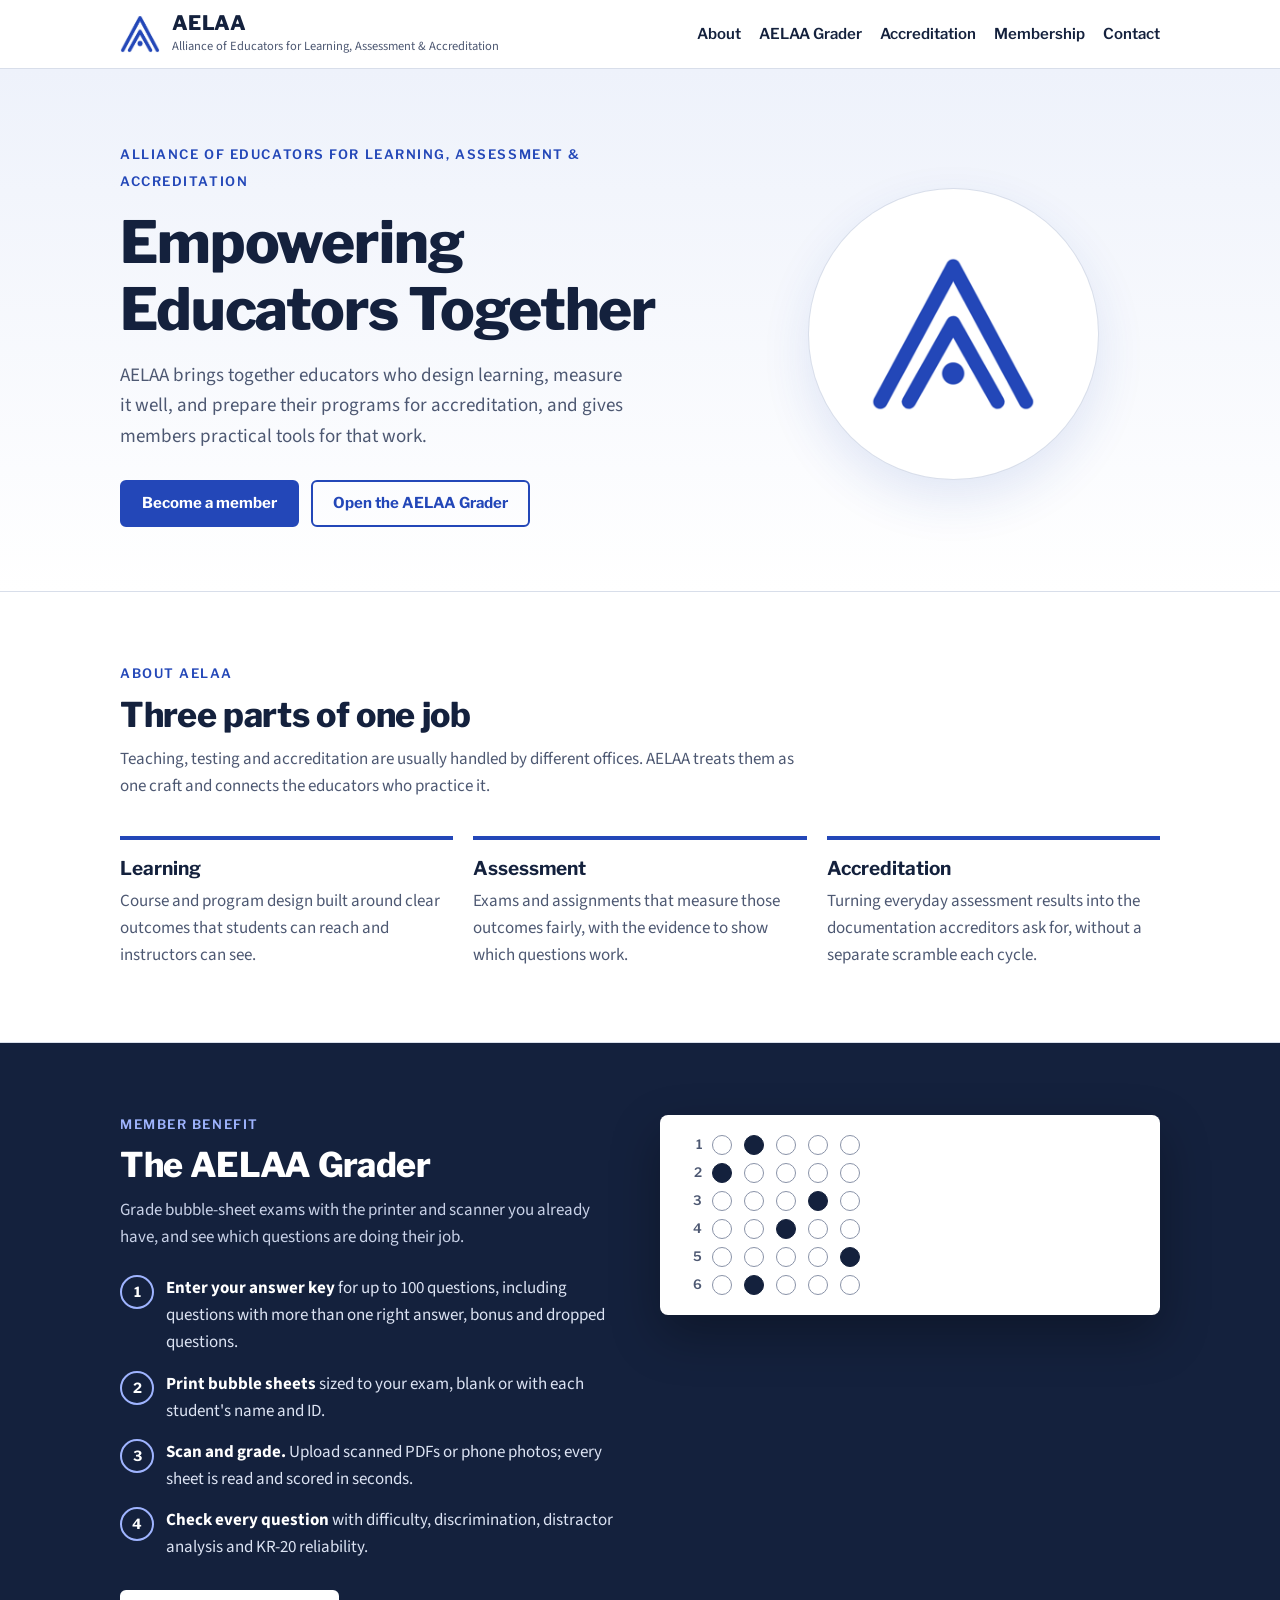
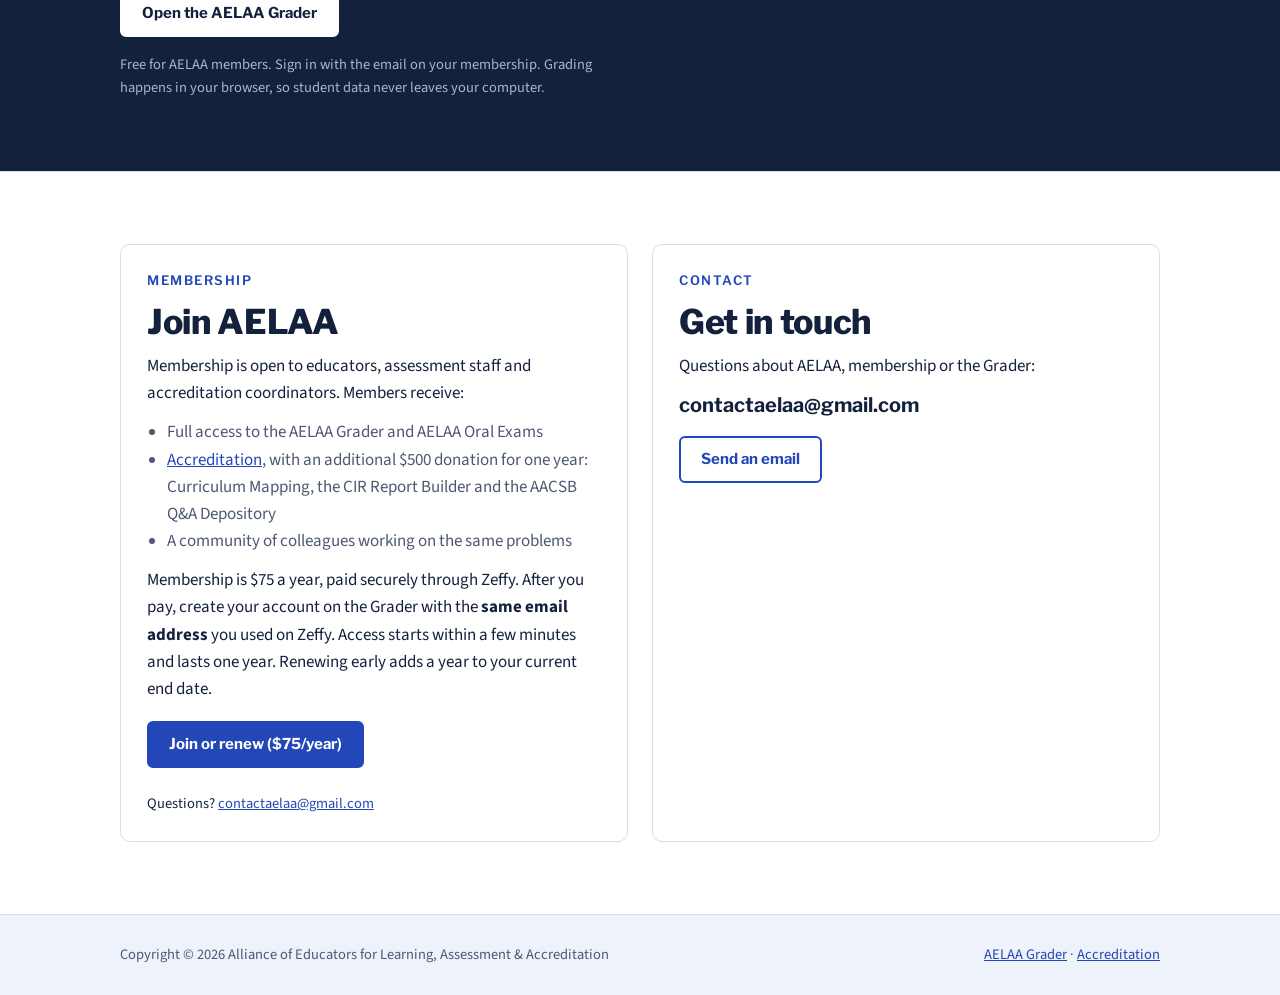
==== index.html @ 053cb101 "Homepage: link Accreditation" ====
<!doctype html>
<html lang="en">
<head>
<meta charset="utf-8">
<meta name="viewport" content="width=device-width,initial-scale=1">
<title>AELAA | Alliance of Educators for Learning, Assessment &amp; Accreditation</title>
<meta name="description" content="The Alliance of Educators for Learning, Assessment & Accreditation. Empowering educators together. Members get free access to the AELAA Grader for bubble-sheet exams.">
<link rel="icon" type="image/png" href="logo.png">
<link rel="preconnect" href="https://fonts.googleapis.com">
<link rel="preconnect" href="https://fonts.gstatic.com" crossorigin>
<link rel="stylesheet" href="https://fonts.googleapis.com/css2?family=Libre+Franklin:wght@600;700;800&family=Source+Sans+3:wght@400;600&display=swap">
<style>
/* Layout: one column of full-width bands; content centered at 1080px. */
:root{
  --blue:#2347B8; --blue-deep:#16307F; --ink:#14213D; --muted:#4D5872;
  --paper:#FFFFFF; --mist:#EEF2FB; --line:#D8DEEA;
  --display:"Libre Franklin","Helvetica Neue",Arial,sans-serif;
  --body:"Source Sans 3","Segoe UI",system-ui,sans-serif;
}
*{box-sizing:border-box}
html{scroll-behavior:smooth}
body{margin:0;background:var(--paper);color:var(--ink);font:17px/1.6 var(--body)}
a{color:var(--blue)}
.wrap{max-width:1080px;margin:0 auto;padding:0 20px}
h1,h2,h3{font-family:var(--display);line-height:1.15;margin:0;text-wrap:balance}
h2{font-size:clamp(26px,3.4vw,34px);font-weight:800;letter-spacing:-.01em}
h3{font-size:19px;font-weight:700}
p{margin:0}
.eyebrow{font:600 13px/1.45 var(--display);letter-spacing:.12em;text-transform:uppercase;color:var(--blue)}
.btn{display:inline-flex;align-items:center;gap:8px;font:700 15px/1 var(--display);padding:14px 20px;border-radius:6px;text-decoration:none;border:2px solid var(--blue)}
.btn.solid{background:var(--blue);color:#fff}
.btn.solid:hover{background:var(--blue-deep);border-color:var(--blue-deep)}
.btn.ghost{color:var(--blue);background:transparent}
.btn.ghost:hover{background:var(--mist)}
a:focus-visible,.btn:focus-visible{outline:3px solid var(--blue);outline-offset:3px}

/* header */
header{position:sticky;top:0;z-index:5;background:rgba(255,255,255,.96);border-bottom:1px solid var(--line);backdrop-filter:saturate(1.4) blur(6px)}
.bar{display:flex;align-items:center;gap:20px;min-height:68px;flex-wrap:wrap;padding-block:8px}
.brand{display:flex;align-items:center;gap:12px;text-decoration:none;color:var(--ink);margin-right:auto}
.brand img{width:40px;height:auto}
.brand b{font:800 20px/1 var(--display);letter-spacing:.02em;display:block}
.brand small{font-size:12.5px;color:var(--muted);display:block;margin-top:3px}
nav{display:flex;gap:18px;flex-wrap:wrap;font:600 15px/1 var(--display)}
nav a{color:var(--ink);text-decoration:none}
nav a:hover{color:var(--blue)}
@media (max-width:720px){.brand small{display:none}nav{gap:14px;font-size:14px}}

/* hero */
.hero{background:linear-gradient(180deg,var(--mist),var(--paper));padding:72px 0 64px}
.hero-grid{display:grid;grid-template-columns:minmax(0,1.4fr) minmax(0,1fr);gap:48px;align-items:center}
.hero h1{font-size:clamp(36px,5.4vw,58px);font-weight:800;letter-spacing:-.02em;margin:14px 0 18px}
.hero p.lead{font-size:19px;color:var(--muted);max-width:56ch}
.hero .actions{display:flex;gap:12px;flex-wrap:wrap;margin-top:28px}
.mark{justify-self:center;width:min(300px,70%);aspect-ratio:1;border-radius:50%;background:#fff;display:grid;place-items:center;box-shadow:0 0 0 1px var(--line),0 20px 50px rgba(35,71,184,.12)}
.mark img{width:58%;height:auto}
@media (max-width:820px){.hero-grid{grid-template-columns:minmax(0,1fr)}.mark{display:none}.hero{padding:48px 0}}

/* sections */
section.band{padding:72px 0;border-top:1px solid var(--line);scroll-margin-top:68px}
#contact{scroll-margin-top:90px}
.head{max-width:680px;display:flex;flex-direction:column;gap:12px;margin-bottom:36px}
.head p{color:var(--muted)}
.pillars{display:grid;grid-template-columns:repeat(3,minmax(0,1fr));gap:20px}
.pillar{border-top:4px solid var(--blue);padding-top:18px;display:flex;flex-direction:column;gap:8px}
.pillar p{color:var(--muted)}
@media (max-width:820px){.pillars{grid-template-columns:minmax(0,1fr)}}

/* grader */
.grader{background:var(--ink);color:#fff;border-top:0}
.grader .eyebrow{color:#9FB4FF}
.grader .head p{color:#C9D2E8}
.grader-grid{display:grid;grid-template-columns:minmax(0,1fr) minmax(0,1fr);gap:40px;align-items:start}
.steps{list-style:none;margin:0;padding:0;display:flex;flex-direction:column;gap:14px;counter-reset:s}
.steps li{display:grid;grid-template-columns:34px minmax(0,1fr);gap:12px;align-items:start;color:#DCE3F3}
.steps li::before{counter-increment:s;content:counter(s);width:30px;height:30px;border-radius:50%;border:2px solid #9FB4FF;color:#fff;display:grid;place-items:center;font:700 14px/1 var(--display)}
.steps b{color:#fff}
.sheet{background:#fff;border-radius:8px;padding:20px;color:var(--ink);display:grid;grid-template-columns:auto repeat(5,22px);gap:8px 10px;align-items:center;justify-content:start;font:600 13px/1 var(--display);box-shadow:0 20px 50px rgba(0,0,0,.3)}
.sheet .n{color:var(--muted);text-align:right;min-width:22px}
.sheet i{width:20px;height:20px;border-radius:50%;border:1.5px solid #8A93A8;display:block}
.sheet i.f{background:var(--ink);border-color:var(--ink)}
.grader .actions{display:flex;gap:12px;flex-wrap:wrap;margin-top:28px}
.grader .btn.solid{background:#fff;color:var(--ink);border-color:#fff}
.grader .btn.solid:hover{background:#DCE3F3;border-color:#DCE3F3}
.note{margin-top:16px;font-size:14.5px;color:#A9B5D0}
@media (max-width:820px){.grader-grid{grid-template-columns:minmax(0,1fr)}}

/* membership + contact */
.two{display:grid;grid-template-columns:minmax(0,1fr) minmax(0,1fr);gap:24px}
.card{border:1px solid var(--line);border-radius:10px;padding:26px;display:flex;flex-direction:column;gap:12px}
.card ul{margin:0;padding-left:20px;color:var(--muted)}
.card .btn{align-self:flex-start;margin-top:6px}
.email{font:700 20px/1.3 var(--display);word-break:break-word}
@media (max-width:820px){.two{grid-template-columns:minmax(0,1fr)}}

footer{background:var(--mist);border-top:1px solid var(--line);padding:28px 0;font-size:14.5px;color:var(--muted)}
footer .wrap{display:flex;justify-content:space-between;gap:12px;flex-wrap:wrap}
@media (prefers-reduced-motion:reduce){html{scroll-behavior:auto}}
</style>
</head>
<body>

<header>
  <div class="wrap bar">
    <a class="brand" href="#top" aria-label="AELAA home">
      <img src="logo.png" alt="" width="40" height="38">
      <span><b>AELAA</b><small>Alliance of Educators for Learning, Assessment &amp; Accreditation</small></span>
    </a>
    <nav aria-label="Main">
      <a href="#about">About</a>
      <a href="#grader">AELAA Grader</a>
      <a href="accreditation/">Accreditation</a>
      <a href="#membership">Membership</a>
      <a href="#contact">Contact</a>
    </nav>
  </div>
</header>

<main id="top">
  <section class="hero">
    <div class="wrap hero-grid">
      <div>
        <span class="eyebrow">Alliance of Educators for Learning, Assessment &amp; Accreditation</span>
        <h1>Empowering Educators Together</h1>
        <p class="lead">AELAA brings together educators who design learning, measure it well, and prepare their programs for accreditation, and gives members practical tools for that work.</p>
        <div class="actions">
          <a class="btn solid" href="#membership">Become a member</a>
          <a class="btn ghost" href="https://grader.aelaa.org">Open the AELAA Grader</a>
        </div>
      </div>
      <div class="mark" aria-hidden="true"><img src="logo.png" alt=""></div>
    </div>
  </section>

  <section class="band" id="about">
    <div class="wrap">
      <div class="head">
        <span class="eyebrow">About AELAA</span>
        <h2>Three parts of one job</h2>
        <p>Teaching, testing and accreditation are usually handled by different offices. AELAA treats them as one craft and connects the educators who practice it.</p>
      </div>
      <div class="pillars">
        <div class="pillar"><h3>Learning</h3><p>Course and program design built around clear outcomes that students can reach and instructors can see.</p></div>
        <div class="pillar"><h3>Assessment</h3><p>Exams and assignments that measure those outcomes fairly, with the evidence to show which questions work.</p></div>
        <div class="pillar"><h3>Accreditation</h3><p>Turning everyday assessment results into the documentation accreditors ask for, without a separate scramble each cycle.</p></div>
      </div>
    </div>
  </section>

  <section class="band grader" id="grader">
    <div class="wrap grader-grid">
      <div>
        <div class="head" style="margin-bottom:24px">
          <span class="eyebrow">Member benefit</span>
          <h2>The AELAA Grader</h2>
          <p>Grade bubble-sheet exams with the printer and scanner you already have, and see which questions are doing their job.</p>
        </div>
        <ol class="steps">
          <li><span><b>Enter your answer key</b> for up to 100 questions, including questions with more than one right answer, bonus and dropped questions.</span></li>
          <li><span><b>Print bubble sheets</b> sized to your exam, blank or with each student's name and ID.</span></li>
          <li><span><b>Scan and grade.</b> Upload scanned PDFs or phone photos; every sheet is read and scored in seconds.</span></li>
          <li><span><b>Check every question</b> with difficulty, discrimination, distractor analysis and KR-20 reliability.</span></li>
        </ol>
        <div class="actions">
          <a class="btn solid" href="https://grader.aelaa.org">Open the AELAA Grader</a>
        </div>
        <p class="note">Free for AELAA members. Sign in with the email on your membership. Grading happens in your browser, so student data never leaves your computer.</p>
      </div>
      <div class="sheet" aria-hidden="true">
        <span class="n">1</span><i></i><i class="f"></i><i></i><i></i><i></i>
        <span class="n">2</span><i class="f"></i><i></i><i></i><i></i><i></i>
        <span class="n">3</span><i></i><i></i><i></i><i class="f"></i><i></i>
        <span class="n">4</span><i></i><i></i><i class="f"></i><i></i><i></i>
        <span class="n">5</span><i></i><i></i><i></i><i></i><i class="f"></i>
        <span class="n">6</span><i></i><i class="f"></i><i></i><i></i><i></i>
      </div>
    </div>
  </section>

  <section class="band" id="membership">
    <div class="wrap two">
      <div class="card">
        <span class="eyebrow">Membership</span>
        <h2>Join AELAA</h2>
        <p>Membership is open to educators, assessment staff and accreditation coordinators. Members receive:</p>
        <ul>
          <li>Full access to the AELAA Grader and AELAA Oral Exams</li>
          <li><a href="accreditation/">Accreditation</a>, with an additional $500 donation for one year: Curriculum Mapping, the CIR Report Builder and the AACSB Q&amp;A Depository</li>
          <li>A community of colleagues working on the same problems</li>
        </ul>
        <p>Membership is $75 a year, paid securely through Zeffy. After you pay, create your account on the Grader with the <b>same email address</b> you used on Zeffy. Access starts within a few minutes and lasts one year. Renewing early adds a year to your current end date.</p>
        <a class="btn solid" href="https://www.zeffy.com/en-US/ticketing/alliance-of-educators-for-learning-assessment-and-accreditations-memberships">Join or renew ($75/year)</a>
        <p style="margin-top:12px;font-size:14.5px">Questions? <a href="mailto:contactaelaa@gmail.com?subject=AELAA%20membership">contactaelaa@gmail.com</a></p>
      </div>
      <div class="card" id="contact">
        <span class="eyebrow">Contact</span>
        <h2>Get in touch</h2>
        <p>Questions about AELAA, membership or the Grader:</p>
        <p class="email">contactaelaa@gmail.com</p>
        <a class="btn ghost" href="mailto:contactaelaa@gmail.com">Send an email</a>
      </div>
    </div>
  </section>
</main>

<footer>
  <div class="wrap">
    <span>Copyright © 2026 Alliance of Educators for Learning, Assessment &amp; Accreditation</span>
    <span><a href="https://grader.aelaa.org">AELAA Grader</a> · <a href="accreditation/">Accreditation</a></span>
  </div>
</footer>
</body>
</html>
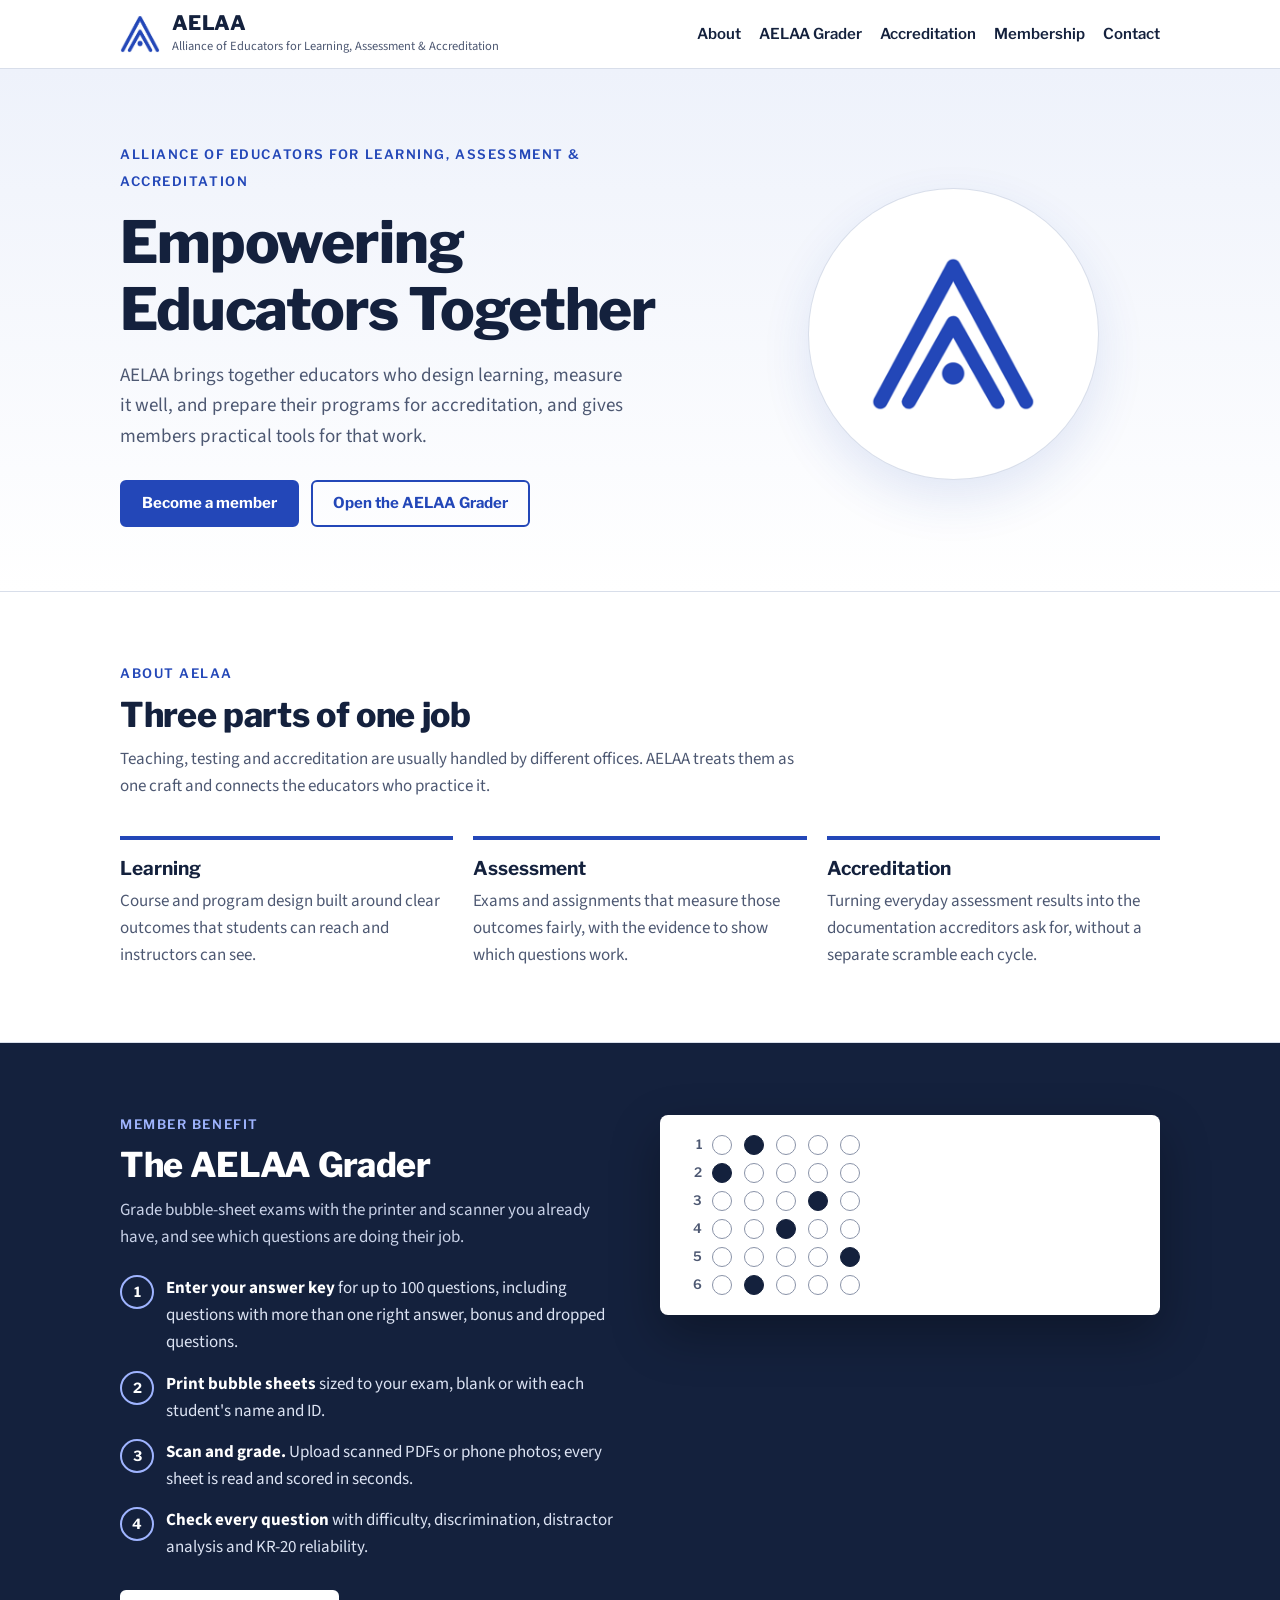
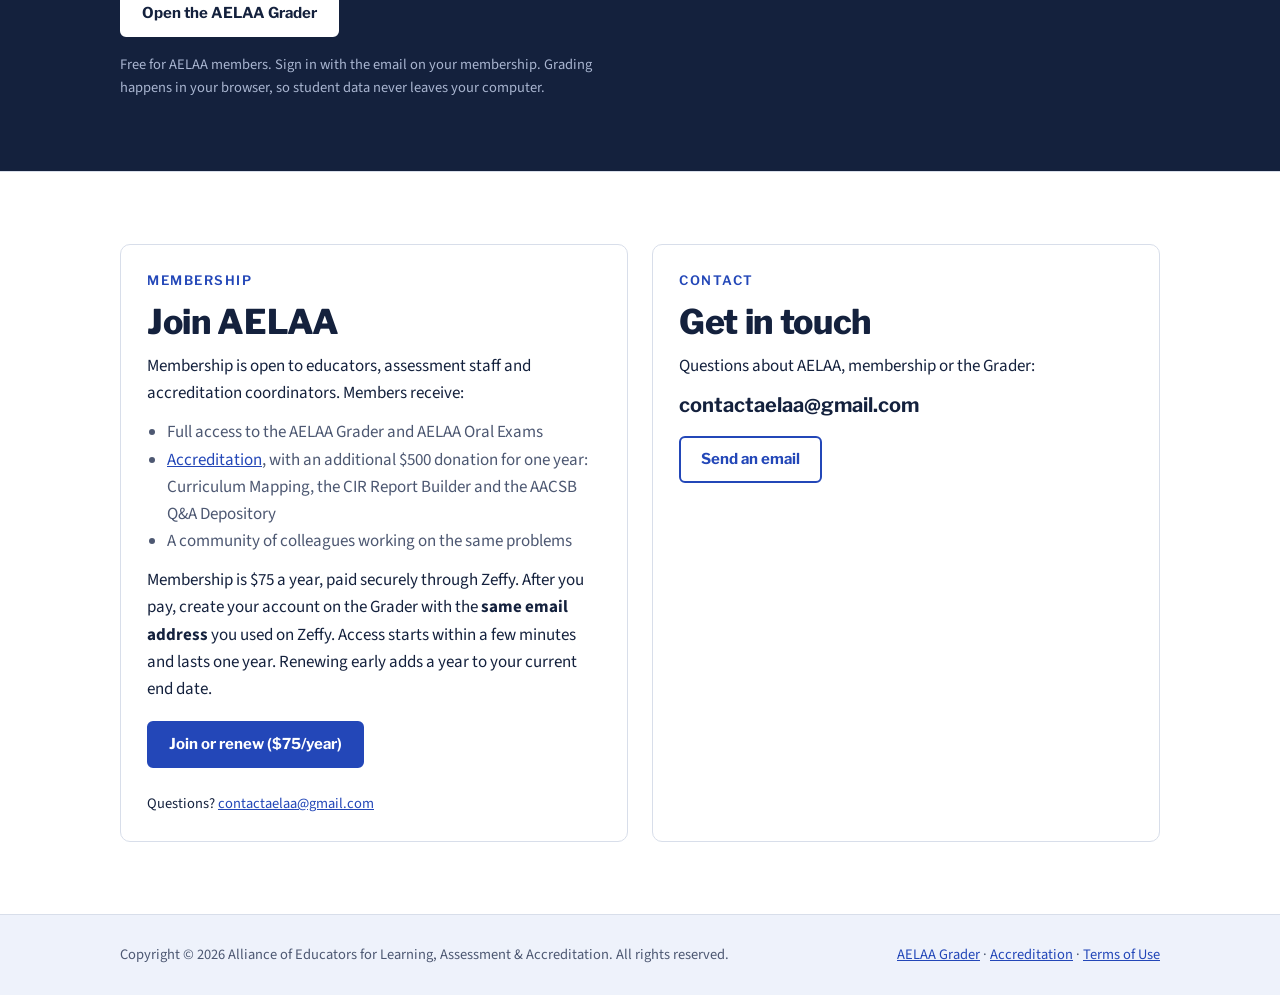
==== commit 09b65340: "Homepage Terms link; add robots.txt" ====
--- a/index.html
+++ b/index.html
@@ -1,213 +1,213 @@
-<!doctype html>
-<html lang="en">
-<head>
-<meta charset="utf-8">
-<meta name="viewport" content="width=device-width,initial-scale=1">
-<title>AELAA | Alliance of Educators for Learning, Assessment &amp; Accreditation</title>
-<meta name="description" content="The Alliance of Educators for Learning, Assessment & Accreditation. Empowering educators together. Members get free access to the AELAA Grader for bubble-sheet exams.">
-<link rel="icon" type="image/png" href="logo.png">
-<link rel="preconnect" href="https://fonts.googleapis.com">
-<link rel="preconnect" href="https://fonts.gstatic.com" crossorigin>
-<link rel="stylesheet" href="https://fonts.googleapis.com/css2?family=Libre+Franklin:wght@600;700;800&family=Source+Sans+3:wght@400;600&display=swap">
-<style>
-/* Layout: one column of full-width bands; content centered at 1080px. */
-:root{
-  --blue:#2347B8; --blue-deep:#16307F; --ink:#14213D; --muted:#4D5872;
-  --paper:#FFFFFF; --mist:#EEF2FB; --line:#D8DEEA;
-  --display:"Libre Franklin","Helvetica Neue",Arial,sans-serif;
-  --body:"Source Sans 3","Segoe UI",system-ui,sans-serif;
-}
-*{box-sizing:border-box}
-html{scroll-behavior:smooth}
-body{margin:0;background:var(--paper);color:var(--ink);font:17px/1.6 var(--body)}
-a{color:var(--blue)}
-.wrap{max-width:1080px;margin:0 auto;padding:0 20px}
-h1,h2,h3{font-family:var(--display);line-height:1.15;margin:0;text-wrap:balance}
-h2{font-size:clamp(26px,3.4vw,34px);font-weight:800;letter-spacing:-.01em}
-h3{font-size:19px;font-weight:700}
-p{margin:0}
-.eyebrow{font:600 13px/1.45 var(--display);letter-spacing:.12em;text-transform:uppercase;color:var(--blue)}
-.btn{display:inline-flex;align-items:center;gap:8px;font:700 15px/1 var(--display);padding:14px 20px;border-radius:6px;text-decoration:none;border:2px solid var(--blue)}
-.btn.solid{background:var(--blue);color:#fff}
-.btn.solid:hover{background:var(--blue-deep);border-color:var(--blue-deep)}
-.btn.ghost{color:var(--blue);background:transparent}
-.btn.ghost:hover{background:var(--mist)}
-a:focus-visible,.btn:focus-visible{outline:3px solid var(--blue);outline-offset:3px}
-
-/* header */
-header{position:sticky;top:0;z-index:5;background:rgba(255,255,255,.96);border-bottom:1px solid var(--line);backdrop-filter:saturate(1.4) blur(6px)}
-.bar{display:flex;align-items:center;gap:20px;min-height:68px;flex-wrap:wrap;padding-block:8px}
-.brand{display:flex;align-items:center;gap:12px;text-decoration:none;color:var(--ink);margin-right:auto}
-.brand img{width:40px;height:auto}
-.brand b{font:800 20px/1 var(--display);letter-spacing:.02em;display:block}
-.brand small{font-size:12.5px;color:var(--muted);display:block;margin-top:3px}
-nav{display:flex;gap:18px;flex-wrap:wrap;font:600 15px/1 var(--display)}
-nav a{color:var(--ink);text-decoration:none}
-nav a:hover{color:var(--blue)}
-@media (max-width:720px){.brand small{display:none}nav{gap:14px;font-size:14px}}
-
-/* hero */
-.hero{background:linear-gradient(180deg,var(--mist),var(--paper));padding:72px 0 64px}
-.hero-grid{display:grid;grid-template-columns:minmax(0,1.4fr) minmax(0,1fr);gap:48px;align-items:center}
-.hero h1{font-size:clamp(36px,5.4vw,58px);font-weight:800;letter-spacing:-.02em;margin:14px 0 18px}
-.hero p.lead{font-size:19px;color:var(--muted);max-width:56ch}
-.hero .actions{display:flex;gap:12px;flex-wrap:wrap;margin-top:28px}
-.mark{justify-self:center;width:min(300px,70%);aspect-ratio:1;border-radius:50%;background:#fff;display:grid;place-items:center;box-shadow:0 0 0 1px var(--line),0 20px 50px rgba(35,71,184,.12)}
-.mark img{width:58%;height:auto}
-@media (max-width:820px){.hero-grid{grid-template-columns:minmax(0,1fr)}.mark{display:none}.hero{padding:48px 0}}
-
-/* sections */
-section.band{padding:72px 0;border-top:1px solid var(--line);scroll-margin-top:68px}
-#contact{scroll-margin-top:90px}
-.head{max-width:680px;display:flex;flex-direction:column;gap:12px;margin-bottom:36px}
-.head p{color:var(--muted)}
-.pillars{display:grid;grid-template-columns:repeat(3,minmax(0,1fr));gap:20px}
-.pillar{border-top:4px solid var(--blue);padding-top:18px;display:flex;flex-direction:column;gap:8px}
-.pillar p{color:var(--muted)}
-@media (max-width:820px){.pillars{grid-template-columns:minmax(0,1fr)}}
-
-/* grader */
-.grader{background:var(--ink);color:#fff;border-top:0}
-.grader .eyebrow{color:#9FB4FF}
-.grader .head p{color:#C9D2E8}
-.grader-grid{display:grid;grid-template-columns:minmax(0,1fr) minmax(0,1fr);gap:40px;align-items:start}
-.steps{list-style:none;margin:0;padding:0;display:flex;flex-direction:column;gap:14px;counter-reset:s}
-.steps li{display:grid;grid-template-columns:34px minmax(0,1fr);gap:12px;align-items:start;color:#DCE3F3}
-.steps li::before{counter-increment:s;content:counter(s);width:30px;height:30px;border-radius:50%;border:2px solid #9FB4FF;color:#fff;display:grid;place-items:center;font:700 14px/1 var(--display)}
-.steps b{color:#fff}
-.sheet{background:#fff;border-radius:8px;padding:20px;color:var(--ink);display:grid;grid-template-columns:auto repeat(5,22px);gap:8px 10px;align-items:center;justify-content:start;font:600 13px/1 var(--display);box-shadow:0 20px 50px rgba(0,0,0,.3)}
-.sheet .n{color:var(--muted);text-align:right;min-width:22px}
-.sheet i{width:20px;height:20px;border-radius:50%;border:1.5px solid #8A93A8;display:block}
-.sheet i.f{background:var(--ink);border-color:var(--ink)}
-.grader .actions{display:flex;gap:12px;flex-wrap:wrap;margin-top:28px}
-.grader .btn.solid{background:#fff;color:var(--ink);border-color:#fff}
-.grader .btn.solid:hover{background:#DCE3F3;border-color:#DCE3F3}
-.note{margin-top:16px;font-size:14.5px;color:#A9B5D0}
-@media (max-width:820px){.grader-grid{grid-template-columns:minmax(0,1fr)}}
-
-/* membership + contact */
-.two{display:grid;grid-template-columns:minmax(0,1fr) minmax(0,1fr);gap:24px}
-.card{border:1px solid var(--line);border-radius:10px;padding:26px;display:flex;flex-direction:column;gap:12px}
-.card ul{margin:0;padding-left:20px;color:var(--muted)}
-.card .btn{align-self:flex-start;margin-top:6px}
-.email{font:700 20px/1.3 var(--display);word-break:break-word}
-@media (max-width:820px){.two{grid-template-columns:minmax(0,1fr)}}
-
-footer{background:var(--mist);border-top:1px solid var(--line);padding:28px 0;font-size:14.5px;color:var(--muted)}
-footer .wrap{display:flex;justify-content:space-between;gap:12px;flex-wrap:wrap}
-@media (prefers-reduced-motion:reduce){html{scroll-behavior:auto}}
-</style>
-</head>
-<body>
-
-<header>
-  <div class="wrap bar">
-    <a class="brand" href="#top" aria-label="AELAA home">
-      <img src="logo.png" alt="" width="40" height="38">
-      <span><b>AELAA</b><small>Alliance of Educators for Learning, Assessment &amp; Accreditation</small></span>
-    </a>
-    <nav aria-label="Main">
-      <a href="#about">About</a>
-      <a href="#grader">AELAA Grader</a>
-      <a href="accreditation/">Accreditation</a>
-      <a href="#membership">Membership</a>
-      <a href="#contact">Contact</a>
-    </nav>
-  </div>
-</header>
-
-<main id="top">
-  <section class="hero">
-    <div class="wrap hero-grid">
-      <div>
-        <span class="eyebrow">Alliance of Educators for Learning, Assessment &amp; Accreditation</span>
-        <h1>Empowering Educators Together</h1>
-        <p class="lead">AELAA brings together educators who design learning, measure it well, and prepare their programs for accreditation, and gives members practical tools for that work.</p>
-        <div class="actions">
-          <a class="btn solid" href="#membership">Become a member</a>
-          <a class="btn ghost" href="https://grader.aelaa.org">Open the AELAA Grader</a>
-        </div>
-      </div>
-      <div class="mark" aria-hidden="true"><img src="logo.png" alt=""></div>
-    </div>
-  </section>
-
-  <section class="band" id="about">
-    <div class="wrap">
-      <div class="head">
-        <span class="eyebrow">About AELAA</span>
-        <h2>Three parts of one job</h2>
-        <p>Teaching, testing and accreditation are usually handled by different offices. AELAA treats them as one craft and connects the educators who practice it.</p>
-      </div>
-      <div class="pillars">
-        <div class="pillar"><h3>Learning</h3><p>Course and program design built around clear outcomes that students can reach and instructors can see.</p></div>
-        <div class="pillar"><h3>Assessment</h3><p>Exams and assignments that measure those outcomes fairly, with the evidence to show which questions work.</p></div>
-        <div class="pillar"><h3>Accreditation</h3><p>Turning everyday assessment results into the documentation accreditors ask for, without a separate scramble each cycle.</p></div>
-      </div>
-    </div>
-  </section>
-
-  <section class="band grader" id="grader">
-    <div class="wrap grader-grid">
-      <div>
-        <div class="head" style="margin-bottom:24px">
-          <span class="eyebrow">Member benefit</span>
-          <h2>The AELAA Grader</h2>
-          <p>Grade bubble-sheet exams with the printer and scanner you already have, and see which questions are doing their job.</p>
-        </div>
-        <ol class="steps">
-          <li><span><b>Enter your answer key</b> for up to 100 questions, including questions with more than one right answer, bonus and dropped questions.</span></li>
-          <li><span><b>Print bubble sheets</b> sized to your exam, blank or with each student's name and ID.</span></li>
-          <li><span><b>Scan and grade.</b> Upload scanned PDFs or phone photos; every sheet is read and scored in seconds.</span></li>
-          <li><span><b>Check every question</b> with difficulty, discrimination, distractor analysis and KR-20 reliability.</span></li>
-        </ol>
-        <div class="actions">
-          <a class="btn solid" href="https://grader.aelaa.org">Open the AELAA Grader</a>
-        </div>
-        <p class="note">Free for AELAA members. Sign in with the email on your membership. Grading happens in your browser, so student data never leaves your computer.</p>
-      </div>
-      <div class="sheet" aria-hidden="true">
-        <span class="n">1</span><i></i><i class="f"></i><i></i><i></i><i></i>
-        <span class="n">2</span><i class="f"></i><i></i><i></i><i></i><i></i>
-        <span class="n">3</span><i></i><i></i><i></i><i class="f"></i><i></i>
-        <span class="n">4</span><i></i><i></i><i class="f"></i><i></i><i></i>
-        <span class="n">5</span><i></i><i></i><i></i><i></i><i class="f"></i>
-        <span class="n">6</span><i></i><i class="f"></i><i></i><i></i><i></i>
-      </div>
-    </div>
-  </section>
-
-  <section class="band" id="membership">
-    <div class="wrap two">
-      <div class="card">
-        <span class="eyebrow">Membership</span>
-        <h2>Join AELAA</h2>
-        <p>Membership is open to educators, assessment staff and accreditation coordinators. Members receive:</p>
-        <ul>
-          <li>Full access to the AELAA Grader and AELAA Oral Exams</li>
-          <li><a href="accreditation/">Accreditation</a>, with an additional $500 donation for one year: Curriculum Mapping, the CIR Report Builder and the AACSB Q&amp;A Depository</li>
-          <li>A community of colleagues working on the same problems</li>
-        </ul>
-        <p>Membership is $75 a year, paid securely through Zeffy. After you pay, create your account on the Grader with the <b>same email address</b> you used on Zeffy. Access starts within a few minutes and lasts one year. Renewing early adds a year to your current end date.</p>
-        <a class="btn solid" href="https://www.zeffy.com/en-US/ticketing/alliance-of-educators-for-learning-assessment-and-accreditations-memberships">Join or renew ($75/year)</a>
-        <p style="margin-top:12px;font-size:14.5px">Questions? <a href="mailto:contactaelaa@gmail.com?subject=AELAA%20membership">contactaelaa@gmail.com</a></p>
-      </div>
-      <div class="card" id="contact">
-        <span class="eyebrow">Contact</span>
-        <h2>Get in touch</h2>
-        <p>Questions about AELAA, membership or the Grader:</p>
-        <p class="email">contactaelaa@gmail.com</p>
-        <a class="btn ghost" href="mailto:contactaelaa@gmail.com">Send an email</a>
-      </div>
-    </div>
-  </section>
-</main>
-
-<footer>
-  <div class="wrap">
-    <span>Copyright © 2026 Alliance of Educators for Learning, Assessment &amp; Accreditation</span>
-    <span><a href="https://grader.aelaa.org">AELAA Grader</a> · <a href="accreditation/">Accreditation</a></span>
-  </div>
-</footer>
-</body>
-</html>
+<!doctype html>
+<html lang="en">
+<head>
+<meta charset="utf-8">
+<meta name="viewport" content="width=device-width,initial-scale=1">
+<title>AELAA | Alliance of Educators for Learning, Assessment &amp; Accreditation</title>
+<meta name="description" content="The Alliance of Educators for Learning, Assessment & Accreditation. Empowering educators together. Members get free access to the AELAA Grader for bubble-sheet exams.">
+<link rel="icon" type="image/png" href="logo.png">
+<link rel="preconnect" href="https://fonts.googleapis.com">
+<link rel="preconnect" href="https://fonts.gstatic.com" crossorigin>
+<link rel="stylesheet" href="https://fonts.googleapis.com/css2?family=Libre+Franklin:wght@600;700;800&family=Source+Sans+3:wght@400;600&display=swap">
+<style>
+/* Layout: one column of full-width bands; content centered at 1080px. */
+:root{
+  --blue:#2347B8; --blue-deep:#16307F; --ink:#14213D; --muted:#4D5872;
+  --paper:#FFFFFF; --mist:#EEF2FB; --line:#D8DEEA;
+  --display:"Libre Franklin","Helvetica Neue",Arial,sans-serif;
+  --body:"Source Sans 3","Segoe UI",system-ui,sans-serif;
+}
+*{box-sizing:border-box}
+html{scroll-behavior:smooth}
+body{margin:0;background:var(--paper);color:var(--ink);font:17px/1.6 var(--body)}
+a{color:var(--blue)}
+.wrap{max-width:1080px;margin:0 auto;padding:0 20px}
+h1,h2,h3{font-family:var(--display);line-height:1.15;margin:0;text-wrap:balance}
+h2{font-size:clamp(26px,3.4vw,34px);font-weight:800;letter-spacing:-.01em}
+h3{font-size:19px;font-weight:700}
+p{margin:0}
+.eyebrow{font:600 13px/1.45 var(--display);letter-spacing:.12em;text-transform:uppercase;color:var(--blue)}
+.btn{display:inline-flex;align-items:center;gap:8px;font:700 15px/1 var(--display);padding:14px 20px;border-radius:6px;text-decoration:none;border:2px solid var(--blue)}
+.btn.solid{background:var(--blue);color:#fff}
+.btn.solid:hover{background:var(--blue-deep);border-color:var(--blue-deep)}
+.btn.ghost{color:var(--blue);background:transparent}
+.btn.ghost:hover{background:var(--mist)}
+a:focus-visible,.btn:focus-visible{outline:3px solid var(--blue);outline-offset:3px}
+
+/* header */
+header{position:sticky;top:0;z-index:5;background:rgba(255,255,255,.96);border-bottom:1px solid var(--line);backdrop-filter:saturate(1.4) blur(6px)}
+.bar{display:flex;align-items:center;gap:20px;min-height:68px;flex-wrap:wrap;padding-block:8px}
+.brand{display:flex;align-items:center;gap:12px;text-decoration:none;color:var(--ink);margin-right:auto}
+.brand img{width:40px;height:auto}
+.brand b{font:800 20px/1 var(--display);letter-spacing:.02em;display:block}
+.brand small{font-size:12.5px;color:var(--muted);display:block;margin-top:3px}
+nav{display:flex;gap:18px;flex-wrap:wrap;font:600 15px/1 var(--display)}
+nav a{color:var(--ink);text-decoration:none}
+nav a:hover{color:var(--blue)}
+@media (max-width:720px){.brand small{display:none}nav{gap:14px;font-size:14px}}
+
+/* hero */
+.hero{background:linear-gradient(180deg,var(--mist),var(--paper));padding:72px 0 64px}
+.hero-grid{display:grid;grid-template-columns:minmax(0,1.4fr) minmax(0,1fr);gap:48px;align-items:center}
+.hero h1{font-size:clamp(36px,5.4vw,58px);font-weight:800;letter-spacing:-.02em;margin:14px 0 18px}
+.hero p.lead{font-size:19px;color:var(--muted);max-width:56ch}
+.hero .actions{display:flex;gap:12px;flex-wrap:wrap;margin-top:28px}
+.mark{justify-self:center;width:min(300px,70%);aspect-ratio:1;border-radius:50%;background:#fff;display:grid;place-items:center;box-shadow:0 0 0 1px var(--line),0 20px 50px rgba(35,71,184,.12)}
+.mark img{width:58%;height:auto}
+@media (max-width:820px){.hero-grid{grid-template-columns:minmax(0,1fr)}.mark{display:none}.hero{padding:48px 0}}
+
+/* sections */
+section.band{padding:72px 0;border-top:1px solid var(--line);scroll-margin-top:68px}
+#contact{scroll-margin-top:90px}
+.head{max-width:680px;display:flex;flex-direction:column;gap:12px;margin-bottom:36px}
+.head p{color:var(--muted)}
+.pillars{display:grid;grid-template-columns:repeat(3,minmax(0,1fr));gap:20px}
+.pillar{border-top:4px solid var(--blue);padding-top:18px;display:flex;flex-direction:column;gap:8px}
+.pillar p{color:var(--muted)}
+@media (max-width:820px){.pillars{grid-template-columns:minmax(0,1fr)}}
+
+/* grader */
+.grader{background:var(--ink);color:#fff;border-top:0}
+.grader .eyebrow{color:#9FB4FF}
+.grader .head p{color:#C9D2E8}
+.grader-grid{display:grid;grid-template-columns:minmax(0,1fr) minmax(0,1fr);gap:40px;align-items:start}
+.steps{list-style:none;margin:0;padding:0;display:flex;flex-direction:column;gap:14px;counter-reset:s}
+.steps li{display:grid;grid-template-columns:34px minmax(0,1fr);gap:12px;align-items:start;color:#DCE3F3}
+.steps li::before{counter-increment:s;content:counter(s);width:30px;height:30px;border-radius:50%;border:2px solid #9FB4FF;color:#fff;display:grid;place-items:center;font:700 14px/1 var(--display)}
+.steps b{color:#fff}
+.sheet{background:#fff;border-radius:8px;padding:20px;color:var(--ink);display:grid;grid-template-columns:auto repeat(5,22px);gap:8px 10px;align-items:center;justify-content:start;font:600 13px/1 var(--display);box-shadow:0 20px 50px rgba(0,0,0,.3)}
+.sheet .n{color:var(--muted);text-align:right;min-width:22px}
+.sheet i{width:20px;height:20px;border-radius:50%;border:1.5px solid #8A93A8;display:block}
+.sheet i.f{background:var(--ink);border-color:var(--ink)}
+.grader .actions{display:flex;gap:12px;flex-wrap:wrap;margin-top:28px}
+.grader .btn.solid{background:#fff;color:var(--ink);border-color:#fff}
+.grader .btn.solid:hover{background:#DCE3F3;border-color:#DCE3F3}
+.note{margin-top:16px;font-size:14.5px;color:#A9B5D0}
+@media (max-width:820px){.grader-grid{grid-template-columns:minmax(0,1fr)}}
+
+/* membership + contact */
+.two{display:grid;grid-template-columns:minmax(0,1fr) minmax(0,1fr);gap:24px}
+.card{border:1px solid var(--line);border-radius:10px;padding:26px;display:flex;flex-direction:column;gap:12px}
+.card ul{margin:0;padding-left:20px;color:var(--muted)}
+.card .btn{align-self:flex-start;margin-top:6px}
+.email{font:700 20px/1.3 var(--display);word-break:break-word}
+@media (max-width:820px){.two{grid-template-columns:minmax(0,1fr)}}
+
+footer{background:var(--mist);border-top:1px solid var(--line);padding:28px 0;font-size:14.5px;color:var(--muted)}
+footer .wrap{display:flex;justify-content:space-between;gap:12px;flex-wrap:wrap}
+@media (prefers-reduced-motion:reduce){html{scroll-behavior:auto}}
+</style>
+</head>
+<body>
+
+<header>
+  <div class="wrap bar">
+    <a class="brand" href="#top" aria-label="AELAA home">
+      <img src="logo.png" alt="" width="40" height="38">
+      <span><b>AELAA</b><small>Alliance of Educators for Learning, Assessment &amp; Accreditation</small></span>
+    </a>
+    <nav aria-label="Main">
+      <a href="#about">About</a>
+      <a href="#grader">AELAA Grader</a>
+      <a href="accreditation/">Accreditation</a>
+      <a href="#membership">Membership</a>
+      <a href="#contact">Contact</a>
+    </nav>
+  </div>
+</header>
+
+<main id="top">
+  <section class="hero">
+    <div class="wrap hero-grid">
+      <div>
+        <span class="eyebrow">Alliance of Educators for Learning, Assessment &amp; Accreditation</span>
+        <h1>Empowering Educators Together</h1>
+        <p class="lead">AELAA brings together educators who design learning, measure it well, and prepare their programs for accreditation, and gives members practical tools for that work.</p>
+        <div class="actions">
+          <a class="btn solid" href="#membership">Become a member</a>
+          <a class="btn ghost" href="https://grader.aelaa.org">Open the AELAA Grader</a>
+        </div>
+      </div>
+      <div class="mark" aria-hidden="true"><img src="logo.png" alt=""></div>
+    </div>
+  </section>
+
+  <section class="band" id="about">
+    <div class="wrap">
+      <div class="head">
+        <span class="eyebrow">About AELAA</span>
+        <h2>Three parts of one job</h2>
+        <p>Teaching, testing and accreditation are usually handled by different offices. AELAA treats them as one craft and connects the educators who practice it.</p>
+      </div>
+      <div class="pillars">
+        <div class="pillar"><h3>Learning</h3><p>Course and program design built around clear outcomes that students can reach and instructors can see.</p></div>
+        <div class="pillar"><h3>Assessment</h3><p>Exams and assignments that measure those outcomes fairly, with the evidence to show which questions work.</p></div>
+        <div class="pillar"><h3>Accreditation</h3><p>Turning everyday assessment results into the documentation accreditors ask for, without a separate scramble each cycle.</p></div>
+      </div>
+    </div>
+  </section>
+
+  <section class="band grader" id="grader">
+    <div class="wrap grader-grid">
+      <div>
+        <div class="head" style="margin-bottom:24px">
+          <span class="eyebrow">Member benefit</span>
+          <h2>The AELAA Grader</h2>
+          <p>Grade bubble-sheet exams with the printer and scanner you already have, and see which questions are doing their job.</p>
+        </div>
+        <ol class="steps">
+          <li><span><b>Enter your answer key</b> for up to 100 questions, including questions with more than one right answer, bonus and dropped questions.</span></li>
+          <li><span><b>Print bubble sheets</b> sized to your exam, blank or with each student's name and ID.</span></li>
+          <li><span><b>Scan and grade.</b> Upload scanned PDFs or phone photos; every sheet is read and scored in seconds.</span></li>
+          <li><span><b>Check every question</b> with difficulty, discrimination, distractor analysis and KR-20 reliability.</span></li>
+        </ol>
+        <div class="actions">
+          <a class="btn solid" href="https://grader.aelaa.org">Open the AELAA Grader</a>
+        </div>
+        <p class="note">Free for AELAA members. Sign in with the email on your membership. Grading happens in your browser, so student data never leaves your computer.</p>
+      </div>
+      <div class="sheet" aria-hidden="true">
+        <span class="n">1</span><i></i><i class="f"></i><i></i><i></i><i></i>
+        <span class="n">2</span><i class="f"></i><i></i><i></i><i></i><i></i>
+        <span class="n">3</span><i></i><i></i><i></i><i class="f"></i><i></i>
+        <span class="n">4</span><i></i><i></i><i class="f"></i><i></i><i></i>
+        <span class="n">5</span><i></i><i></i><i></i><i></i><i class="f"></i>
+        <span class="n">6</span><i></i><i class="f"></i><i></i><i></i><i></i>
+      </div>
+    </div>
+  </section>
+
+  <section class="band" id="membership">
+    <div class="wrap two">
+      <div class="card">
+        <span class="eyebrow">Membership</span>
+        <h2>Join AELAA</h2>
+        <p>Membership is open to educators, assessment staff and accreditation coordinators. Members receive:</p>
+        <ul>
+          <li>Full access to the AELAA Grader and AELAA Oral Exams</li>
+          <li><a href="accreditation/">Accreditation</a>, with an additional $500 donation for one year: Curriculum Mapping, the CIR Report Builder and the AACSB Q&amp;A Depository</li>
+          <li>A community of colleagues working on the same problems</li>
+        </ul>
+        <p>Membership is $75 a year, paid securely through Zeffy. After you pay, create your account on the Grader with the <b>same email address</b> you used on Zeffy. Access starts within a few minutes and lasts one year. Renewing early adds a year to your current end date.</p>
+        <a class="btn solid" href="https://www.zeffy.com/en-US/ticketing/alliance-of-educators-for-learning-assessment-and-accreditations-memberships">Join or renew ($75/year)</a>
+        <p style="margin-top:12px;font-size:14.5px">Questions? <a href="mailto:contactaelaa@gmail.com?subject=AELAA%20membership">contactaelaa@gmail.com</a></p>
+      </div>
+      <div class="card" id="contact">
+        <span class="eyebrow">Contact</span>
+        <h2>Get in touch</h2>
+        <p>Questions about AELAA, membership or the Grader:</p>
+        <p class="email">contactaelaa@gmail.com</p>
+        <a class="btn ghost" href="mailto:contactaelaa@gmail.com">Send an email</a>
+      </div>
+    </div>
+  </section>
+</main>
+
+<footer>
+  <div class="wrap">
+    <span>Copyright © 2026 Alliance of Educators for Learning, Assessment &amp; Accreditation. All rights reserved.</span>
+    <span><a href="https://grader.aelaa.org">AELAA Grader</a> · <a href="accreditation/">Accreditation</a> · <a href="terms/">Terms of Use</a></span>
+  </div>
+</footer>
+</body>
+</html>
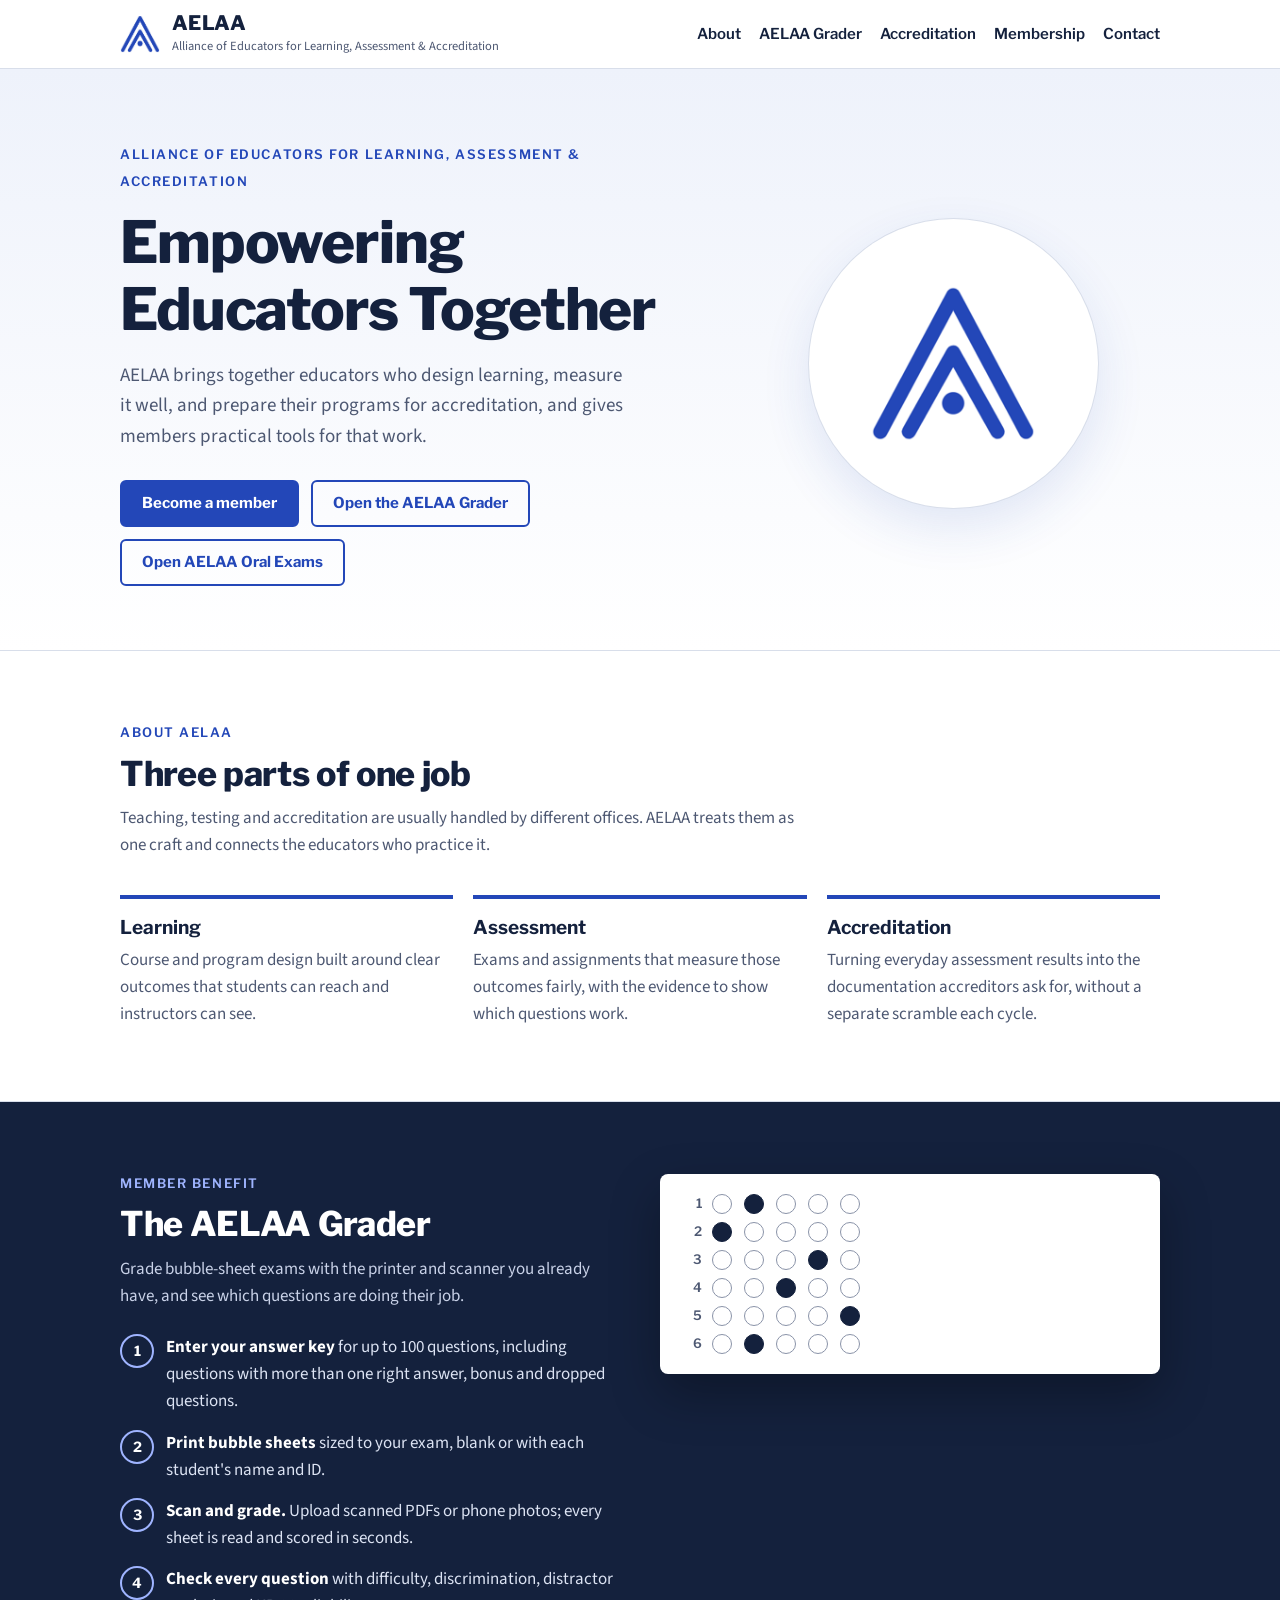
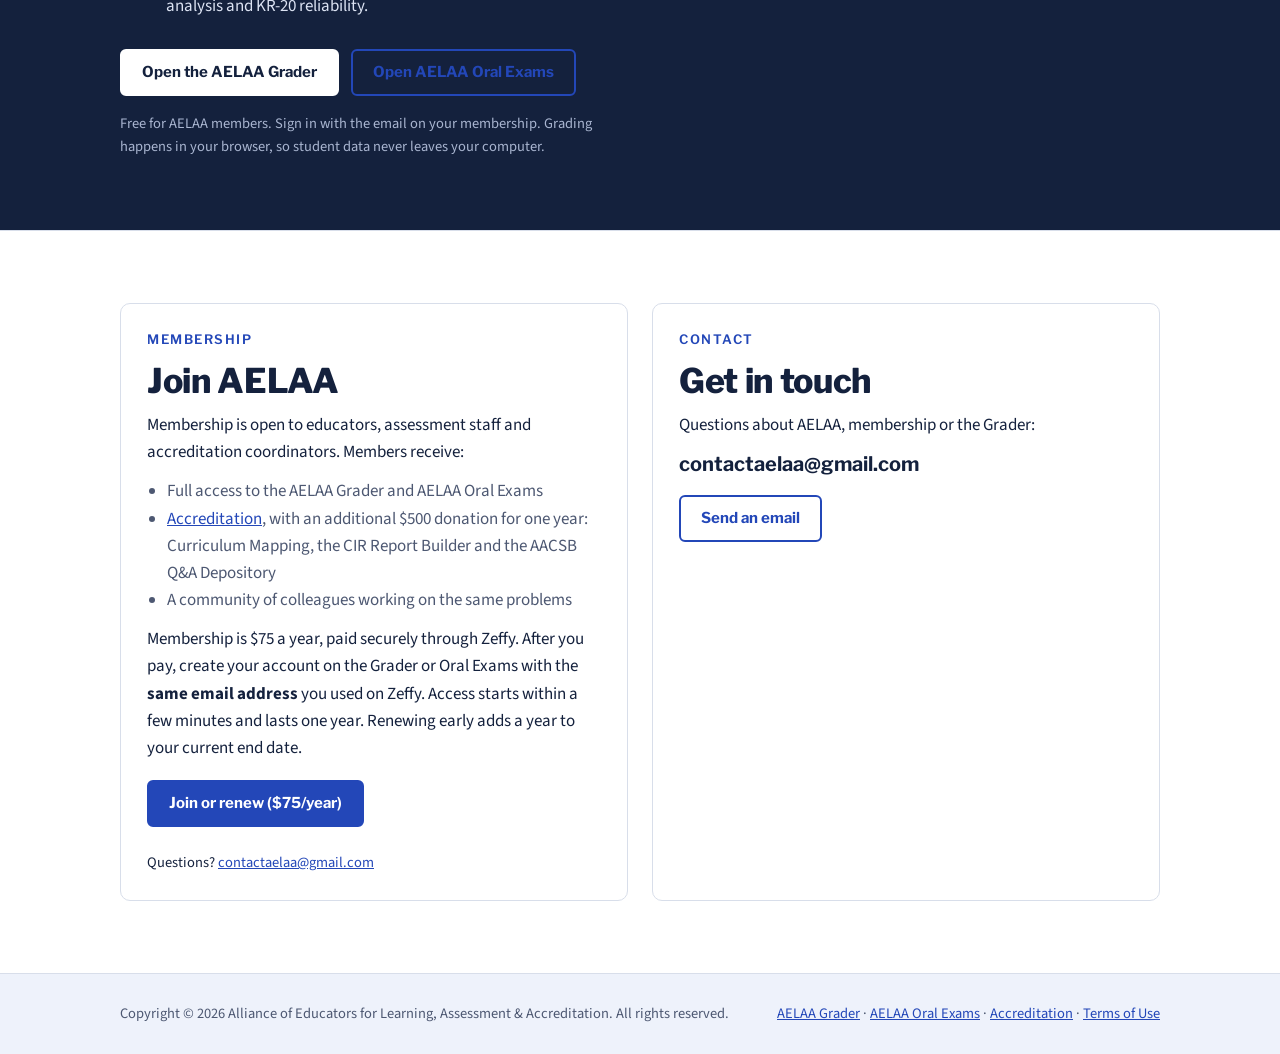
==== commit 43ad1e7d: "Add AELAA Oral Exams buttons" ====
--- a/index.html
+++ b/index.html
@@ -126,6 +126,7 @@
         <div class="actions">
           <a class="btn solid" href="#membership">Become a member</a>
           <a class="btn ghost" href="https://grader.aelaa.org">Open the AELAA Grader</a>
+          <a class="btn ghost" href="https://exam.aelaa.org">Open AELAA Oral Exams</a>
         </div>
       </div>
       <div class="mark" aria-hidden="true"><img src="logo.png" alt=""></div>
@@ -163,6 +164,7 @@
         </ol>
         <div class="actions">
           <a class="btn solid" href="https://grader.aelaa.org">Open the AELAA Grader</a>
+          <a class="btn ghost" href="https://exam.aelaa.org">Open AELAA Oral Exams</a>
         </div>
         <p class="note">Free for AELAA members. Sign in with the email on your membership. Grading happens in your browser, so student data never leaves your computer.</p>
       </div>
@@ -188,7 +190,7 @@
           <li><a href="accreditation/">Accreditation</a>, with an additional $500 donation for one year: Curriculum Mapping, the CIR Report Builder and the AACSB Q&amp;A Depository</li>
           <li>A community of colleagues working on the same problems</li>
         </ul>
-        <p>Membership is $75 a year, paid securely through Zeffy. After you pay, create your account on the Grader with the <b>same email address</b> you used on Zeffy. Access starts within a few minutes and lasts one year. Renewing early adds a year to your current end date.</p>
+        <p>Membership is $75 a year, paid securely through Zeffy. After you pay, create your account on the Grader or Oral Exams with the <b>same email address</b> you used on Zeffy. Access starts within a few minutes and lasts one year. Renewing early adds a year to your current end date.</p>
         <a class="btn solid" href="https://www.zeffy.com/en-US/ticketing/alliance-of-educators-for-learning-assessment-and-accreditations-memberships">Join or renew ($75/year)</a>
         <p style="margin-top:12px;font-size:14.5px">Questions? <a href="mailto:contactaelaa@gmail.com?subject=AELAA%20membership">contactaelaa@gmail.com</a></p>
       </div>
@@ -206,7 +208,7 @@
 <footer>
   <div class="wrap">
     <span>Copyright © 2026 Alliance of Educators for Learning, Assessment &amp; Accreditation. All rights reserved.</span>
-    <span><a href="https://grader.aelaa.org">AELAA Grader</a> · <a href="accreditation/">Accreditation</a> · <a href="terms/">Terms of Use</a></span>
+    <span><a href="https://grader.aelaa.org">AELAA Grader</a> · <a href="https://exam.aelaa.org">AELAA Oral Exams</a> · <a href="accreditation/">Accreditation</a> · <a href="terms/">Terms of Use</a></span>
   </div>
 </footer>
 </body>
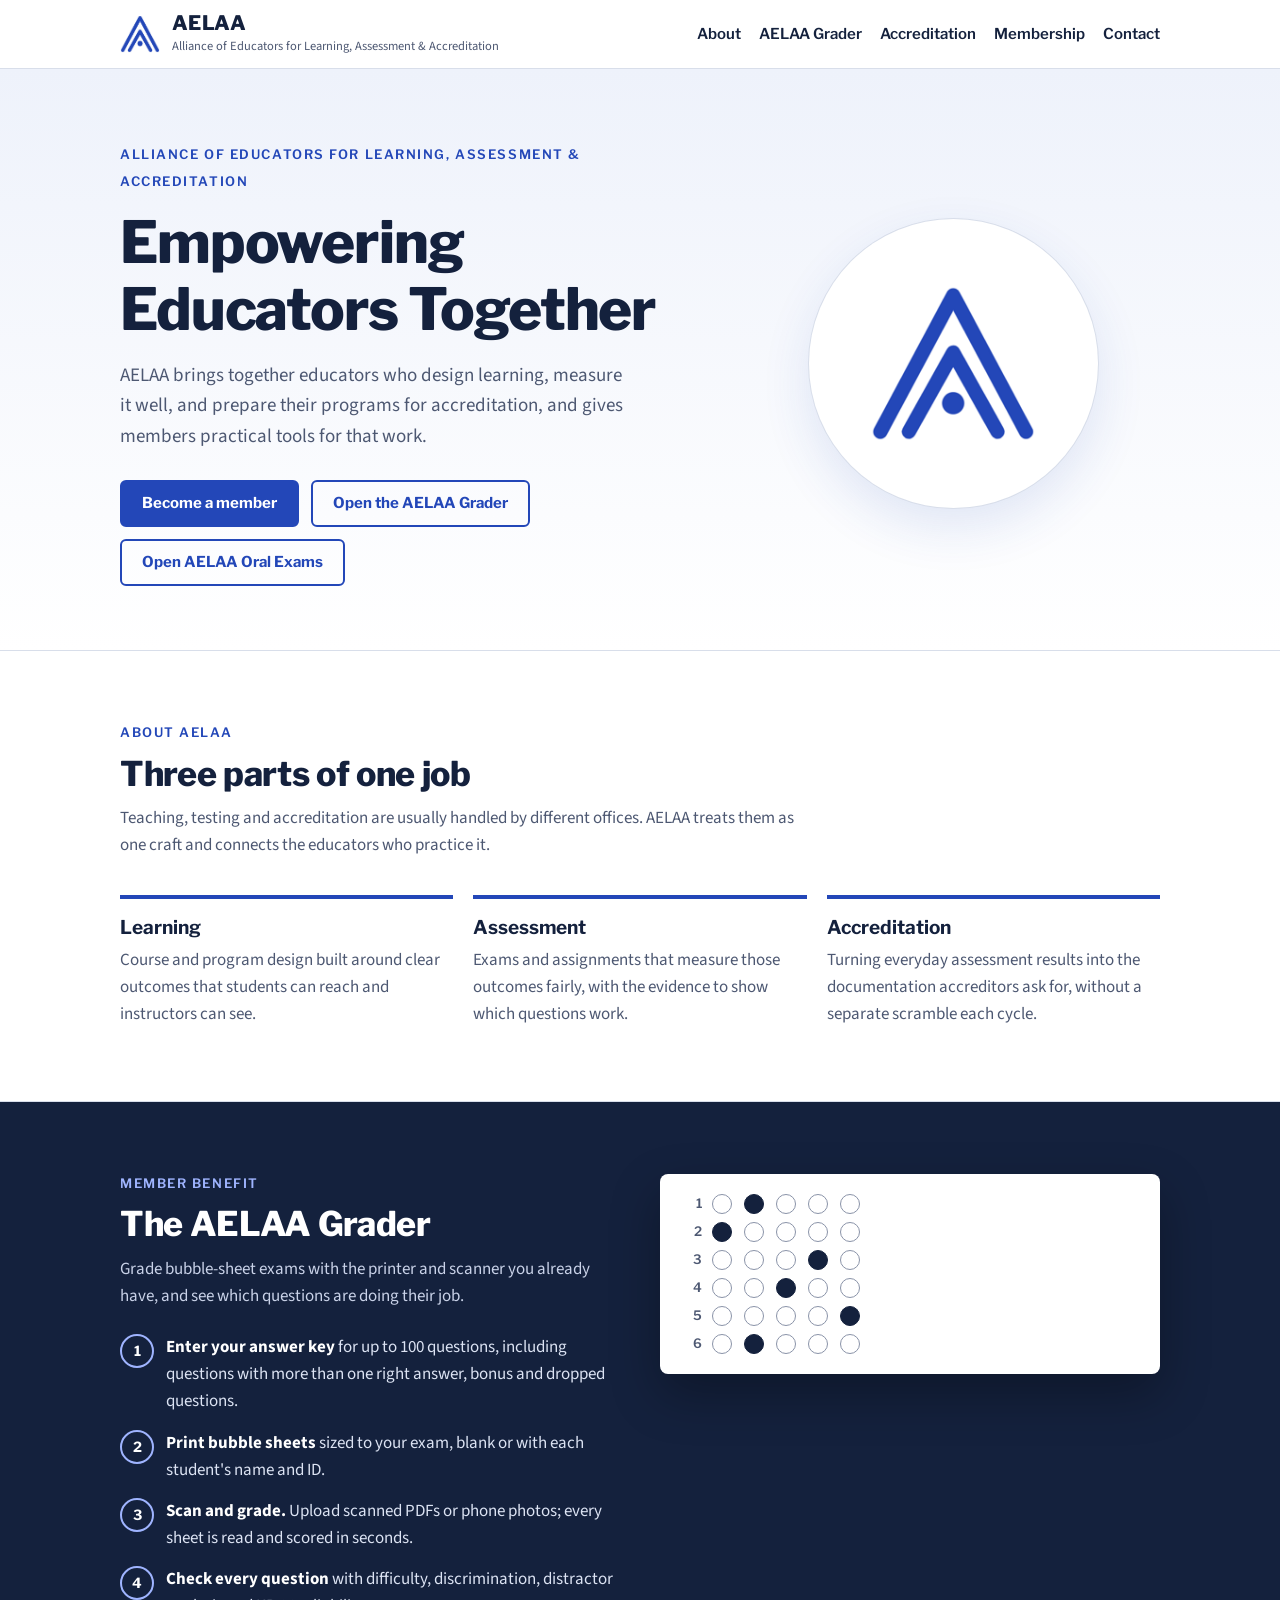
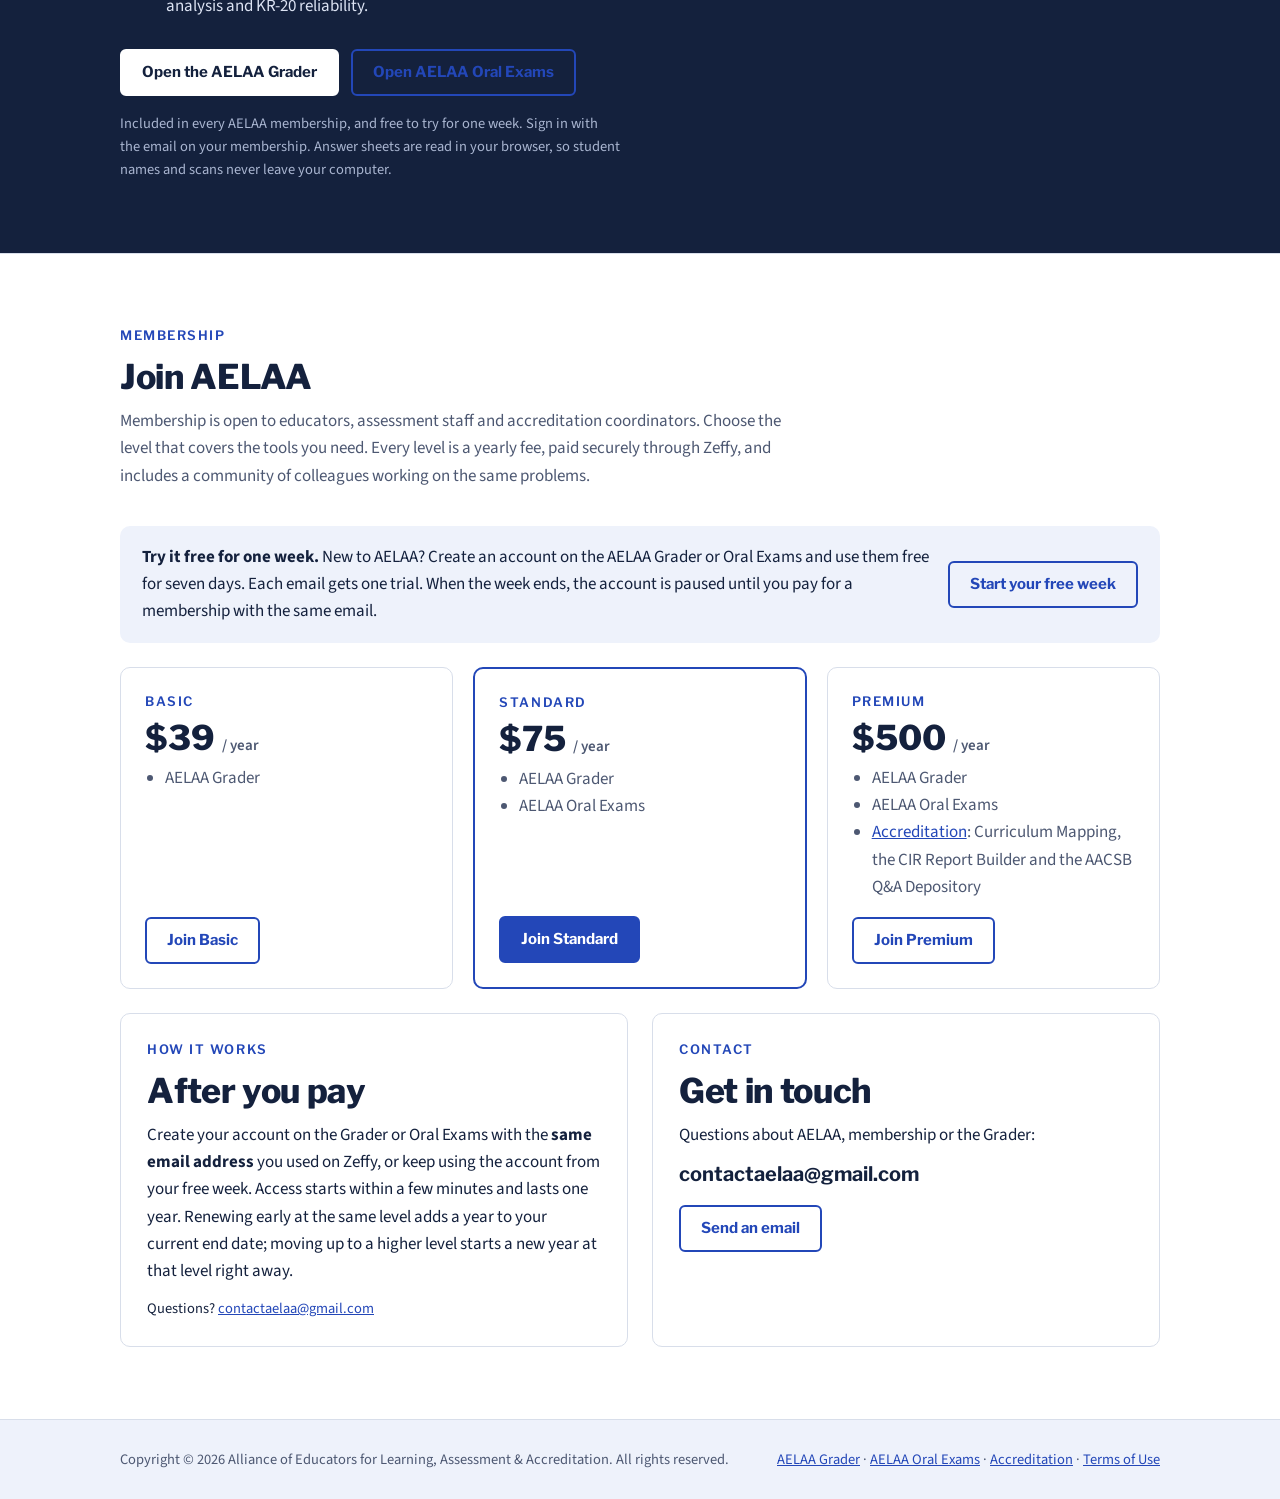
==== commit a307214d: "Membership levels ($39/$75/$500) and one-week free trial Co-Authored-By: Claude Opus 5.5 <noreply@an" ====
--- a/index.html
+++ b/index.html
@@ -4,7 +4,7 @@
 <meta charset="utf-8">
 <meta name="viewport" content="width=device-width,initial-scale=1">
 <title>AELAA | Alliance of Educators for Learning, Assessment &amp; Accreditation</title>
-<meta name="description" content="The Alliance of Educators for Learning, Assessment & Accreditation. Empowering educators together. Members get free access to the AELAA Grader for bubble-sheet exams.">
+<meta name="description" content="The Alliance of Educators for Learning, Assessment & Accreditation. Empowering educators together. Membership from $39 a year includes the AELAA Grader for bubble-sheet exams; try it free for one week.">
 <link rel="icon" type="image/png" href="logo.png">
 <link rel="preconnect" href="https://fonts.googleapis.com">
 <link rel="preconnect" href="https://fonts.gstatic.com" crossorigin>
@@ -85,6 +85,18 @@
 .note{margin-top:16px;font-size:14.5px;color:#A9B5D0}
 @media (max-width:820px){.grader-grid{grid-template-columns:minmax(0,1fr)}}
 
+/* membership levels */
+.tiers{display:grid;grid-template-columns:repeat(3,minmax(0,1fr));gap:20px;margin-bottom:24px}
+.tier{border:1px solid var(--line);border-radius:10px;padding:24px;display:flex;flex-direction:column;gap:10px}
+.tier.featured{border:2px solid var(--blue)}
+.tier .price{font:800 34px/1 var(--display);color:var(--ink)}
+.tier .price small{font:600 15px/1 var(--body);color:var(--muted)}
+.tier ul{margin:0;padding-left:20px;color:var(--muted);flex:1}
+.tier .btn{align-self:flex-start;margin-top:6px}
+.trial{background:var(--mist);border-radius:10px;padding:18px 22px;margin-bottom:24px;display:flex;gap:14px;align-items:center;flex-wrap:wrap}
+.trial p{flex:1;min-width:260px}
+@media (max-width:820px){.tiers{grid-template-columns:minmax(0,1fr)}}
+
 /* membership + contact */
 .two{display:grid;grid-template-columns:minmax(0,1fr) minmax(0,1fr);gap:24px}
 .card{border:1px solid var(--line);border-radius:10px;padding:26px;display:flex;flex-direction:column;gap:12px}
@@ -166,7 +178,7 @@
           <a class="btn solid" href="https://grader.aelaa.org">Open the AELAA Grader</a>
           <a class="btn ghost" href="https://exam.aelaa.org">Open AELAA Oral Exams</a>
         </div>
-        <p class="note">Free for AELAA members. Sign in with the email on your membership. Grading happens in your browser, so student data never leaves your computer.</p>
+        <p class="note">Included in every AELAA membership, and free to try for one week. Sign in with the email on your membership. Answer sheets are read in your browser, so student names and scans never leave your computer.</p>
       </div>
       <div class="sheet" aria-hidden="true">
         <span class="n">1</span><i></i><i class="f"></i><i></i><i></i><i></i>
@@ -180,19 +192,43 @@
   </section>
 
   <section class="band" id="membership">
+    <div class="wrap">
+      <div class="head">
+        <span class="eyebrow">Membership</span>
+        <h2>Join AELAA</h2>
+        <p>Membership is open to educators, assessment staff and accreditation coordinators. Choose the level that covers the tools you need. Every level is a yearly fee, paid securely through Zeffy, and includes a community of colleagues working on the same problems.</p>
+      </div>
+      <div class="trial">
+        <p><b>Try it free for one week.</b> New to AELAA? Create an account on the AELAA Grader or Oral Exams and use them free for seven days. Each email gets one trial. When the week ends, the account is paused until you pay for a membership with the same email.</p>
+        <a class="btn ghost" href="https://grader.aelaa.org">Start your free week</a>
+      </div>
+      <div class="tiers">
+        <div class="tier">
+          <span class="eyebrow">Basic</span>
+          <p class="price">$39 <small>/ year</small></p>
+          <ul><li>AELAA Grader</li></ul>
+          <a class="btn ghost" href="https://www.zeffy.com/en-US/ticketing/alliance-of-educators-for-learning-assessment-and-accreditations-memberships">Join Basic</a>
+        </div>
+        <div class="tier featured">
+          <span class="eyebrow">Standard</span>
+          <p class="price">$75 <small>/ year</small></p>
+          <ul><li>AELAA Grader</li><li>AELAA Oral Exams</li></ul>
+          <a class="btn solid" href="https://www.zeffy.com/en-US/ticketing/alliance-of-educators-for-learning-assessment-and-accreditations-memberships">Join Standard</a>
+        </div>
+        <div class="tier">
+          <span class="eyebrow">Premium</span>
+          <p class="price">$500 <small>/ year</small></p>
+          <ul><li>AELAA Grader</li><li>AELAA Oral Exams</li><li><a href="accreditation/">Accreditation</a>: Curriculum Mapping, the CIR Report Builder and the AACSB Q&amp;A Depository</li></ul>
+          <a class="btn ghost" href="https://www.zeffy.com/en-US/donation-form/aelaa-accreditation">Join Premium</a>
+        </div>
+      </div>
+    </div>
     <div class="wrap two">
       <div class="card">
-        <span class="eyebrow">Membership</span>
-        <h2>Join AELAA</h2>
-        <p>Membership is open to educators, assessment staff and accreditation coordinators. Members receive:</p>
-        <ul>
-          <li>Full access to the AELAA Grader and AELAA Oral Exams</li>
-          <li><a href="accreditation/">Accreditation</a>, with an additional $500 donation for one year: Curriculum Mapping, the CIR Report Builder and the AACSB Q&amp;A Depository</li>
-          <li>A community of colleagues working on the same problems</li>
-        </ul>
-        <p>Membership is $75 a year, paid securely through Zeffy. After you pay, create your account on the Grader or Oral Exams with the <b>same email address</b> you used on Zeffy. Access starts within a few minutes and lasts one year. Renewing early adds a year to your current end date.</p>
-        <a class="btn solid" href="https://www.zeffy.com/en-US/ticketing/alliance-of-educators-for-learning-assessment-and-accreditations-memberships">Join or renew ($75/year)</a>
-        <p style="margin-top:12px;font-size:14.5px">Questions? <a href="mailto:contactaelaa@gmail.com?subject=AELAA%20membership">contactaelaa@gmail.com</a></p>
+        <span class="eyebrow">How it works</span>
+        <h2>After you pay</h2>
+        <p>Create your account on the Grader or Oral Exams with the <b>same email address</b> you used on Zeffy, or keep using the account from your free week. Access starts within a few minutes and lasts one year. Renewing early at the same level adds a year to your current end date; moving up to a higher level starts a new year at that level right away.</p>
+        <p style="font-size:14.5px">Questions? <a href="mailto:contactaelaa@gmail.com?subject=AELAA%20membership">contactaelaa@gmail.com</a></p>
       </div>
       <div class="card" id="contact">
         <span class="eyebrow">Contact</span>
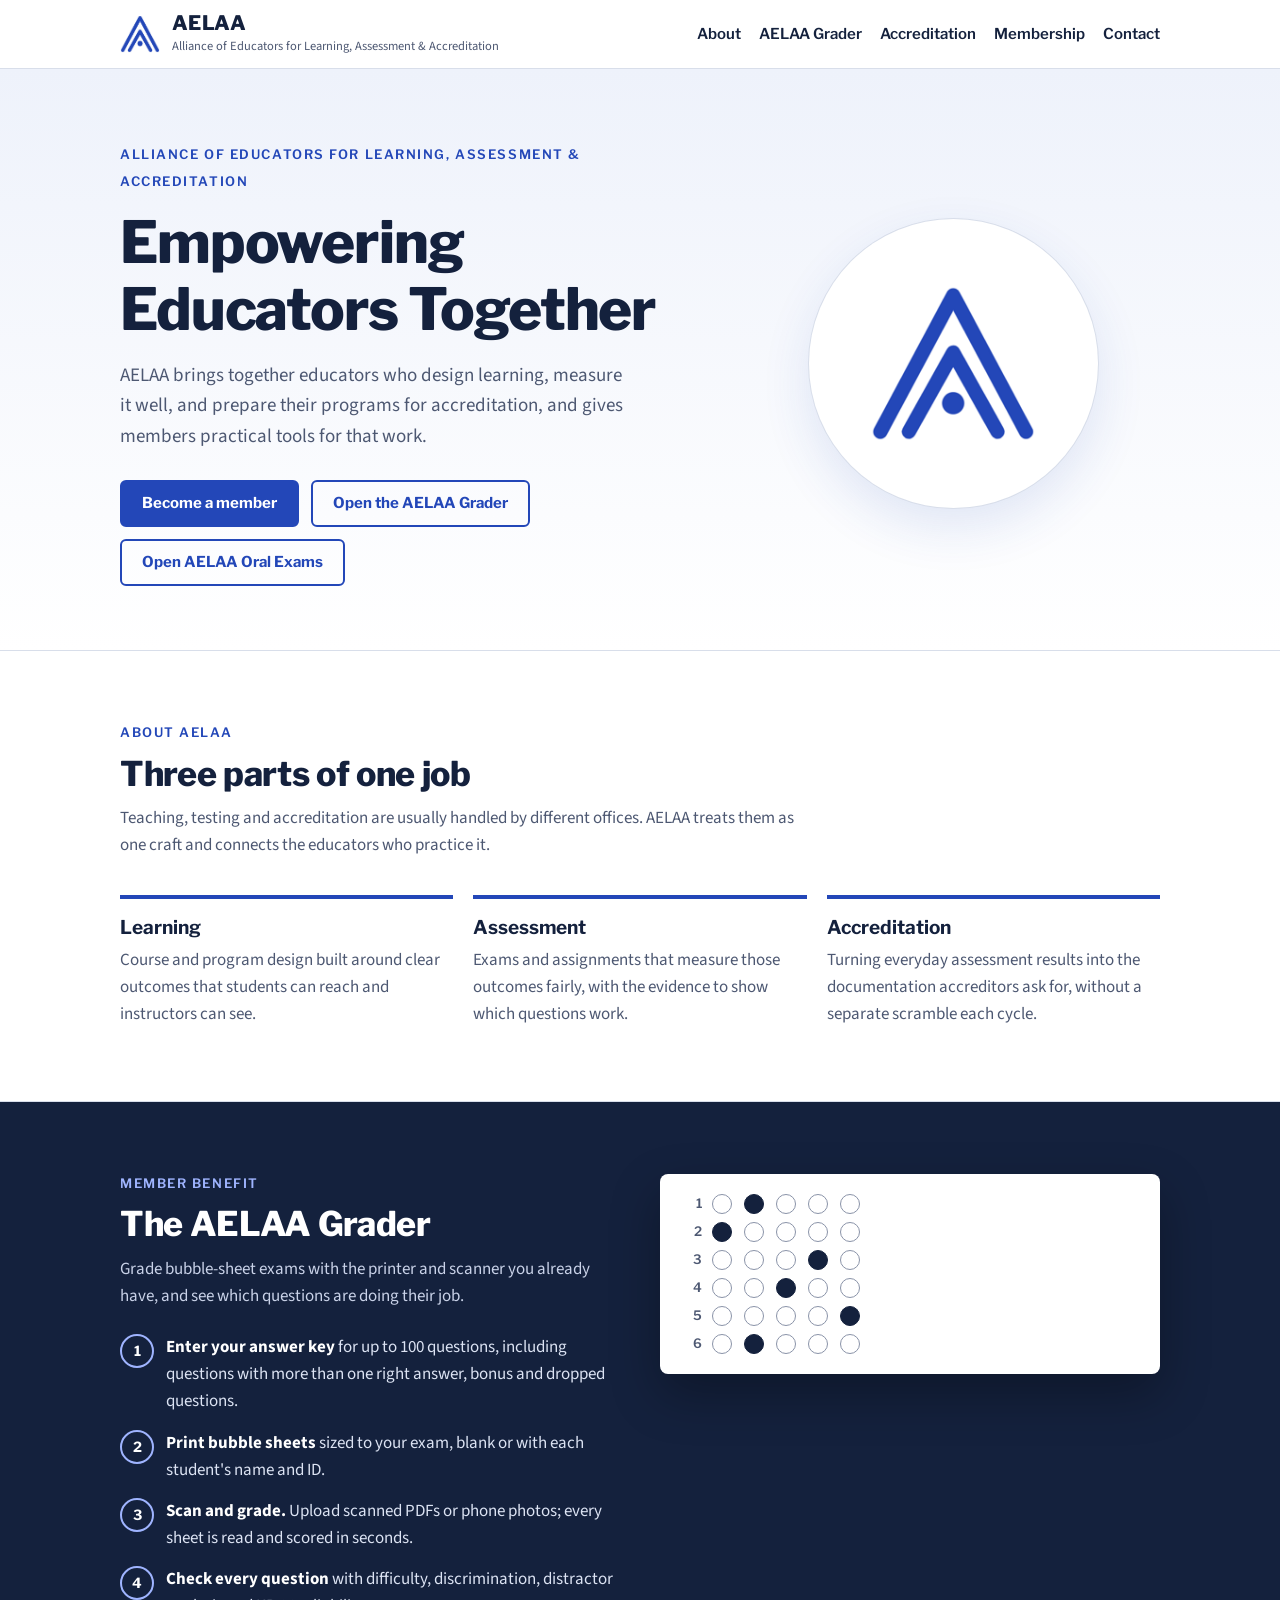
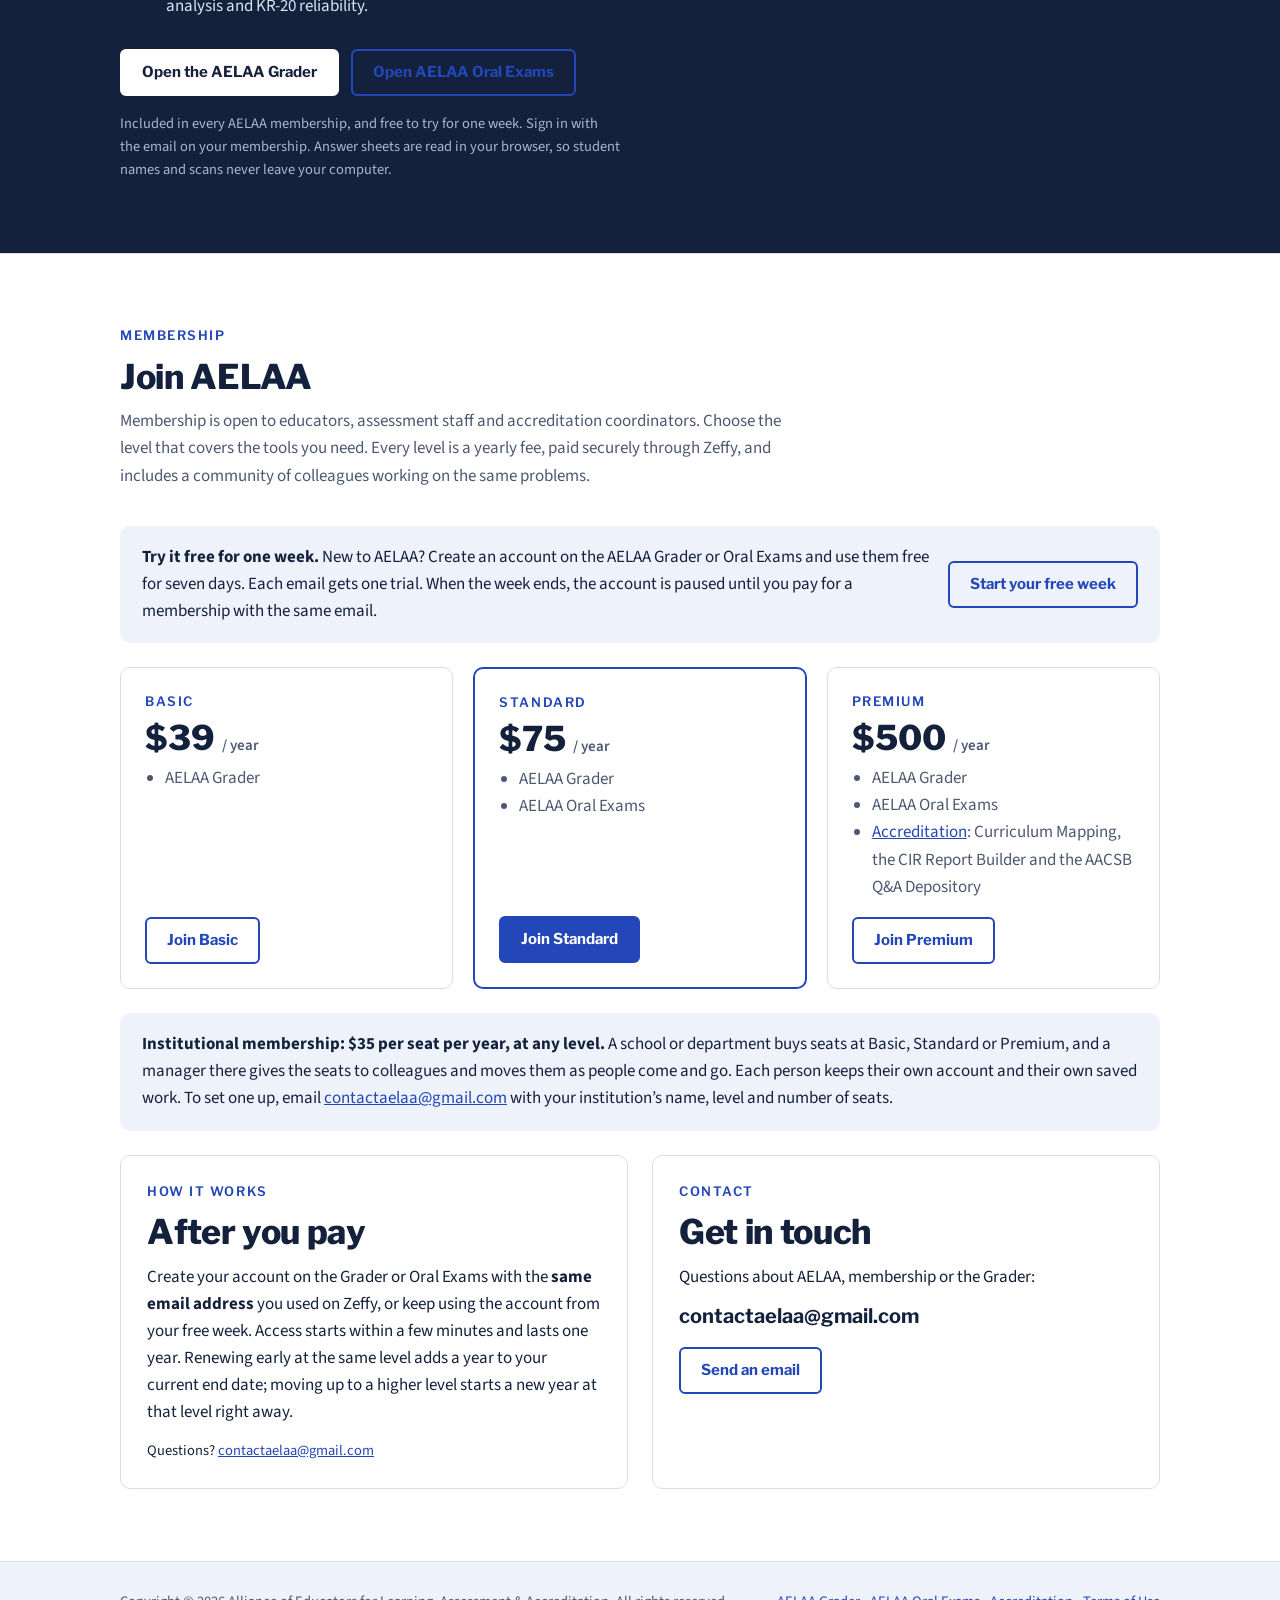
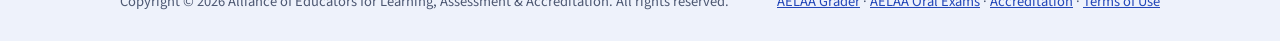
==== commit 5af4df1a: "Home: institutional membership ($35/seat) Co-Authored-By: Claude Opus 5.5 <noreply@anthropic.com>" ====
--- a/index.html
+++ b/index.html
@@ -1,251 +1,256 @@
-<!doctype html>
-<html lang="en">
-<head>
-<meta charset="utf-8">
-<meta name="viewport" content="width=device-width,initial-scale=1">
-<title>AELAA | Alliance of Educators for Learning, Assessment &amp; Accreditation</title>
-<meta name="description" content="The Alliance of Educators for Learning, Assessment & Accreditation. Empowering educators together. Membership from $39 a year includes the AELAA Grader for bubble-sheet exams; try it free for one week.">
-<link rel="icon" type="image/png" href="logo.png">
-<link rel="preconnect" href="https://fonts.googleapis.com">
-<link rel="preconnect" href="https://fonts.gstatic.com" crossorigin>
-<link rel="stylesheet" href="https://fonts.googleapis.com/css2?family=Libre+Franklin:wght@600;700;800&family=Source+Sans+3:wght@400;600&display=swap">
-<style>
-/* Layout: one column of full-width bands; content centered at 1080px. */
-:root{
-  --blue:#2347B8; --blue-deep:#16307F; --ink:#14213D; --muted:#4D5872;
-  --paper:#FFFFFF; --mist:#EEF2FB; --line:#D8DEEA;
-  --display:"Libre Franklin","Helvetica Neue",Arial,sans-serif;
-  --body:"Source Sans 3","Segoe UI",system-ui,sans-serif;
-}
-*{box-sizing:border-box}
-html{scroll-behavior:smooth}
-body{margin:0;background:var(--paper);color:var(--ink);font:17px/1.6 var(--body)}
-a{color:var(--blue)}
-.wrap{max-width:1080px;margin:0 auto;padding:0 20px}
-h1,h2,h3{font-family:var(--display);line-height:1.15;margin:0;text-wrap:balance}
-h2{font-size:clamp(26px,3.4vw,34px);font-weight:800;letter-spacing:-.01em}
-h3{font-size:19px;font-weight:700}
-p{margin:0}
-.eyebrow{font:600 13px/1.45 var(--display);letter-spacing:.12em;text-transform:uppercase;color:var(--blue)}
-.btn{display:inline-flex;align-items:center;gap:8px;font:700 15px/1 var(--display);padding:14px 20px;border-radius:6px;text-decoration:none;border:2px solid var(--blue)}
-.btn.solid{background:var(--blue);color:#fff}
-.btn.solid:hover{background:var(--blue-deep);border-color:var(--blue-deep)}
-.btn.ghost{color:var(--blue);background:transparent}
-.btn.ghost:hover{background:var(--mist)}
-a:focus-visible,.btn:focus-visible{outline:3px solid var(--blue);outline-offset:3px}
-
-/* header */
-header{position:sticky;top:0;z-index:5;background:rgba(255,255,255,.96);border-bottom:1px solid var(--line);backdrop-filter:saturate(1.4) blur(6px)}
-.bar{display:flex;align-items:center;gap:20px;min-height:68px;flex-wrap:wrap;padding-block:8px}
-.brand{display:flex;align-items:center;gap:12px;text-decoration:none;color:var(--ink);margin-right:auto}
-.brand img{width:40px;height:auto}
-.brand b{font:800 20px/1 var(--display);letter-spacing:.02em;display:block}
-.brand small{font-size:12.5px;color:var(--muted);display:block;margin-top:3px}
-nav{display:flex;gap:18px;flex-wrap:wrap;font:600 15px/1 var(--display)}
-nav a{color:var(--ink);text-decoration:none}
-nav a:hover{color:var(--blue)}
-@media (max-width:720px){.brand small{display:none}nav{gap:14px;font-size:14px}}
-
-/* hero */
-.hero{background:linear-gradient(180deg,var(--mist),var(--paper));padding:72px 0 64px}
-.hero-grid{display:grid;grid-template-columns:minmax(0,1.4fr) minmax(0,1fr);gap:48px;align-items:center}
-.hero h1{font-size:clamp(36px,5.4vw,58px);font-weight:800;letter-spacing:-.02em;margin:14px 0 18px}
-.hero p.lead{font-size:19px;color:var(--muted);max-width:56ch}
-.hero .actions{display:flex;gap:12px;flex-wrap:wrap;margin-top:28px}
-.mark{justify-self:center;width:min(300px,70%);aspect-ratio:1;border-radius:50%;background:#fff;display:grid;place-items:center;box-shadow:0 0 0 1px var(--line),0 20px 50px rgba(35,71,184,.12)}
-.mark img{width:58%;height:auto}
-@media (max-width:820px){.hero-grid{grid-template-columns:minmax(0,1fr)}.mark{display:none}.hero{padding:48px 0}}
-
-/* sections */
-section.band{padding:72px 0;border-top:1px solid var(--line);scroll-margin-top:68px}
-#contact{scroll-margin-top:90px}
-.head{max-width:680px;display:flex;flex-direction:column;gap:12px;margin-bottom:36px}
-.head p{color:var(--muted)}
-.pillars{display:grid;grid-template-columns:repeat(3,minmax(0,1fr));gap:20px}
-.pillar{border-top:4px solid var(--blue);padding-top:18px;display:flex;flex-direction:column;gap:8px}
-.pillar p{color:var(--muted)}
-@media (max-width:820px){.pillars{grid-template-columns:minmax(0,1fr)}}
-
-/* grader */
-.grader{background:var(--ink);color:#fff;border-top:0}
-.grader .eyebrow{color:#9FB4FF}
-.grader .head p{color:#C9D2E8}
-.grader-grid{display:grid;grid-template-columns:minmax(0,1fr) minmax(0,1fr);gap:40px;align-items:start}
-.steps{list-style:none;margin:0;padding:0;display:flex;flex-direction:column;gap:14px;counter-reset:s}
-.steps li{display:grid;grid-template-columns:34px minmax(0,1fr);gap:12px;align-items:start;color:#DCE3F3}
-.steps li::before{counter-increment:s;content:counter(s);width:30px;height:30px;border-radius:50%;border:2px solid #9FB4FF;color:#fff;display:grid;place-items:center;font:700 14px/1 var(--display)}
-.steps b{color:#fff}
-.sheet{background:#fff;border-radius:8px;padding:20px;color:var(--ink);display:grid;grid-template-columns:auto repeat(5,22px);gap:8px 10px;align-items:center;justify-content:start;font:600 13px/1 var(--display);box-shadow:0 20px 50px rgba(0,0,0,.3)}
-.sheet .n{color:var(--muted);text-align:right;min-width:22px}
-.sheet i{width:20px;height:20px;border-radius:50%;border:1.5px solid #8A93A8;display:block}
-.sheet i.f{background:var(--ink);border-color:var(--ink)}
-.grader .actions{display:flex;gap:12px;flex-wrap:wrap;margin-top:28px}
-.grader .btn.solid{background:#fff;color:var(--ink);border-color:#fff}
-.grader .btn.solid:hover{background:#DCE3F3;border-color:#DCE3F3}
-.note{margin-top:16px;font-size:14.5px;color:#A9B5D0}
-@media (max-width:820px){.grader-grid{grid-template-columns:minmax(0,1fr)}}
-
-/* membership levels */
-.tiers{display:grid;grid-template-columns:repeat(3,minmax(0,1fr));gap:20px;margin-bottom:24px}
-.tier{border:1px solid var(--line);border-radius:10px;padding:24px;display:flex;flex-direction:column;gap:10px}
-.tier.featured{border:2px solid var(--blue)}
-.tier .price{font:800 34px/1 var(--display);color:var(--ink)}
-.tier .price small{font:600 15px/1 var(--body);color:var(--muted)}
-.tier ul{margin:0;padding-left:20px;color:var(--muted);flex:1}
-.tier .btn{align-self:flex-start;margin-top:6px}
-.trial{background:var(--mist);border-radius:10px;padding:18px 22px;margin-bottom:24px;display:flex;gap:14px;align-items:center;flex-wrap:wrap}
-.trial p{flex:1;min-width:260px}
-@media (max-width:820px){.tiers{grid-template-columns:minmax(0,1fr)}}
-
-/* membership + contact */
-.two{display:grid;grid-template-columns:minmax(0,1fr) minmax(0,1fr);gap:24px}
-.card{border:1px solid var(--line);border-radius:10px;padding:26px;display:flex;flex-direction:column;gap:12px}
-.card ul{margin:0;padding-left:20px;color:var(--muted)}
-.card .btn{align-self:flex-start;margin-top:6px}
-.email{font:700 20px/1.3 var(--display);word-break:break-word}
-@media (max-width:820px){.two{grid-template-columns:minmax(0,1fr)}}
-
-footer{background:var(--mist);border-top:1px solid var(--line);padding:28px 0;font-size:14.5px;color:var(--muted)}
-footer .wrap{display:flex;justify-content:space-between;gap:12px;flex-wrap:wrap}
-@media (prefers-reduced-motion:reduce){html{scroll-behavior:auto}}
-</style>
-</head>
-<body>
-
-<header>
-  <div class="wrap bar">
-    <a class="brand" href="#top" aria-label="AELAA home">
-      <img src="logo.png" alt="" width="40" height="38">
-      <span><b>AELAA</b><small>Alliance of Educators for Learning, Assessment &amp; Accreditation</small></span>
-    </a>
-    <nav aria-label="Main">
-      <a href="#about">About</a>
-      <a href="#grader">AELAA Grader</a>
-      <a href="accreditation/">Accreditation</a>
-      <a href="#membership">Membership</a>
-      <a href="#contact">Contact</a>
-    </nav>
-  </div>
-</header>
-
-<main id="top">
-  <section class="hero">
-    <div class="wrap hero-grid">
-      <div>
-        <span class="eyebrow">Alliance of Educators for Learning, Assessment &amp; Accreditation</span>
-        <h1>Empowering Educators Together</h1>
-        <p class="lead">AELAA brings together educators who design learning, measure it well, and prepare their programs for accreditation, and gives members practical tools for that work.</p>
-        <div class="actions">
-          <a class="btn solid" href="#membership">Become a member</a>
-          <a class="btn ghost" href="https://grader.aelaa.org">Open the AELAA Grader</a>
-          <a class="btn ghost" href="https://exam.aelaa.org">Open AELAA Oral Exams</a>
-        </div>
-      </div>
-      <div class="mark" aria-hidden="true"><img src="logo.png" alt=""></div>
-    </div>
-  </section>
-
-  <section class="band" id="about">
-    <div class="wrap">
-      <div class="head">
-        <span class="eyebrow">About AELAA</span>
-        <h2>Three parts of one job</h2>
-        <p>Teaching, testing and accreditation are usually handled by different offices. AELAA treats them as one craft and connects the educators who practice it.</p>
-      </div>
-      <div class="pillars">
-        <div class="pillar"><h3>Learning</h3><p>Course and program design built around clear outcomes that students can reach and instructors can see.</p></div>
-        <div class="pillar"><h3>Assessment</h3><p>Exams and assignments that measure those outcomes fairly, with the evidence to show which questions work.</p></div>
-        <div class="pillar"><h3>Accreditation</h3><p>Turning everyday assessment results into the documentation accreditors ask for, without a separate scramble each cycle.</p></div>
-      </div>
-    </div>
-  </section>
-
-  <section class="band grader" id="grader">
-    <div class="wrap grader-grid">
-      <div>
-        <div class="head" style="margin-bottom:24px">
-          <span class="eyebrow">Member benefit</span>
-          <h2>The AELAA Grader</h2>
-          <p>Grade bubble-sheet exams with the printer and scanner you already have, and see which questions are doing their job.</p>
-        </div>
-        <ol class="steps">
-          <li><span><b>Enter your answer key</b> for up to 100 questions, including questions with more than one right answer, bonus and dropped questions.</span></li>
-          <li><span><b>Print bubble sheets</b> sized to your exam, blank or with each student's name and ID.</span></li>
-          <li><span><b>Scan and grade.</b> Upload scanned PDFs or phone photos; every sheet is read and scored in seconds.</span></li>
-          <li><span><b>Check every question</b> with difficulty, discrimination, distractor analysis and KR-20 reliability.</span></li>
-        </ol>
-        <div class="actions">
-          <a class="btn solid" href="https://grader.aelaa.org">Open the AELAA Grader</a>
-          <a class="btn ghost" href="https://exam.aelaa.org">Open AELAA Oral Exams</a>
-        </div>
-        <p class="note">Included in every AELAA membership, and free to try for one week. Sign in with the email on your membership. Answer sheets are read in your browser, so student names and scans never leave your computer.</p>
-      </div>
-      <div class="sheet" aria-hidden="true">
-        <span class="n">1</span><i></i><i class="f"></i><i></i><i></i><i></i>
-        <span class="n">2</span><i class="f"></i><i></i><i></i><i></i><i></i>
-        <span class="n">3</span><i></i><i></i><i></i><i class="f"></i><i></i>
-        <span class="n">4</span><i></i><i></i><i class="f"></i><i></i><i></i>
-        <span class="n">5</span><i></i><i></i><i></i><i></i><i class="f"></i>
-        <span class="n">6</span><i></i><i class="f"></i><i></i><i></i><i></i>
-      </div>
-    </div>
-  </section>
-
-  <section class="band" id="membership">
-    <div class="wrap">
-      <div class="head">
-        <span class="eyebrow">Membership</span>
-        <h2>Join AELAA</h2>
-        <p>Membership is open to educators, assessment staff and accreditation coordinators. Choose the level that covers the tools you need. Every level is a yearly fee, paid securely through Zeffy, and includes a community of colleagues working on the same problems.</p>
-      </div>
-      <div class="trial">
-        <p><b>Try it free for one week.</b> New to AELAA? Create an account on the AELAA Grader or Oral Exams and use them free for seven days. Each email gets one trial. When the week ends, the account is paused until you pay for a membership with the same email.</p>
-        <a class="btn ghost" href="https://grader.aelaa.org">Start your free week</a>
-      </div>
-      <div class="tiers">
-        <div class="tier">
-          <span class="eyebrow">Basic</span>
-          <p class="price">$39 <small>/ year</small></p>
-          <ul><li>AELAA Grader</li></ul>
-          <a class="btn ghost" href="https://www.zeffy.com/en-US/ticketing/alliance-of-educators-for-learning-assessment-and-accreditations-memberships">Join Basic</a>
-        </div>
-        <div class="tier featured">
-          <span class="eyebrow">Standard</span>
-          <p class="price">$75 <small>/ year</small></p>
-          <ul><li>AELAA Grader</li><li>AELAA Oral Exams</li></ul>
-          <a class="btn solid" href="https://www.zeffy.com/en-US/ticketing/alliance-of-educators-for-learning-assessment-and-accreditations-memberships">Join Standard</a>
-        </div>
-        <div class="tier">
-          <span class="eyebrow">Premium</span>
-          <p class="price">$500 <small>/ year</small></p>
-          <ul><li>AELAA Grader</li><li>AELAA Oral Exams</li><li><a href="accreditation/">Accreditation</a>: Curriculum Mapping, the CIR Report Builder and the AACSB Q&amp;A Depository</li></ul>
-          <a class="btn ghost" href="https://www.zeffy.com/en-US/donation-form/aelaa-accreditation">Join Premium</a>
-        </div>
-      </div>
-    </div>
-    <div class="wrap two">
-      <div class="card">
-        <span class="eyebrow">How it works</span>
-        <h2>After you pay</h2>
-        <p>Create your account on the Grader or Oral Exams with the <b>same email address</b> you used on Zeffy, or keep using the account from your free week. Access starts within a few minutes and lasts one year. Renewing early at the same level adds a year to your current end date; moving up to a higher level starts a new year at that level right away.</p>
-        <p style="font-size:14.5px">Questions? <a href="mailto:contactaelaa@gmail.com?subject=AELAA%20membership">contactaelaa@gmail.com</a></p>
-      </div>
-      <div class="card" id="contact">
-        <span class="eyebrow">Contact</span>
-        <h2>Get in touch</h2>
-        <p>Questions about AELAA, membership or the Grader:</p>
-        <p class="email">contactaelaa@gmail.com</p>
-        <a class="btn ghost" href="mailto:contactaelaa@gmail.com">Send an email</a>
-      </div>
-    </div>
-  </section>
-</main>
-
-<footer>
-  <div class="wrap">
-    <span>Copyright © 2026 Alliance of Educators for Learning, Assessment &amp; Accreditation. All rights reserved.</span>
-    <span><a href="https://grader.aelaa.org">AELAA Grader</a> · <a href="https://exam.aelaa.org">AELAA Oral Exams</a> · <a href="accreditation/">Accreditation</a> · <a href="terms/">Terms of Use</a></span>
-  </div>
-</footer>
-</body>
-</html>
+<!doctype html>
+<html lang="en">
+<head>
+<meta charset="utf-8">
+<meta name="viewport" content="width=device-width,initial-scale=1">
+<title>AELAA | Alliance of Educators for Learning, Assessment &amp; Accreditation</title>
+<meta name="description" content="The Alliance of Educators for Learning, Assessment & Accreditation. Empowering educators together. Membership from $39 a year includes the AELAA Grader for bubble-sheet exams; try it free for one week.">
+<link rel="icon" type="image/png" href="logo.png">
+<link rel="preconnect" href="https://fonts.googleapis.com">
+<link rel="preconnect" href="https://fonts.gstatic.com" crossorigin>
+<link rel="stylesheet" href="https://fonts.googleapis.com/css2?family=Libre+Franklin:wght@600;700;800&family=Source+Sans+3:wght@400;600&display=swap">
+<style>
+/* Layout: one column of full-width bands; content centered at 1080px. */
+:root{
+  --blue:#2347B8; --blue-deep:#16307F; --ink:#14213D; --muted:#4D5872;
+  --paper:#FFFFFF; --mist:#EEF2FB; --line:#D8DEEA;
+  --display:"Libre Franklin","Helvetica Neue",Arial,sans-serif;
+  --body:"Source Sans 3","Segoe UI",system-ui,sans-serif;
+}
+*{box-sizing:border-box}
+html{scroll-behavior:smooth}
+body{margin:0;background:var(--paper);color:var(--ink);font:17px/1.6 var(--body)}
+a{color:var(--blue)}
+.wrap{max-width:1080px;margin:0 auto;padding:0 20px}
+h1,h2,h3{font-family:var(--display);line-height:1.15;margin:0;text-wrap:balance}
+h2{font-size:clamp(26px,3.4vw,34px);font-weight:800;letter-spacing:-.01em}
+h3{font-size:19px;font-weight:700}
+p{margin:0}
+.eyebrow{font:600 13px/1.45 var(--display);letter-spacing:.12em;text-transform:uppercase;color:var(--blue)}
+.btn{display:inline-flex;align-items:center;gap:8px;font:700 15px/1 var(--display);padding:14px 20px;border-radius:6px;text-decoration:none;border:2px solid var(--blue)}
+.btn.solid{background:var(--blue);color:#fff}
+.btn.solid:hover{background:var(--blue-deep);border-color:var(--blue-deep)}
+.btn.ghost{color:var(--blue);background:transparent}
+.btn.ghost:hover{background:var(--mist)}
+a:focus-visible,.btn:focus-visible{outline:3px solid var(--blue);outline-offset:3px}
+
+/* header */
+header{position:sticky;top:0;z-index:5;background:rgba(255,255,255,.96);border-bottom:1px solid var(--line);backdrop-filter:saturate(1.4) blur(6px)}
+.bar{display:flex;align-items:center;gap:20px;min-height:68px;flex-wrap:wrap;padding-block:8px}
+.brand{display:flex;align-items:center;gap:12px;text-decoration:none;color:var(--ink);margin-right:auto}
+.brand img{width:40px;height:auto}
+.brand b{font:800 20px/1 var(--display);letter-spacing:.02em;display:block}
+.brand small{font-size:12.5px;color:var(--muted);display:block;margin-top:3px}
+nav{display:flex;gap:18px;flex-wrap:wrap;font:600 15px/1 var(--display)}
+nav a{color:var(--ink);text-decoration:none}
+nav a:hover{color:var(--blue)}
+@media (max-width:720px){.brand small{display:none}nav{gap:14px;font-size:14px}}
+
+/* hero */
+.hero{background:linear-gradient(180deg,var(--mist),var(--paper));padding:72px 0 64px}
+.hero-grid{display:grid;grid-template-columns:minmax(0,1.4fr) minmax(0,1fr);gap:48px;align-items:center}
+.hero h1{font-size:clamp(36px,5.4vw,58px);font-weight:800;letter-spacing:-.02em;margin:14px 0 18px}
+.hero p.lead{font-size:19px;color:var(--muted);max-width:56ch}
+.hero .actions{display:flex;gap:12px;flex-wrap:wrap;margin-top:28px}
+.mark{justify-self:center;width:min(300px,70%);aspect-ratio:1;border-radius:50%;background:#fff;display:grid;place-items:center;box-shadow:0 0 0 1px var(--line),0 20px 50px rgba(35,71,184,.12)}
+.mark img{width:58%;height:auto}
+@media (max-width:820px){.hero-grid{grid-template-columns:minmax(0,1fr)}.mark{display:none}.hero{padding:48px 0}}
+
+/* sections */
+section.band{padding:72px 0;border-top:1px solid var(--line);scroll-margin-top:68px}
+#contact{scroll-margin-top:90px}
+.head{max-width:680px;display:flex;flex-direction:column;gap:12px;margin-bottom:36px}
+.head p{color:var(--muted)}
+.pillars{display:grid;grid-template-columns:repeat(3,minmax(0,1fr));gap:20px}
+.pillar{border-top:4px solid var(--blue);padding-top:18px;display:flex;flex-direction:column;gap:8px}
+.pillar p{color:var(--muted)}
+@media (max-width:820px){.pillars{grid-template-columns:minmax(0,1fr)}}
+
+/* grader */
+.grader{background:var(--ink);color:#fff;border-top:0}
+.grader .eyebrow{color:#9FB4FF}
+.grader .head p{color:#C9D2E8}
+.grader-grid{display:grid;grid-template-columns:minmax(0,1fr) minmax(0,1fr);gap:40px;align-items:start}
+.steps{list-style:none;margin:0;padding:0;display:flex;flex-direction:column;gap:14px;counter-reset:s}
+.steps li{display:grid;grid-template-columns:34px minmax(0,1fr);gap:12px;align-items:start;color:#DCE3F3}
+.steps li::before{counter-increment:s;content:counter(s);width:30px;height:30px;border-radius:50%;border:2px solid #9FB4FF;color:#fff;display:grid;place-items:center;font:700 14px/1 var(--display)}
+.steps b{color:#fff}
+.sheet{background:#fff;border-radius:8px;padding:20px;color:var(--ink);display:grid;grid-template-columns:auto repeat(5,22px);gap:8px 10px;align-items:center;justify-content:start;font:600 13px/1 var(--display);box-shadow:0 20px 50px rgba(0,0,0,.3)}
+.sheet .n{color:var(--muted);text-align:right;min-width:22px}
+.sheet i{width:20px;height:20px;border-radius:50%;border:1.5px solid #8A93A8;display:block}
+.sheet i.f{background:var(--ink);border-color:var(--ink)}
+.grader .actions{display:flex;gap:12px;flex-wrap:wrap;margin-top:28px}
+.grader .btn.solid{background:#fff;color:var(--ink);border-color:#fff}
+.grader .btn.solid:hover{background:#DCE3F3;border-color:#DCE3F3}
+.note{margin-top:16px;font-size:14.5px;color:#A9B5D0}
+@media (max-width:820px){.grader-grid{grid-template-columns:minmax(0,1fr)}}
+
+/* membership levels */
+.tiers{display:grid;grid-template-columns:repeat(3,minmax(0,1fr));gap:20px;margin-bottom:24px}
+.tier{border:1px solid var(--line);border-radius:10px;padding:24px;display:flex;flex-direction:column;gap:10px}
+.tier.featured{border:2px solid var(--blue)}
+.tier .price{font:800 34px/1 var(--display);color:var(--ink)}
+.tier .price small{font:600 15px/1 var(--body);color:var(--muted)}
+.tier ul{margin:0;padding-left:20px;color:var(--muted);flex:1}
+.tier .btn{align-self:flex-start;margin-top:6px}
+.trial{background:var(--mist);border-radius:10px;padding:18px 22px;margin-bottom:24px;display:flex;gap:14px;align-items:center;flex-wrap:wrap}
+.trial p{flex:1;min-width:260px}
+@media (max-width:820px){.tiers{grid-template-columns:minmax(0,1fr)}}
+
+/* membership + contact */
+.two{display:grid;grid-template-columns:minmax(0,1fr) minmax(0,1fr);gap:24px}
+.card{border:1px solid var(--line);border-radius:10px;padding:26px;display:flex;flex-direction:column;gap:12px}
+.card ul{margin:0;padding-left:20px;color:var(--muted)}
+.card .btn{align-self:flex-start;margin-top:6px}
+.email{font:700 20px/1.3 var(--display);word-break:break-word}
+@media (max-width:820px){.two{grid-template-columns:minmax(0,1fr)}}
+
+footer{background:var(--mist);border-top:1px solid var(--line);padding:28px 0;font-size:14.5px;color:var(--muted)}
+footer .wrap{display:flex;justify-content:space-between;gap:12px;flex-wrap:wrap}
+@media (prefers-reduced-motion:reduce){html{scroll-behavior:auto}}
+</style>
+</head>
+<body>
+
+<header>
+  <div class="wrap bar">
+    <a class="brand" href="#top" aria-label="AELAA home">
+      <img src="logo.png" alt="" width="40" height="38">
+      <span><b>AELAA</b><small>Alliance of Educators for Learning, Assessment &amp; Accreditation</small></span>
+    </a>
+    <nav aria-label="Main">
+      <a href="#about">About</a>
+      <a href="#grader">AELAA Grader</a>
+      <a href="accreditation/">Accreditation</a>
+      <a href="#membership">Membership</a>
+      <a href="#contact">Contact</a>
+    </nav>
+  </div>
+</header>
+
+<main id="top">
+  <section class="hero">
+    <div class="wrap hero-grid">
+      <div>
+        <span class="eyebrow">Alliance of Educators for Learning, Assessment &amp; Accreditation</span>
+        <h1>Empowering Educators Together</h1>
+        <p class="lead">AELAA brings together educators who design learning, measure it well, and prepare their programs for accreditation, and gives members practical tools for that work.</p>
+        <div class="actions">
+          <a class="btn solid" href="#membership">Become a member</a>
+          <a class="btn ghost" href="https://grader.aelaa.org">Open the AELAA Grader</a>
+          <a class="btn ghost" href="https://exam.aelaa.org">Open AELAA Oral Exams</a>
+        </div>
+      </div>
+      <div class="mark" aria-hidden="true"><img src="logo.png" alt=""></div>
+    </div>
+  </section>
+
+  <section class="band" id="about">
+    <div class="wrap">
+      <div class="head">
+        <span class="eyebrow">About AELAA</span>
+        <h2>Three parts of one job</h2>
+        <p>Teaching, testing and accreditation are usually handled by different offices. AELAA treats them as one craft and connects the educators who practice it.</p>
+      </div>
+      <div class="pillars">
+        <div class="pillar"><h3>Learning</h3><p>Course and program design built around clear outcomes that students can reach and instructors can see.</p></div>
+        <div class="pillar"><h3>Assessment</h3><p>Exams and assignments that measure those outcomes fairly, with the evidence to show which questions work.</p></div>
+        <div class="pillar"><h3>Accreditation</h3><p>Turning everyday assessment results into the documentation accreditors ask for, without a separate scramble each cycle.</p></div>
+      </div>
+    </div>
+  </section>
+
+  <section class="band grader" id="grader">
+    <div class="wrap grader-grid">
+      <div>
+        <div class="head" style="margin-bottom:24px">
+          <span class="eyebrow">Member benefit</span>
+          <h2>The AELAA Grader</h2>
+          <p>Grade bubble-sheet exams with the printer and scanner you already have, and see which questions are doing their job.</p>
+        </div>
+        <ol class="steps">
+          <li><span><b>Enter your answer key</b> for up to 100 questions, including questions with more than one right answer, bonus and dropped questions.</span></li>
+          <li><span><b>Print bubble sheets</b> sized to your exam, blank or with each student's name and ID.</span></li>
+          <li><span><b>Scan and grade.</b> Upload scanned PDFs or phone photos; every sheet is read and scored in seconds.</span></li>
+          <li><span><b>Check every question</b> with difficulty, discrimination, distractor analysis and KR-20 reliability.</span></li>
+        </ol>
+        <div class="actions">
+          <a class="btn solid" href="https://grader.aelaa.org">Open the AELAA Grader</a>
+          <a class="btn ghost" href="https://exam.aelaa.org">Open AELAA Oral Exams</a>
+        </div>
+        <p class="note">Included in every AELAA membership, and free to try for one week. Sign in with the email on your membership. Answer sheets are read in your browser, so student names and scans never leave your computer.</p>
+      </div>
+      <div class="sheet" aria-hidden="true">
+        <span class="n">1</span><i></i><i class="f"></i><i></i><i></i><i></i>
+        <span class="n">2</span><i class="f"></i><i></i><i></i><i></i><i></i>
+        <span class="n">3</span><i></i><i></i><i></i><i class="f"></i><i></i>
+        <span class="n">4</span><i></i><i></i><i class="f"></i><i></i><i></i>
+        <span class="n">5</span><i></i><i></i><i></i><i></i><i class="f"></i>
+        <span class="n">6</span><i></i><i class="f"></i><i></i><i></i><i></i>
+      </div>
+    </div>
+  </section>
+
+  <section class="band" id="membership">
+    <div class="wrap">
+      <div class="head">
+        <span class="eyebrow">Membership</span>
+        <h2>Join AELAA</h2>
+        <p>Membership is open to educators, assessment staff and accreditation coordinators. Choose the level that covers the tools you need. Every level is a yearly fee, paid securely through Zeffy, and includes a community of colleagues working on the same problems.</p>
+      </div>
+      <div class="trial">
+        <p><b>Try it free for one week.</b> New to AELAA? Create an account on the AELAA Grader or Oral Exams and use them free for seven days. Each email gets one trial. When the week ends, the account is paused until you pay for a membership with the same email.</p>
+        <a class="btn ghost" href="https://grader.aelaa.org">Start your free week</a>
+      </div>
+      <div class="tiers">
+        <div class="tier">
+          <span class="eyebrow">Basic</span>
+          <p class="price">$39 <small>/ year</small></p>
+          <ul><li>AELAA Grader</li></ul>
+          <a class="btn ghost" href="https://www.zeffy.com/en-US/ticketing/alliance-of-educators-for-learning-assessment-and-accreditations-memberships">Join Basic</a>
+        </div>
+        <div class="tier featured">
+          <span class="eyebrow">Standard</span>
+          <p class="price">$75 <small>/ year</small></p>
+          <ul><li>AELAA Grader</li><li>AELAA Oral Exams</li></ul>
+          <a class="btn solid" href="https://www.zeffy.com/en-US/ticketing/alliance-of-educators-for-learning-assessment-and-accreditations-memberships">Join Standard</a>
+        </div>
+        <div class="tier">
+          <span class="eyebrow">Premium</span>
+          <p class="price">$500 <small>/ year</small></p>
+          <ul><li>AELAA Grader</li><li>AELAA Oral Exams</li><li><a href="accreditation/">Accreditation</a>: Curriculum Mapping, the CIR Report Builder and the AACSB Q&amp;A Depository</li></ul>
+          <a class="btn ghost" href="https://www.zeffy.com/en-US/donation-form/aelaa-accreditation">Join Premium</a>
+        </div>
+      </div>
+    </div>
+    <div class="wrap">
+      <div class="trial">
+        <p><b>Institutional membership: $35 per seat per year, at any level.</b> A school or department buys seats at Basic, Standard or Premium, and a manager there gives the seats to colleagues and moves them as people come and go. Each person keeps their own account and their own saved work. To set one up, email <a href="mailto:contactaelaa@gmail.com?subject=AELAA%20institutional%20membership">contactaelaa@gmail.com</a> with your institution’s name, level and number of seats.</p>
+      </div>
+    </div>
+    <div class="wrap two">
+      <div class="card">
+        <span class="eyebrow">How it works</span>
+        <h2>After you pay</h2>
+        <p>Create your account on the Grader or Oral Exams with the <b>same email address</b> you used on Zeffy, or keep using the account from your free week. Access starts within a few minutes and lasts one year. Renewing early at the same level adds a year to your current end date; moving up to a higher level starts a new year at that level right away.</p>
+        <p style="font-size:14.5px">Questions? <a href="mailto:contactaelaa@gmail.com?subject=AELAA%20membership">contactaelaa@gmail.com</a></p>
+      </div>
+      <div class="card" id="contact">
+        <span class="eyebrow">Contact</span>
+        <h2>Get in touch</h2>
+        <p>Questions about AELAA, membership or the Grader:</p>
+        <p class="email">contactaelaa@gmail.com</p>
+        <a class="btn ghost" href="mailto:contactaelaa@gmail.com">Send an email</a>
+      </div>
+    </div>
+  </section>
+</main>
+
+<footer>
+  <div class="wrap">
+    <span>Copyright © 2026 Alliance of Educators for Learning, Assessment &amp; Accreditation. All rights reserved.</span>
+    <span><a href="https://grader.aelaa.org">AELAA Grader</a> · <a href="https://exam.aelaa.org">AELAA Oral Exams</a> · <a href="accreditation/">Accreditation</a> · <a href="terms/">Terms of Use</a></span>
+  </div>
+</footer>
+</body>
+</html>
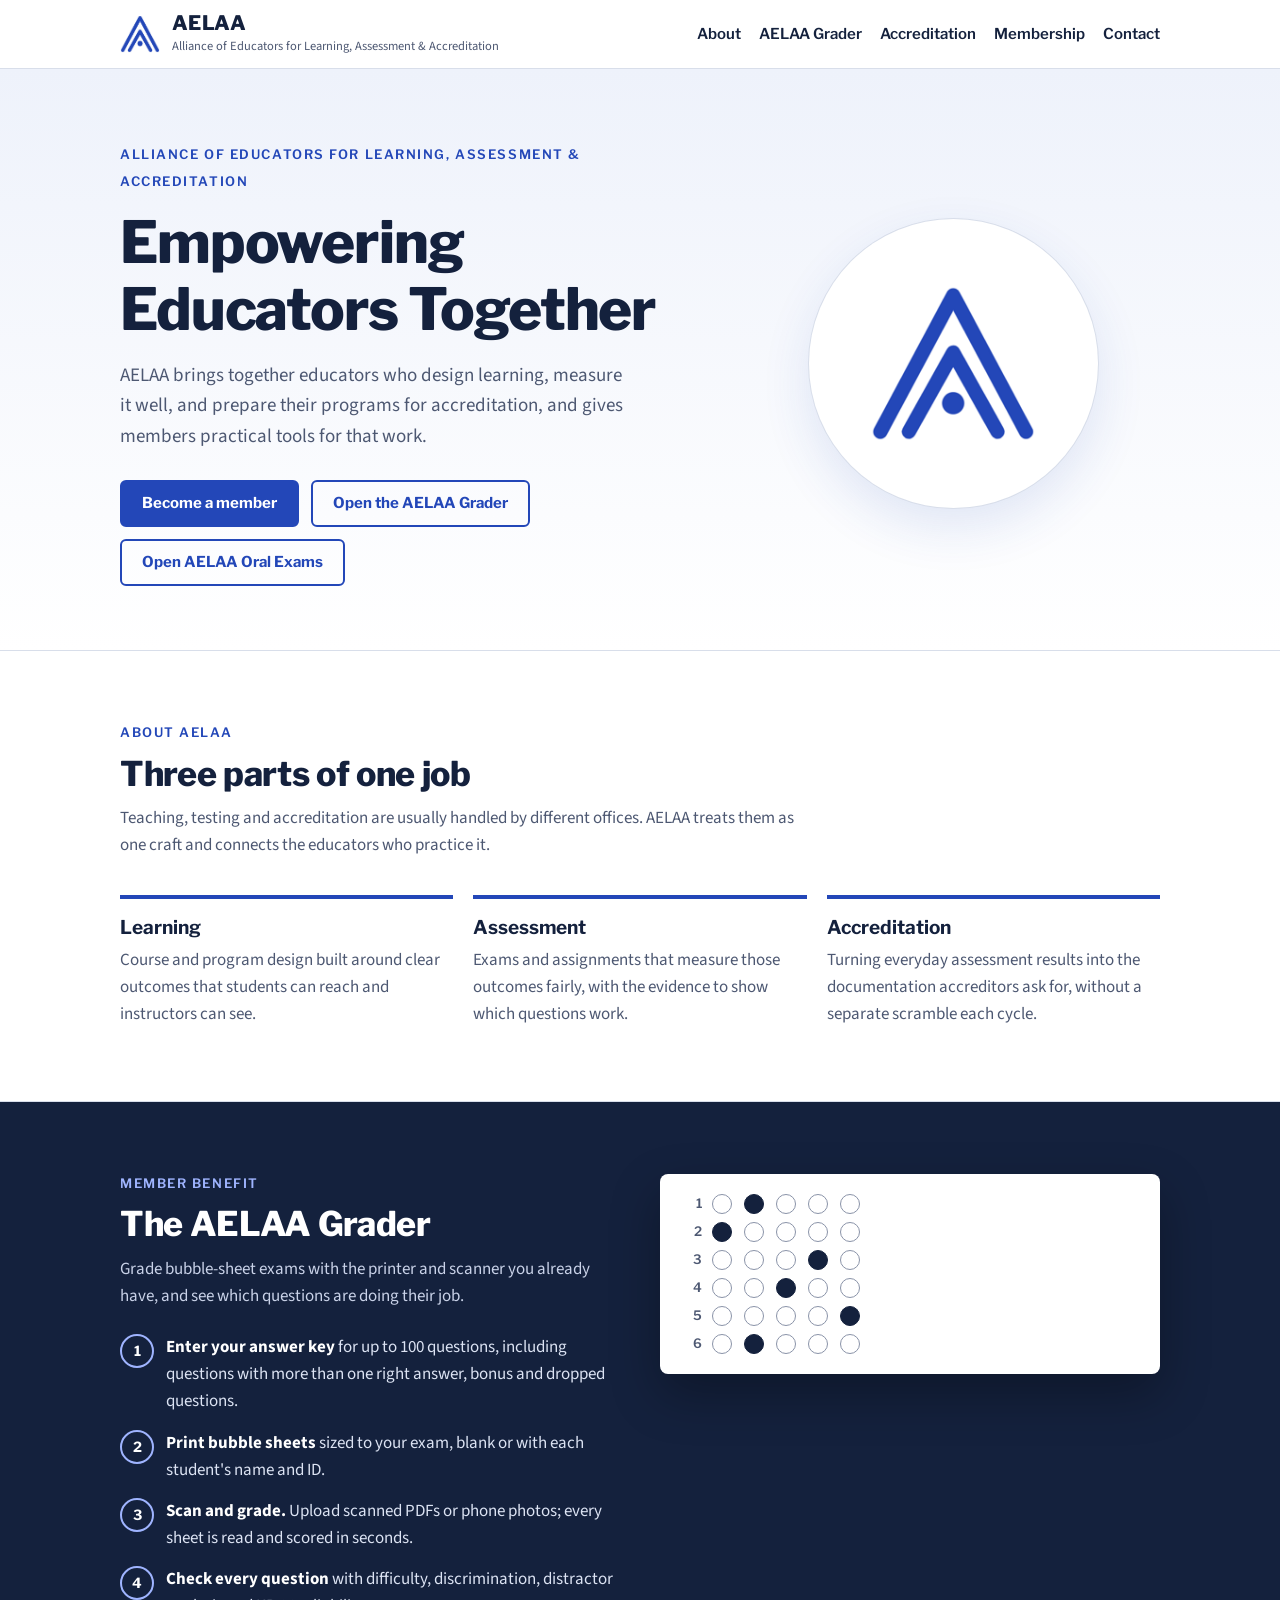
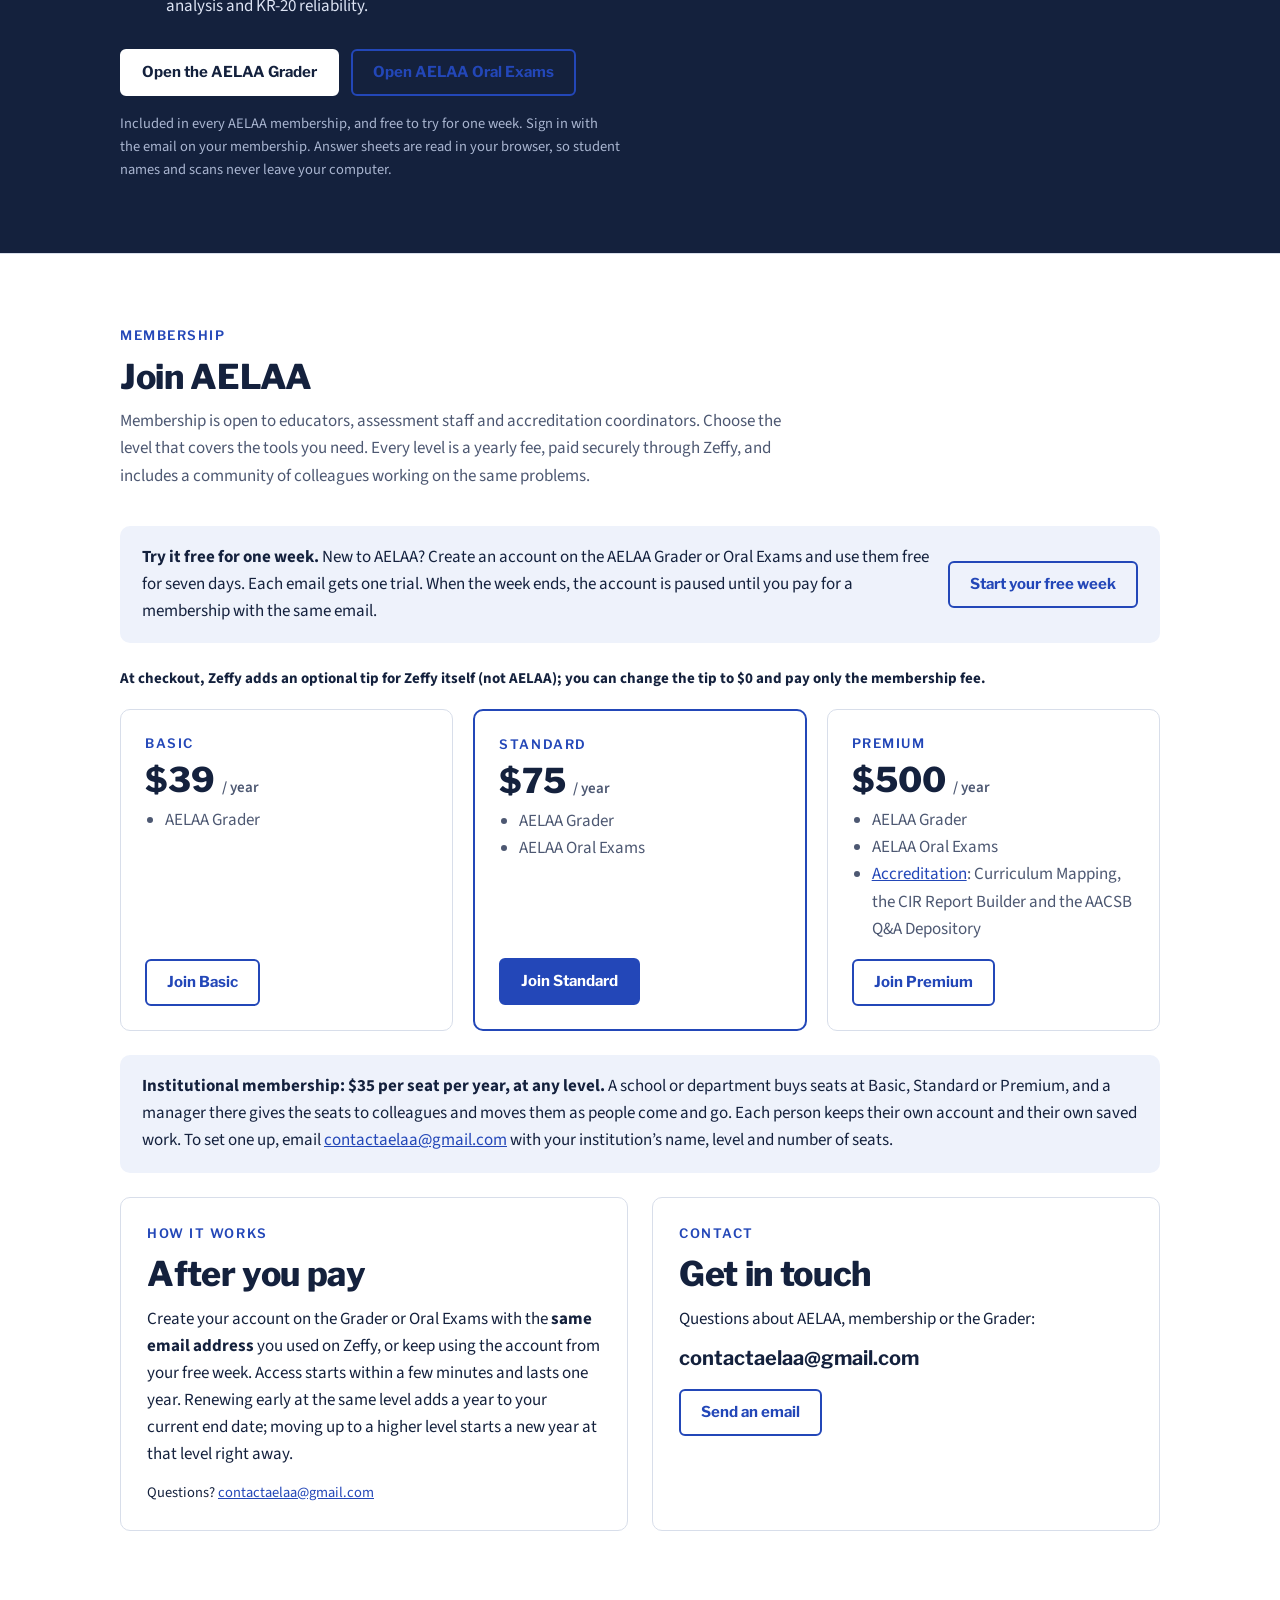
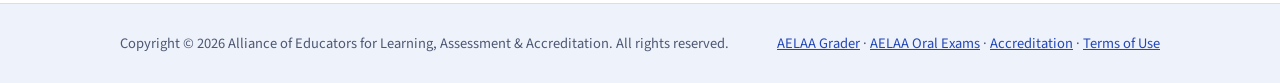
==== commit dd804859: "Add Zeffy tip note above membership tiers" ====
--- a/index.html
+++ b/index.html
@@ -95,6 +95,7 @@
 .tier .btn{align-self:flex-start;margin-top:6px}
 .trial{background:var(--mist);border-radius:10px;padding:18px 22px;margin-bottom:24px;display:flex;gap:14px;align-items:center;flex-wrap:wrap}
 .trial p{flex:1;min-width:260px}
+.tip-note{margin:0 0 18px;font-size:15px}
 @media (max-width:820px){.tiers{grid-template-columns:minmax(0,1fr)}}
 
 /* membership + contact */
@@ -202,6 +203,7 @@
         <p><b>Try it free for one week.</b> New to AELAA? Create an account on the AELAA Grader or Oral Exams and use them free for seven days. Each email gets one trial. When the week ends, the account is paused until you pay for a membership with the same email.</p>
         <a class="btn ghost" href="https://grader.aelaa.org">Start your free week</a>
       </div>
+      <p class="tip-note"><b>At checkout, Zeffy adds an optional tip for Zeffy itself (not AELAA); you can change the tip to $0 and pay only the membership fee.</b></p>
       <div class="tiers">
         <div class="tier">
           <span class="eyebrow">Basic</span>
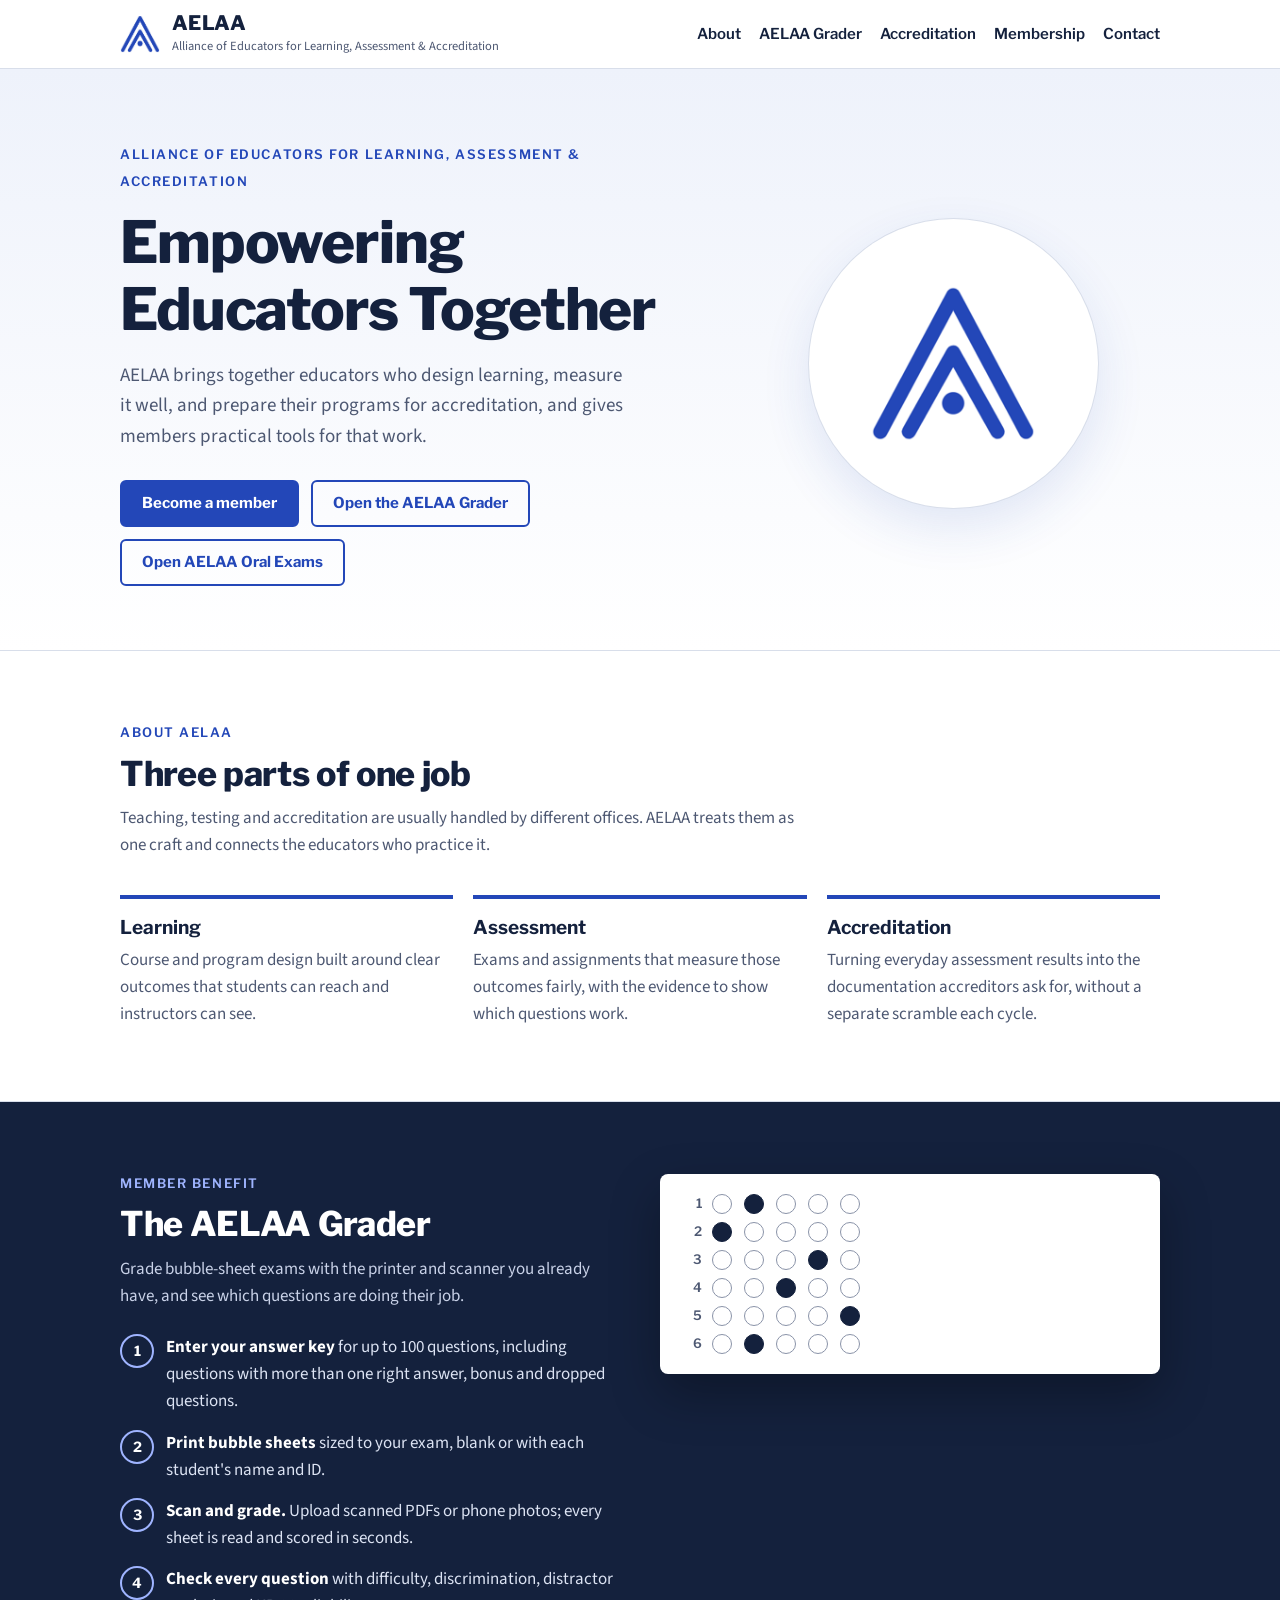
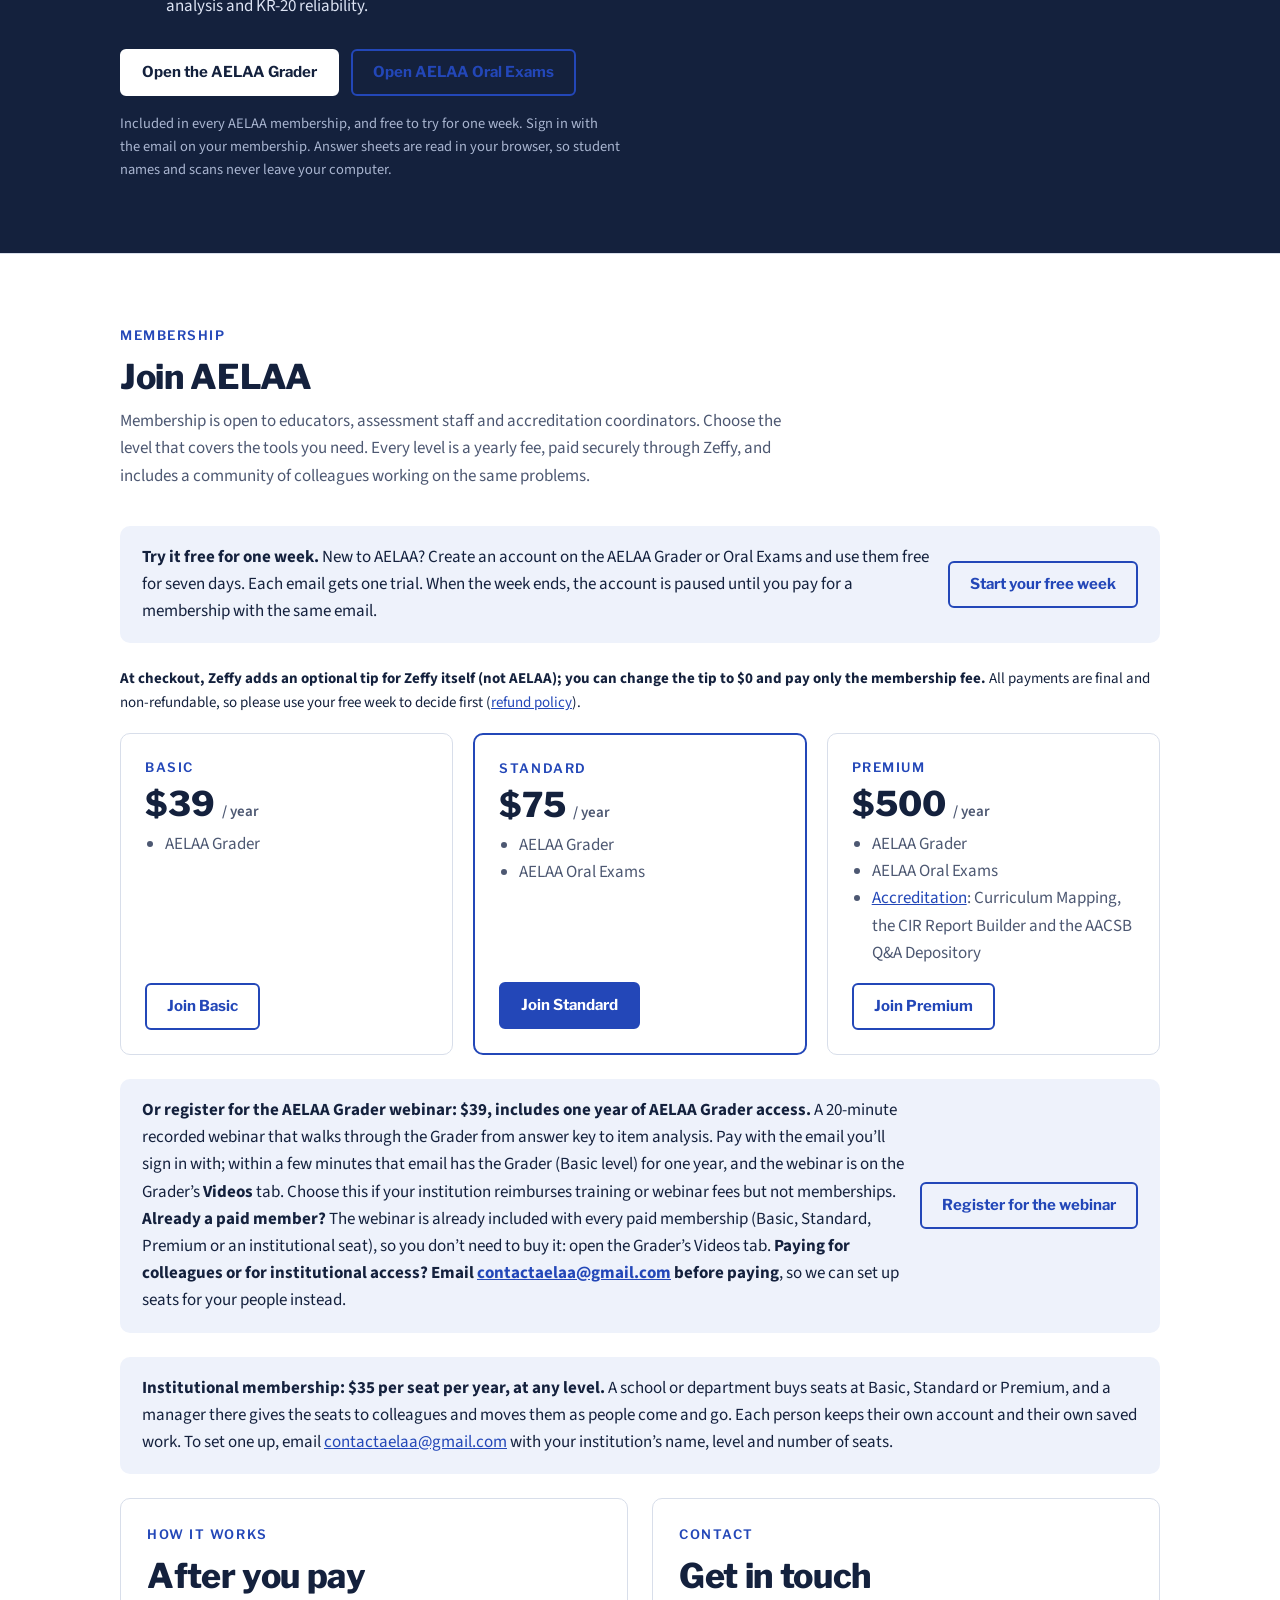
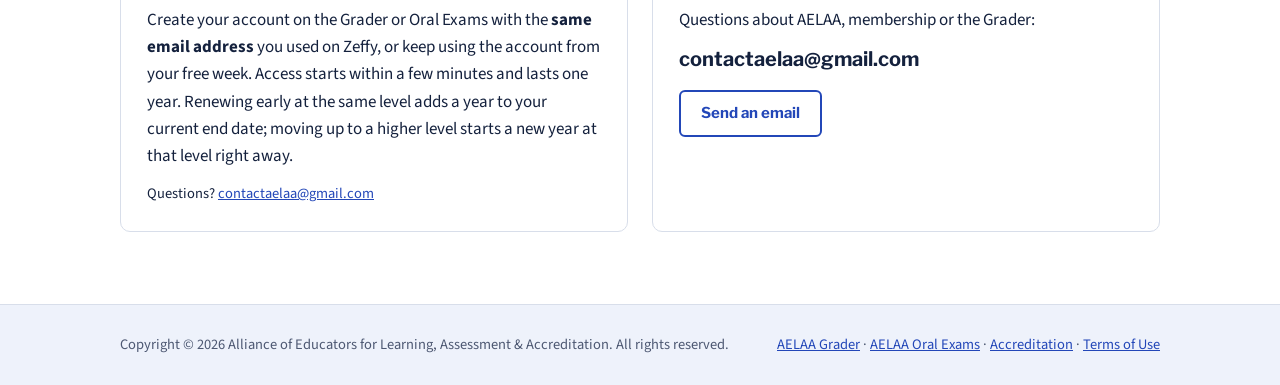
==== commit fb79c98e: "Add webinar route, refund notice and .gitignore Membership section: $39 AELAA Grader webinar option " ====
--- a/index.html
+++ b/index.html
@@ -1,258 +1,264 @@
-<!doctype html>
-<html lang="en">
-<head>
-<meta charset="utf-8">
-<meta name="viewport" content="width=device-width,initial-scale=1">
-<title>AELAA | Alliance of Educators for Learning, Assessment &amp; Accreditation</title>
-<meta name="description" content="The Alliance of Educators for Learning, Assessment & Accreditation. Empowering educators together. Membership from $39 a year includes the AELAA Grader for bubble-sheet exams; try it free for one week.">
-<link rel="icon" type="image/png" href="logo.png">
-<link rel="preconnect" href="https://fonts.googleapis.com">
-<link rel="preconnect" href="https://fonts.gstatic.com" crossorigin>
-<link rel="stylesheet" href="https://fonts.googleapis.com/css2?family=Libre+Franklin:wght@600;700;800&family=Source+Sans+3:wght@400;600&display=swap">
-<style>
-/* Layout: one column of full-width bands; content centered at 1080px. */
-:root{
-  --blue:#2347B8; --blue-deep:#16307F; --ink:#14213D; --muted:#4D5872;
-  --paper:#FFFFFF; --mist:#EEF2FB; --line:#D8DEEA;
-  --display:"Libre Franklin","Helvetica Neue",Arial,sans-serif;
-  --body:"Source Sans 3","Segoe UI",system-ui,sans-serif;
-}
-*{box-sizing:border-box}
-html{scroll-behavior:smooth}
-body{margin:0;background:var(--paper);color:var(--ink);font:17px/1.6 var(--body)}
-a{color:var(--blue)}
-.wrap{max-width:1080px;margin:0 auto;padding:0 20px}
-h1,h2,h3{font-family:var(--display);line-height:1.15;margin:0;text-wrap:balance}
-h2{font-size:clamp(26px,3.4vw,34px);font-weight:800;letter-spacing:-.01em}
-h3{font-size:19px;font-weight:700}
-p{margin:0}
-.eyebrow{font:600 13px/1.45 var(--display);letter-spacing:.12em;text-transform:uppercase;color:var(--blue)}
-.btn{display:inline-flex;align-items:center;gap:8px;font:700 15px/1 var(--display);padding:14px 20px;border-radius:6px;text-decoration:none;border:2px solid var(--blue)}
-.btn.solid{background:var(--blue);color:#fff}
-.btn.solid:hover{background:var(--blue-deep);border-color:var(--blue-deep)}
-.btn.ghost{color:var(--blue);background:transparent}
-.btn.ghost:hover{background:var(--mist)}
-a:focus-visible,.btn:focus-visible{outline:3px solid var(--blue);outline-offset:3px}
-
-/* header */
-header{position:sticky;top:0;z-index:5;background:rgba(255,255,255,.96);border-bottom:1px solid var(--line);backdrop-filter:saturate(1.4) blur(6px)}
-.bar{display:flex;align-items:center;gap:20px;min-height:68px;flex-wrap:wrap;padding-block:8px}
-.brand{display:flex;align-items:center;gap:12px;text-decoration:none;color:var(--ink);margin-right:auto}
-.brand img{width:40px;height:auto}
-.brand b{font:800 20px/1 var(--display);letter-spacing:.02em;display:block}
-.brand small{font-size:12.5px;color:var(--muted);display:block;margin-top:3px}
-nav{display:flex;gap:18px;flex-wrap:wrap;font:600 15px/1 var(--display)}
-nav a{color:var(--ink);text-decoration:none}
-nav a:hover{color:var(--blue)}
-@media (max-width:720px){.brand small{display:none}nav{gap:14px;font-size:14px}}
-
-/* hero */
-.hero{background:linear-gradient(180deg,var(--mist),var(--paper));padding:72px 0 64px}
-.hero-grid{display:grid;grid-template-columns:minmax(0,1.4fr) minmax(0,1fr);gap:48px;align-items:center}
-.hero h1{font-size:clamp(36px,5.4vw,58px);font-weight:800;letter-spacing:-.02em;margin:14px 0 18px}
-.hero p.lead{font-size:19px;color:var(--muted);max-width:56ch}
-.hero .actions{display:flex;gap:12px;flex-wrap:wrap;margin-top:28px}
-.mark{justify-self:center;width:min(300px,70%);aspect-ratio:1;border-radius:50%;background:#fff;display:grid;place-items:center;box-shadow:0 0 0 1px var(--line),0 20px 50px rgba(35,71,184,.12)}
-.mark img{width:58%;height:auto}
-@media (max-width:820px){.hero-grid{grid-template-columns:minmax(0,1fr)}.mark{display:none}.hero{padding:48px 0}}
-
-/* sections */
-section.band{padding:72px 0;border-top:1px solid var(--line);scroll-margin-top:68px}
-#contact{scroll-margin-top:90px}
-.head{max-width:680px;display:flex;flex-direction:column;gap:12px;margin-bottom:36px}
-.head p{color:var(--muted)}
-.pillars{display:grid;grid-template-columns:repeat(3,minmax(0,1fr));gap:20px}
-.pillar{border-top:4px solid var(--blue);padding-top:18px;display:flex;flex-direction:column;gap:8px}
-.pillar p{color:var(--muted)}
-@media (max-width:820px){.pillars{grid-template-columns:minmax(0,1fr)}}
-
-/* grader */
-.grader{background:var(--ink);color:#fff;border-top:0}
-.grader .eyebrow{color:#9FB4FF}
-.grader .head p{color:#C9D2E8}
-.grader-grid{display:grid;grid-template-columns:minmax(0,1fr) minmax(0,1fr);gap:40px;align-items:start}
-.steps{list-style:none;margin:0;padding:0;display:flex;flex-direction:column;gap:14px;counter-reset:s}
-.steps li{display:grid;grid-template-columns:34px minmax(0,1fr);gap:12px;align-items:start;color:#DCE3F3}
-.steps li::before{counter-increment:s;content:counter(s);width:30px;height:30px;border-radius:50%;border:2px solid #9FB4FF;color:#fff;display:grid;place-items:center;font:700 14px/1 var(--display)}
-.steps b{color:#fff}
-.sheet{background:#fff;border-radius:8px;padding:20px;color:var(--ink);display:grid;grid-template-columns:auto repeat(5,22px);gap:8px 10px;align-items:center;justify-content:start;font:600 13px/1 var(--display);box-shadow:0 20px 50px rgba(0,0,0,.3)}
-.sheet .n{color:var(--muted);text-align:right;min-width:22px}
-.sheet i{width:20px;height:20px;border-radius:50%;border:1.5px solid #8A93A8;display:block}
-.sheet i.f{background:var(--ink);border-color:var(--ink)}
-.grader .actions{display:flex;gap:12px;flex-wrap:wrap;margin-top:28px}
-.grader .btn.solid{background:#fff;color:var(--ink);border-color:#fff}
-.grader .btn.solid:hover{background:#DCE3F3;border-color:#DCE3F3}
-.note{margin-top:16px;font-size:14.5px;color:#A9B5D0}
-@media (max-width:820px){.grader-grid{grid-template-columns:minmax(0,1fr)}}
-
-/* membership levels */
-.tiers{display:grid;grid-template-columns:repeat(3,minmax(0,1fr));gap:20px;margin-bottom:24px}
-.tier{border:1px solid var(--line);border-radius:10px;padding:24px;display:flex;flex-direction:column;gap:10px}
-.tier.featured{border:2px solid var(--blue)}
-.tier .price{font:800 34px/1 var(--display);color:var(--ink)}
-.tier .price small{font:600 15px/1 var(--body);color:var(--muted)}
-.tier ul{margin:0;padding-left:20px;color:var(--muted);flex:1}
-.tier .btn{align-self:flex-start;margin-top:6px}
-.trial{background:var(--mist);border-radius:10px;padding:18px 22px;margin-bottom:24px;display:flex;gap:14px;align-items:center;flex-wrap:wrap}
-.trial p{flex:1;min-width:260px}
-.tip-note{margin:0 0 18px;font-size:15px}
-@media (max-width:820px){.tiers{grid-template-columns:minmax(0,1fr)}}
-
-/* membership + contact */
-.two{display:grid;grid-template-columns:minmax(0,1fr) minmax(0,1fr);gap:24px}
-.card{border:1px solid var(--line);border-radius:10px;padding:26px;display:flex;flex-direction:column;gap:12px}
-.card ul{margin:0;padding-left:20px;color:var(--muted)}
-.card .btn{align-self:flex-start;margin-top:6px}
-.email{font:700 20px/1.3 var(--display);word-break:break-word}
-@media (max-width:820px){.two{grid-template-columns:minmax(0,1fr)}}
-
-footer{background:var(--mist);border-top:1px solid var(--line);padding:28px 0;font-size:14.5px;color:var(--muted)}
-footer .wrap{display:flex;justify-content:space-between;gap:12px;flex-wrap:wrap}
-@media (prefers-reduced-motion:reduce){html{scroll-behavior:auto}}
-</style>
-</head>
-<body>
-
-<header>
-  <div class="wrap bar">
-    <a class="brand" href="#top" aria-label="AELAA home">
-      <img src="logo.png" alt="" width="40" height="38">
-      <span><b>AELAA</b><small>Alliance of Educators for Learning, Assessment &amp; Accreditation</small></span>
-    </a>
-    <nav aria-label="Main">
-      <a href="#about">About</a>
-      <a href="#grader">AELAA Grader</a>
-      <a href="accreditation/">Accreditation</a>
-      <a href="#membership">Membership</a>
-      <a href="#contact">Contact</a>
-    </nav>
-  </div>
-</header>
-
-<main id="top">
-  <section class="hero">
-    <div class="wrap hero-grid">
-      <div>
-        <span class="eyebrow">Alliance of Educators for Learning, Assessment &amp; Accreditation</span>
-        <h1>Empowering Educators Together</h1>
-        <p class="lead">AELAA brings together educators who design learning, measure it well, and prepare their programs for accreditation, and gives members practical tools for that work.</p>
-        <div class="actions">
-          <a class="btn solid" href="#membership">Become a member</a>
-          <a class="btn ghost" href="https://grader.aelaa.org">Open the AELAA Grader</a>
-          <a class="btn ghost" href="https://exam.aelaa.org">Open AELAA Oral Exams</a>
-        </div>
-      </div>
-      <div class="mark" aria-hidden="true"><img src="logo.png" alt=""></div>
-    </div>
-  </section>
-
-  <section class="band" id="about">
-    <div class="wrap">
-      <div class="head">
-        <span class="eyebrow">About AELAA</span>
-        <h2>Three parts of one job</h2>
-        <p>Teaching, testing and accreditation are usually handled by different offices. AELAA treats them as one craft and connects the educators who practice it.</p>
-      </div>
-      <div class="pillars">
-        <div class="pillar"><h3>Learning</h3><p>Course and program design built around clear outcomes that students can reach and instructors can see.</p></div>
-        <div class="pillar"><h3>Assessment</h3><p>Exams and assignments that measure those outcomes fairly, with the evidence to show which questions work.</p></div>
-        <div class="pillar"><h3>Accreditation</h3><p>Turning everyday assessment results into the documentation accreditors ask for, without a separate scramble each cycle.</p></div>
-      </div>
-    </div>
-  </section>
-
-  <section class="band grader" id="grader">
-    <div class="wrap grader-grid">
-      <div>
-        <div class="head" style="margin-bottom:24px">
-          <span class="eyebrow">Member benefit</span>
-          <h2>The AELAA Grader</h2>
-          <p>Grade bubble-sheet exams with the printer and scanner you already have, and see which questions are doing their job.</p>
-        </div>
-        <ol class="steps">
-          <li><span><b>Enter your answer key</b> for up to 100 questions, including questions with more than one right answer, bonus and dropped questions.</span></li>
-          <li><span><b>Print bubble sheets</b> sized to your exam, blank or with each student's name and ID.</span></li>
-          <li><span><b>Scan and grade.</b> Upload scanned PDFs or phone photos; every sheet is read and scored in seconds.</span></li>
-          <li><span><b>Check every question</b> with difficulty, discrimination, distractor analysis and KR-20 reliability.</span></li>
-        </ol>
-        <div class="actions">
-          <a class="btn solid" href="https://grader.aelaa.org">Open the AELAA Grader</a>
-          <a class="btn ghost" href="https://exam.aelaa.org">Open AELAA Oral Exams</a>
-        </div>
-        <p class="note">Included in every AELAA membership, and free to try for one week. Sign in with the email on your membership. Answer sheets are read in your browser, so student names and scans never leave your computer.</p>
-      </div>
-      <div class="sheet" aria-hidden="true">
-        <span class="n">1</span><i></i><i class="f"></i><i></i><i></i><i></i>
-        <span class="n">2</span><i class="f"></i><i></i><i></i><i></i><i></i>
-        <span class="n">3</span><i></i><i></i><i></i><i class="f"></i><i></i>
-        <span class="n">4</span><i></i><i></i><i class="f"></i><i></i><i></i>
-        <span class="n">5</span><i></i><i></i><i></i><i></i><i class="f"></i>
-        <span class="n">6</span><i></i><i class="f"></i><i></i><i></i><i></i>
-      </div>
-    </div>
-  </section>
-
-  <section class="band" id="membership">
-    <div class="wrap">
-      <div class="head">
-        <span class="eyebrow">Membership</span>
-        <h2>Join AELAA</h2>
-        <p>Membership is open to educators, assessment staff and accreditation coordinators. Choose the level that covers the tools you need. Every level is a yearly fee, paid securely through Zeffy, and includes a community of colleagues working on the same problems.</p>
-      </div>
-      <div class="trial">
-        <p><b>Try it free for one week.</b> New to AELAA? Create an account on the AELAA Grader or Oral Exams and use them free for seven days. Each email gets one trial. When the week ends, the account is paused until you pay for a membership with the same email.</p>
-        <a class="btn ghost" href="https://grader.aelaa.org">Start your free week</a>
-      </div>
-      <p class="tip-note"><b>At checkout, Zeffy adds an optional tip for Zeffy itself (not AELAA); you can change the tip to $0 and pay only the membership fee.</b></p>
-      <div class="tiers">
-        <div class="tier">
-          <span class="eyebrow">Basic</span>
-          <p class="price">$39 <small>/ year</small></p>
-          <ul><li>AELAA Grader</li></ul>
-          <a class="btn ghost" href="https://www.zeffy.com/en-US/ticketing/alliance-of-educators-for-learning-assessment-and-accreditations-memberships">Join Basic</a>
-        </div>
-        <div class="tier featured">
-          <span class="eyebrow">Standard</span>
-          <p class="price">$75 <small>/ year</small></p>
-          <ul><li>AELAA Grader</li><li>AELAA Oral Exams</li></ul>
-          <a class="btn solid" href="https://www.zeffy.com/en-US/ticketing/alliance-of-educators-for-learning-assessment-and-accreditations-memberships">Join Standard</a>
-        </div>
-        <div class="tier">
-          <span class="eyebrow">Premium</span>
-          <p class="price">$500 <small>/ year</small></p>
-          <ul><li>AELAA Grader</li><li>AELAA Oral Exams</li><li><a href="accreditation/">Accreditation</a>: Curriculum Mapping, the CIR Report Builder and the AACSB Q&amp;A Depository</li></ul>
-          <a class="btn ghost" href="https://www.zeffy.com/en-US/donation-form/aelaa-accreditation">Join Premium</a>
-        </div>
-      </div>
-    </div>
-    <div class="wrap">
-      <div class="trial">
-        <p><b>Institutional membership: $35 per seat per year, at any level.</b> A school or department buys seats at Basic, Standard or Premium, and a manager there gives the seats to colleagues and moves them as people come and go. Each person keeps their own account and their own saved work. To set one up, email <a href="mailto:contactaelaa@gmail.com?subject=AELAA%20institutional%20membership">contactaelaa@gmail.com</a> with your institution’s name, level and number of seats.</p>
-      </div>
-    </div>
-    <div class="wrap two">
-      <div class="card">
-        <span class="eyebrow">How it works</span>
-        <h2>After you pay</h2>
-        <p>Create your account on the Grader or Oral Exams with the <b>same email address</b> you used on Zeffy, or keep using the account from your free week. Access starts within a few minutes and lasts one year. Renewing early at the same level adds a year to your current end date; moving up to a higher level starts a new year at that level right away.</p>
-        <p style="font-size:14.5px">Questions? <a href="mailto:contactaelaa@gmail.com?subject=AELAA%20membership">contactaelaa@gmail.com</a></p>
-      </div>
-      <div class="card" id="contact">
-        <span class="eyebrow">Contact</span>
-        <h2>Get in touch</h2>
-        <p>Questions about AELAA, membership or the Grader:</p>
-        <p class="email">contactaelaa@gmail.com</p>
-        <a class="btn ghost" href="mailto:contactaelaa@gmail.com">Send an email</a>
-      </div>
-    </div>
-  </section>
-</main>
-
-<footer>
-  <div class="wrap">
-    <span>Copyright © 2026 Alliance of Educators for Learning, Assessment &amp; Accreditation. All rights reserved.</span>
-    <span><a href="https://grader.aelaa.org">AELAA Grader</a> · <a href="https://exam.aelaa.org">AELAA Oral Exams</a> · <a href="accreditation/">Accreditation</a> · <a href="terms/">Terms of Use</a></span>
-  </div>
-</footer>
-</body>
-</html>
+<!doctype html>
+<html lang="en">
+<head>
+<meta charset="utf-8">
+<meta name="viewport" content="width=device-width,initial-scale=1">
+<title>AELAA | Alliance of Educators for Learning, Assessment &amp; Accreditation</title>
+<meta name="description" content="The Alliance of Educators for Learning, Assessment & Accreditation. Empowering educators together. Membership from $39 a year includes the AELAA Grader for bubble-sheet exams; try it free for one week.">
+<link rel="icon" type="image/png" href="logo.png">
+<link rel="preconnect" href="https://fonts.googleapis.com">
+<link rel="preconnect" href="https://fonts.gstatic.com" crossorigin>
+<link rel="stylesheet" href="https://fonts.googleapis.com/css2?family=Libre+Franklin:wght@600;700;800&family=Source+Sans+3:wght@400;600&display=swap">
+<style>
+/* Layout: one column of full-width bands; content centered at 1080px. */
+:root{
+  --blue:#2347B8; --blue-deep:#16307F; --ink:#14213D; --muted:#4D5872;
+  --paper:#FFFFFF; --mist:#EEF2FB; --line:#D8DEEA;
+  --display:"Libre Franklin","Helvetica Neue",Arial,sans-serif;
+  --body:"Source Sans 3","Segoe UI",system-ui,sans-serif;
+}
+*{box-sizing:border-box}
+html{scroll-behavior:smooth}
+body{margin:0;background:var(--paper);color:var(--ink);font:17px/1.6 var(--body)}
+a{color:var(--blue)}
+.wrap{max-width:1080px;margin:0 auto;padding:0 20px}
+h1,h2,h3{font-family:var(--display);line-height:1.15;margin:0;text-wrap:balance}
+h2{font-size:clamp(26px,3.4vw,34px);font-weight:800;letter-spacing:-.01em}
+h3{font-size:19px;font-weight:700}
+p{margin:0}
+.eyebrow{font:600 13px/1.45 var(--display);letter-spacing:.12em;text-transform:uppercase;color:var(--blue)}
+.btn{display:inline-flex;align-items:center;gap:8px;font:700 15px/1 var(--display);padding:14px 20px;border-radius:6px;text-decoration:none;border:2px solid var(--blue)}
+.btn.solid{background:var(--blue);color:#fff}
+.btn.solid:hover{background:var(--blue-deep);border-color:var(--blue-deep)}
+.btn.ghost{color:var(--blue);background:transparent}
+.btn.ghost:hover{background:var(--mist)}
+a:focus-visible,.btn:focus-visible{outline:3px solid var(--blue);outline-offset:3px}
+
+/* header */
+header{position:sticky;top:0;z-index:5;background:rgba(255,255,255,.96);border-bottom:1px solid var(--line);backdrop-filter:saturate(1.4) blur(6px)}
+.bar{display:flex;align-items:center;gap:20px;min-height:68px;flex-wrap:wrap;padding-block:8px}
+.brand{display:flex;align-items:center;gap:12px;text-decoration:none;color:var(--ink);margin-right:auto}
+.brand img{width:40px;height:auto}
+.brand b{font:800 20px/1 var(--display);letter-spacing:.02em;display:block}
+.brand small{font-size:12.5px;color:var(--muted);display:block;margin-top:3px}
+nav{display:flex;gap:18px;flex-wrap:wrap;font:600 15px/1 var(--display)}
+nav a{color:var(--ink);text-decoration:none}
+nav a:hover{color:var(--blue)}
+@media (max-width:720px){.brand small{display:none}nav{gap:14px;font-size:14px}}
+
+/* hero */
+.hero{background:linear-gradient(180deg,var(--mist),var(--paper));padding:72px 0 64px}
+.hero-grid{display:grid;grid-template-columns:minmax(0,1.4fr) minmax(0,1fr);gap:48px;align-items:center}
+.hero h1{font-size:clamp(36px,5.4vw,58px);font-weight:800;letter-spacing:-.02em;margin:14px 0 18px}
+.hero p.lead{font-size:19px;color:var(--muted);max-width:56ch}
+.hero .actions{display:flex;gap:12px;flex-wrap:wrap;margin-top:28px}
+.mark{justify-self:center;width:min(300px,70%);aspect-ratio:1;border-radius:50%;background:#fff;display:grid;place-items:center;box-shadow:0 0 0 1px var(--line),0 20px 50px rgba(35,71,184,.12)}
+.mark img{width:58%;height:auto}
+@media (max-width:820px){.hero-grid{grid-template-columns:minmax(0,1fr)}.mark{display:none}.hero{padding:48px 0}}
+
+/* sections */
+section.band{padding:72px 0;border-top:1px solid var(--line);scroll-margin-top:68px}
+#contact{scroll-margin-top:90px}
+.head{max-width:680px;display:flex;flex-direction:column;gap:12px;margin-bottom:36px}
+.head p{color:var(--muted)}
+.pillars{display:grid;grid-template-columns:repeat(3,minmax(0,1fr));gap:20px}
+.pillar{border-top:4px solid var(--blue);padding-top:18px;display:flex;flex-direction:column;gap:8px}
+.pillar p{color:var(--muted)}
+@media (max-width:820px){.pillars{grid-template-columns:minmax(0,1fr)}}
+
+/* grader */
+.grader{background:var(--ink);color:#fff;border-top:0}
+.grader .eyebrow{color:#9FB4FF}
+.grader .head p{color:#C9D2E8}
+.grader-grid{display:grid;grid-template-columns:minmax(0,1fr) minmax(0,1fr);gap:40px;align-items:start}
+.steps{list-style:none;margin:0;padding:0;display:flex;flex-direction:column;gap:14px;counter-reset:s}
+.steps li{display:grid;grid-template-columns:34px minmax(0,1fr);gap:12px;align-items:start;color:#DCE3F3}
+.steps li::before{counter-increment:s;content:counter(s);width:30px;height:30px;border-radius:50%;border:2px solid #9FB4FF;color:#fff;display:grid;place-items:center;font:700 14px/1 var(--display)}
+.steps b{color:#fff}
+.sheet{background:#fff;border-radius:8px;padding:20px;color:var(--ink);display:grid;grid-template-columns:auto repeat(5,22px);gap:8px 10px;align-items:center;justify-content:start;font:600 13px/1 var(--display);box-shadow:0 20px 50px rgba(0,0,0,.3)}
+.sheet .n{color:var(--muted);text-align:right;min-width:22px}
+.sheet i{width:20px;height:20px;border-radius:50%;border:1.5px solid #8A93A8;display:block}
+.sheet i.f{background:var(--ink);border-color:var(--ink)}
+.grader .actions{display:flex;gap:12px;flex-wrap:wrap;margin-top:28px}
+.grader .btn.solid{background:#fff;color:var(--ink);border-color:#fff}
+.grader .btn.solid:hover{background:#DCE3F3;border-color:#DCE3F3}
+.note{margin-top:16px;font-size:14.5px;color:#A9B5D0}
+@media (max-width:820px){.grader-grid{grid-template-columns:minmax(0,1fr)}}
+
+/* membership levels */
+.tiers{display:grid;grid-template-columns:repeat(3,minmax(0,1fr));gap:20px;margin-bottom:24px}
+.tier{border:1px solid var(--line);border-radius:10px;padding:24px;display:flex;flex-direction:column;gap:10px}
+.tier.featured{border:2px solid var(--blue)}
+.tier .price{font:800 34px/1 var(--display);color:var(--ink)}
+.tier .price small{font:600 15px/1 var(--body);color:var(--muted)}
+.tier ul{margin:0;padding-left:20px;color:var(--muted);flex:1}
+.tier .btn{align-self:flex-start;margin-top:6px}
+.trial{background:var(--mist);border-radius:10px;padding:18px 22px;margin-bottom:24px;display:flex;gap:14px;align-items:center;flex-wrap:wrap}
+.trial p{flex:1;min-width:260px}
+.tip-note{margin:0 0 18px;font-size:15px}
+@media (max-width:820px){.tiers{grid-template-columns:minmax(0,1fr)}}
+
+/* membership + contact */
+.two{display:grid;grid-template-columns:minmax(0,1fr) minmax(0,1fr);gap:24px}
+.card{border:1px solid var(--line);border-radius:10px;padding:26px;display:flex;flex-direction:column;gap:12px}
+.card ul{margin:0;padding-left:20px;color:var(--muted)}
+.card .btn{align-self:flex-start;margin-top:6px}
+.email{font:700 20px/1.3 var(--display);word-break:break-word}
+@media (max-width:820px){.two{grid-template-columns:minmax(0,1fr)}}
+
+footer{background:var(--mist);border-top:1px solid var(--line);padding:28px 0;font-size:14.5px;color:var(--muted)}
+footer .wrap{display:flex;justify-content:space-between;gap:12px;flex-wrap:wrap}
+@media (prefers-reduced-motion:reduce){html{scroll-behavior:auto}}
+</style>
+</head>
+<body>
+
+<header>
+  <div class="wrap bar">
+    <a class="brand" href="#top" aria-label="AELAA home">
+      <img src="logo.png" alt="" width="40" height="38">
+      <span><b>AELAA</b><small>Alliance of Educators for Learning, Assessment &amp; Accreditation</small></span>
+    </a>
+    <nav aria-label="Main">
+      <a href="#about">About</a>
+      <a href="#grader">AELAA Grader</a>
+      <a href="accreditation/">Accreditation</a>
+      <a href="#membership">Membership</a>
+      <a href="#contact">Contact</a>
+    </nav>
+  </div>
+</header>
+
+<main id="top">
+  <section class="hero">
+    <div class="wrap hero-grid">
+      <div>
+        <span class="eyebrow">Alliance of Educators for Learning, Assessment &amp; Accreditation</span>
+        <h1>Empowering Educators Together</h1>
+        <p class="lead">AELAA brings together educators who design learning, measure it well, and prepare their programs for accreditation, and gives members practical tools for that work.</p>
+        <div class="actions">
+          <a class="btn solid" href="#membership">Become a member</a>
+          <a class="btn ghost" href="https://grader.aelaa.org">Open the AELAA Grader</a>
+          <a class="btn ghost" href="https://exam.aelaa.org">Open AELAA Oral Exams</a>
+        </div>
+      </div>
+      <div class="mark" aria-hidden="true"><img src="logo.png" alt=""></div>
+    </div>
+  </section>
+
+  <section class="band" id="about">
+    <div class="wrap">
+      <div class="head">
+        <span class="eyebrow">About AELAA</span>
+        <h2>Three parts of one job</h2>
+        <p>Teaching, testing and accreditation are usually handled by different offices. AELAA treats them as one craft and connects the educators who practice it.</p>
+      </div>
+      <div class="pillars">
+        <div class="pillar"><h3>Learning</h3><p>Course and program design built around clear outcomes that students can reach and instructors can see.</p></div>
+        <div class="pillar"><h3>Assessment</h3><p>Exams and assignments that measure those outcomes fairly, with the evidence to show which questions work.</p></div>
+        <div class="pillar"><h3>Accreditation</h3><p>Turning everyday assessment results into the documentation accreditors ask for, without a separate scramble each cycle.</p></div>
+      </div>
+    </div>
+  </section>
+
+  <section class="band grader" id="grader">
+    <div class="wrap grader-grid">
+      <div>
+        <div class="head" style="margin-bottom:24px">
+          <span class="eyebrow">Member benefit</span>
+          <h2>The AELAA Grader</h2>
+          <p>Grade bubble-sheet exams with the printer and scanner you already have, and see which questions are doing their job.</p>
+        </div>
+        <ol class="steps">
+          <li><span><b>Enter your answer key</b> for up to 100 questions, including questions with more than one right answer, bonus and dropped questions.</span></li>
+          <li><span><b>Print bubble sheets</b> sized to your exam, blank or with each student's name and ID.</span></li>
+          <li><span><b>Scan and grade.</b> Upload scanned PDFs or phone photos; every sheet is read and scored in seconds.</span></li>
+          <li><span><b>Check every question</b> with difficulty, discrimination, distractor analysis and KR-20 reliability.</span></li>
+        </ol>
+        <div class="actions">
+          <a class="btn solid" href="https://grader.aelaa.org">Open the AELAA Grader</a>
+          <a class="btn ghost" href="https://exam.aelaa.org">Open AELAA Oral Exams</a>
+        </div>
+        <p class="note">Included in every AELAA membership, and free to try for one week. Sign in with the email on your membership. Answer sheets are read in your browser, so student names and scans never leave your computer.</p>
+      </div>
+      <div class="sheet" aria-hidden="true">
+        <span class="n">1</span><i></i><i class="f"></i><i></i><i></i><i></i>
+        <span class="n">2</span><i class="f"></i><i></i><i></i><i></i><i></i>
+        <span class="n">3</span><i></i><i></i><i></i><i class="f"></i><i></i>
+        <span class="n">4</span><i></i><i></i><i class="f"></i><i></i><i></i>
+        <span class="n">5</span><i></i><i></i><i></i><i></i><i class="f"></i>
+        <span class="n">6</span><i></i><i class="f"></i><i></i><i></i><i></i>
+      </div>
+    </div>
+  </section>
+
+  <section class="band" id="membership">
+    <div class="wrap">
+      <div class="head">
+        <span class="eyebrow">Membership</span>
+        <h2>Join AELAA</h2>
+        <p>Membership is open to educators, assessment staff and accreditation coordinators. Choose the level that covers the tools you need. Every level is a yearly fee, paid securely through Zeffy, and includes a community of colleagues working on the same problems.</p>
+      </div>
+      <div class="trial">
+        <p><b>Try it free for one week.</b> New to AELAA? Create an account on the AELAA Grader or Oral Exams and use them free for seven days. Each email gets one trial. When the week ends, the account is paused until you pay for a membership with the same email.</p>
+        <a class="btn ghost" href="https://grader.aelaa.org">Start your free week</a>
+      </div>
+      <p class="tip-note"><b>At checkout, Zeffy adds an optional tip for Zeffy itself (not AELAA); you can change the tip to $0 and pay only the membership fee.</b> All payments are final and non-refundable, so please use your free week to decide first (<a href="terms/#refunds">refund policy</a>).</p>
+      <div class="tiers">
+        <div class="tier">
+          <span class="eyebrow">Basic</span>
+          <p class="price">$39 <small>/ year</small></p>
+          <ul><li>AELAA Grader</li></ul>
+          <a class="btn ghost" href="https://www.zeffy.com/en-US/ticketing/alliance-of-educators-for-learning-assessment-and-accreditations-memberships">Join Basic</a>
+        </div>
+        <div class="tier featured">
+          <span class="eyebrow">Standard</span>
+          <p class="price">$75 <small>/ year</small></p>
+          <ul><li>AELAA Grader</li><li>AELAA Oral Exams</li></ul>
+          <a class="btn solid" href="https://www.zeffy.com/en-US/ticketing/alliance-of-educators-for-learning-assessment-and-accreditations-memberships">Join Standard</a>
+        </div>
+        <div class="tier">
+          <span class="eyebrow">Premium</span>
+          <p class="price">$500 <small>/ year</small></p>
+          <ul><li>AELAA Grader</li><li>AELAA Oral Exams</li><li><a href="accreditation/">Accreditation</a>: Curriculum Mapping, the CIR Report Builder and the AACSB Q&amp;A Depository</li></ul>
+          <a class="btn ghost" href="https://www.zeffy.com/en-US/donation-form/aelaa-accreditation">Join Premium</a>
+        </div>
+      </div>
+    </div>
+    <div class="wrap">
+      <div class="trial" id="webinar">
+        <p><b>Or register for the AELAA Grader webinar: $39, includes one year of AELAA Grader access.</b> A 20-minute recorded webinar that walks through the Grader from answer key to item analysis. Pay with the email you’ll sign in with; within a few minutes that email has the Grader (Basic level) for one year, and the webinar is on the Grader’s <b>Videos</b> tab. Choose this if your institution reimburses training or webinar fees but not memberships. <b>Already a paid member?</b> The webinar is already included with every paid membership (Basic, Standard, Premium or an institutional seat), so you don’t need to buy it: open the Grader’s Videos tab. <b>Paying for colleagues or for institutional access? Email <a href="mailto:contactaelaa@gmail.com?subject=AELAA%20webinar%20for%20our%20institution">contactaelaa@gmail.com</a> before paying</b>, so we can set up seats for your people instead.</p>
+        <a class="btn ghost" href="https://www.zeffy.com/en-US/ticketing/aelaa-grader-webinar">Register for the webinar</a>
+      </div>
+    </div>
+    <div class="wrap">
+      <div class="trial">
+        <p><b>Institutional membership: $35 per seat per year, at any level.</b> A school or department buys seats at Basic, Standard or Premium, and a manager there gives the seats to colleagues and moves them as people come and go. Each person keeps their own account and their own saved work. To set one up, email <a href="mailto:contactaelaa@gmail.com?subject=AELAA%20institutional%20membership">contactaelaa@gmail.com</a> with your institution’s name, level and number of seats.</p>
+      </div>
+    </div>
+    <div class="wrap two">
+      <div class="card">
+        <span class="eyebrow">How it works</span>
+        <h2>After you pay</h2>
+        <p>Create your account on the Grader or Oral Exams with the <b>same email address</b> you used on Zeffy, or keep using the account from your free week. Access starts within a few minutes and lasts one year. Renewing early at the same level adds a year to your current end date; moving up to a higher level starts a new year at that level right away.</p>
+        <p style="font-size:14.5px">Questions? <a href="mailto:contactaelaa@gmail.com?subject=AELAA%20membership">contactaelaa@gmail.com</a></p>
+      </div>
+      <div class="card" id="contact">
+        <span class="eyebrow">Contact</span>
+        <h2>Get in touch</h2>
+        <p>Questions about AELAA, membership or the Grader:</p>
+        <p class="email">contactaelaa@gmail.com</p>
+        <a class="btn ghost" href="mailto:contactaelaa@gmail.com">Send an email</a>
+      </div>
+    </div>
+  </section>
+</main>
+
+<footer>
+  <div class="wrap">
+    <span>Copyright © 2026 Alliance of Educators for Learning, Assessment &amp; Accreditation. All rights reserved.</span>
+    <span><a href="https://grader.aelaa.org">AELAA Grader</a> · <a href="https://exam.aelaa.org">AELAA Oral Exams</a> · <a href="accreditation/">Accreditation</a> · <a href="terms/">Terms of Use</a></span>
+  </div>
+</footer>
+</body>
+</html>
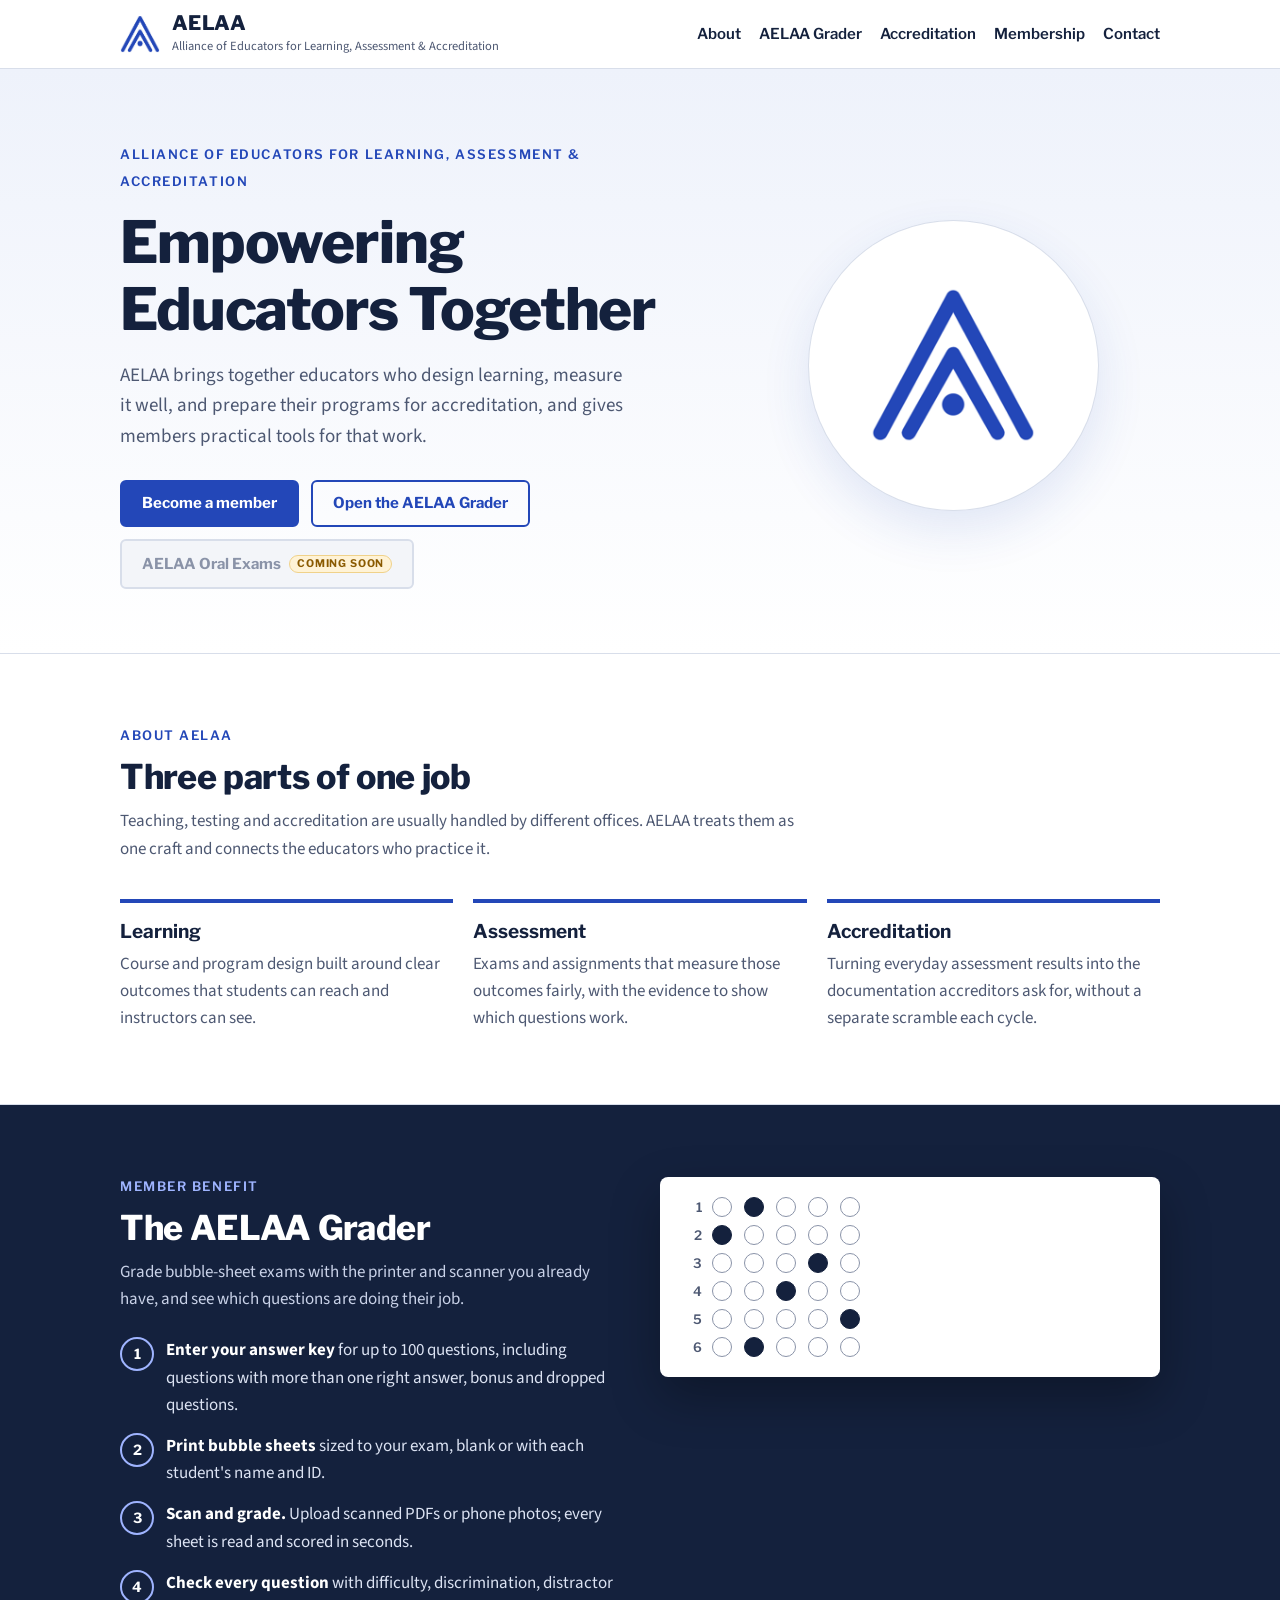
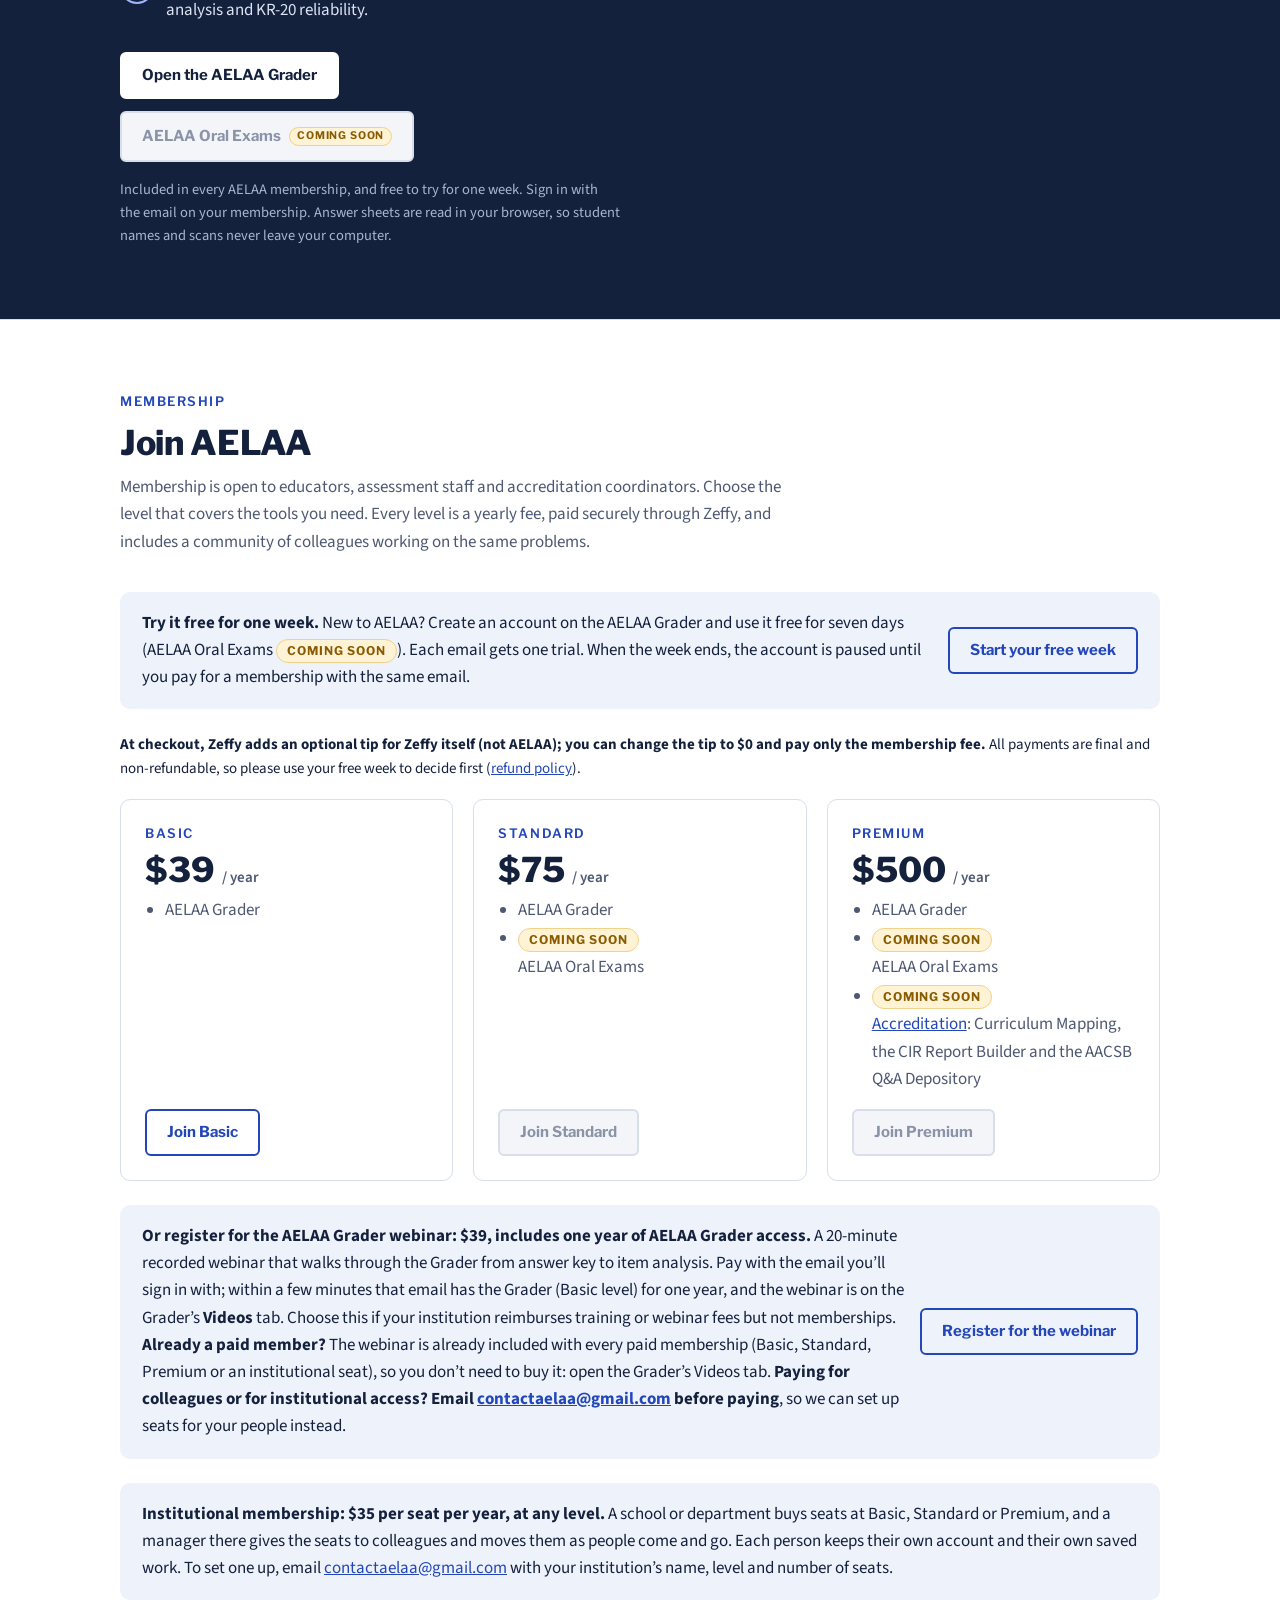
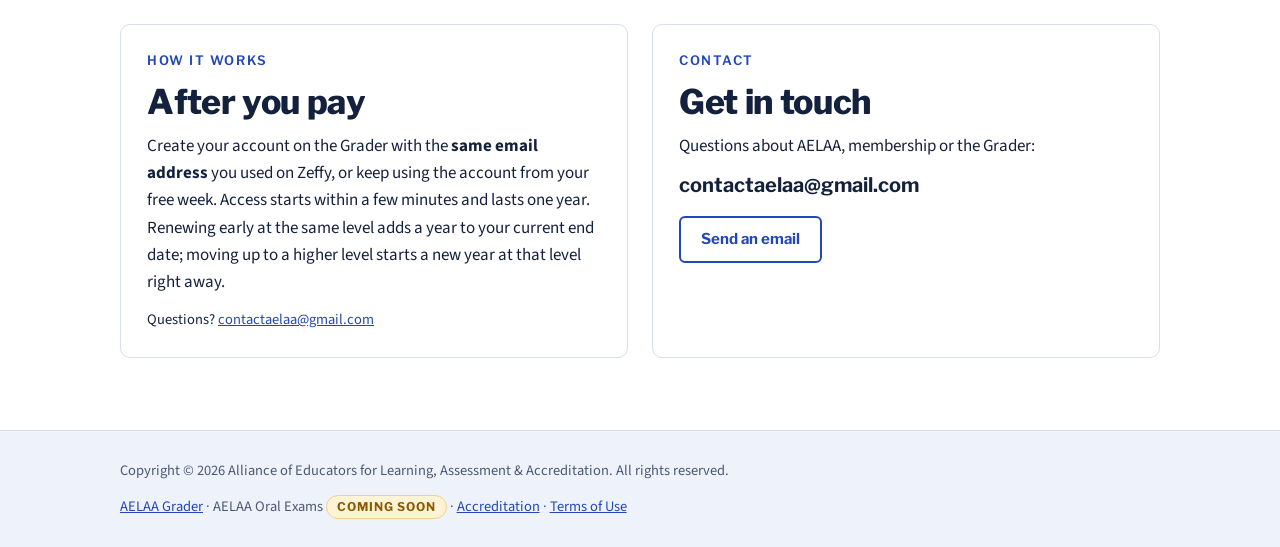
==== commit 3abfcd80: "Mark Oral Exams and Accreditation as coming soon; disable their payment links" ====
--- a/index.html
+++ b/index.html
@@ -1,264 +1,268 @@
-<!doctype html>
-<html lang="en">
-<head>
-<meta charset="utf-8">
-<meta name="viewport" content="width=device-width,initial-scale=1">
-<title>AELAA | Alliance of Educators for Learning, Assessment &amp; Accreditation</title>
-<meta name="description" content="The Alliance of Educators for Learning, Assessment & Accreditation. Empowering educators together. Membership from $39 a year includes the AELAA Grader for bubble-sheet exams; try it free for one week.">
-<link rel="icon" type="image/png" href="logo.png">
-<link rel="preconnect" href="https://fonts.googleapis.com">
-<link rel="preconnect" href="https://fonts.gstatic.com" crossorigin>
-<link rel="stylesheet" href="https://fonts.googleapis.com/css2?family=Libre+Franklin:wght@600;700;800&family=Source+Sans+3:wght@400;600&display=swap">
-<style>
-/* Layout: one column of full-width bands; content centered at 1080px. */
-:root{
-  --blue:#2347B8; --blue-deep:#16307F; --ink:#14213D; --muted:#4D5872;
-  --paper:#FFFFFF; --mist:#EEF2FB; --line:#D8DEEA;
-  --display:"Libre Franklin","Helvetica Neue",Arial,sans-serif;
-  --body:"Source Sans 3","Segoe UI",system-ui,sans-serif;
-}
-*{box-sizing:border-box}
-html{scroll-behavior:smooth}
-body{margin:0;background:var(--paper);color:var(--ink);font:17px/1.6 var(--body)}
-a{color:var(--blue)}
-.wrap{max-width:1080px;margin:0 auto;padding:0 20px}
-h1,h2,h3{font-family:var(--display);line-height:1.15;margin:0;text-wrap:balance}
-h2{font-size:clamp(26px,3.4vw,34px);font-weight:800;letter-spacing:-.01em}
-h3{font-size:19px;font-weight:700}
-p{margin:0}
-.eyebrow{font:600 13px/1.45 var(--display);letter-spacing:.12em;text-transform:uppercase;color:var(--blue)}
-.btn{display:inline-flex;align-items:center;gap:8px;font:700 15px/1 var(--display);padding:14px 20px;border-radius:6px;text-decoration:none;border:2px solid var(--blue)}
-.btn.solid{background:var(--blue);color:#fff}
-.btn.solid:hover{background:var(--blue-deep);border-color:var(--blue-deep)}
-.btn.ghost{color:var(--blue);background:transparent}
-.btn.ghost:hover{background:var(--mist)}
-a:focus-visible,.btn:focus-visible{outline:3px solid var(--blue);outline-offset:3px}
-
-/* header */
-header{position:sticky;top:0;z-index:5;background:rgba(255,255,255,.96);border-bottom:1px solid var(--line);backdrop-filter:saturate(1.4) blur(6px)}
-.bar{display:flex;align-items:center;gap:20px;min-height:68px;flex-wrap:wrap;padding-block:8px}
-.brand{display:flex;align-items:center;gap:12px;text-decoration:none;color:var(--ink);margin-right:auto}
-.brand img{width:40px;height:auto}
-.brand b{font:800 20px/1 var(--display);letter-spacing:.02em;display:block}
-.brand small{font-size:12.5px;color:var(--muted);display:block;margin-top:3px}
-nav{display:flex;gap:18px;flex-wrap:wrap;font:600 15px/1 var(--display)}
-nav a{color:var(--ink);text-decoration:none}
-nav a:hover{color:var(--blue)}
-@media (max-width:720px){.brand small{display:none}nav{gap:14px;font-size:14px}}
-
-/* hero */
-.hero{background:linear-gradient(180deg,var(--mist),var(--paper));padding:72px 0 64px}
-.hero-grid{display:grid;grid-template-columns:minmax(0,1.4fr) minmax(0,1fr);gap:48px;align-items:center}
-.hero h1{font-size:clamp(36px,5.4vw,58px);font-weight:800;letter-spacing:-.02em;margin:14px 0 18px}
-.hero p.lead{font-size:19px;color:var(--muted);max-width:56ch}
-.hero .actions{display:flex;gap:12px;flex-wrap:wrap;margin-top:28px}
-.mark{justify-self:center;width:min(300px,70%);aspect-ratio:1;border-radius:50%;background:#fff;display:grid;place-items:center;box-shadow:0 0 0 1px var(--line),0 20px 50px rgba(35,71,184,.12)}
-.mark img{width:58%;height:auto}
-@media (max-width:820px){.hero-grid{grid-template-columns:minmax(0,1fr)}.mark{display:none}.hero{padding:48px 0}}
-
-/* sections */
-section.band{padding:72px 0;border-top:1px solid var(--line);scroll-margin-top:68px}
-#contact{scroll-margin-top:90px}
-.head{max-width:680px;display:flex;flex-direction:column;gap:12px;margin-bottom:36px}
-.head p{color:var(--muted)}
-.pillars{display:grid;grid-template-columns:repeat(3,minmax(0,1fr));gap:20px}
-.pillar{border-top:4px solid var(--blue);padding-top:18px;display:flex;flex-direction:column;gap:8px}
-.pillar p{color:var(--muted)}
-@media (max-width:820px){.pillars{grid-template-columns:minmax(0,1fr)}}
-
-/* grader */
-.grader{background:var(--ink);color:#fff;border-top:0}
-.grader .eyebrow{color:#9FB4FF}
-.grader .head p{color:#C9D2E8}
-.grader-grid{display:grid;grid-template-columns:minmax(0,1fr) minmax(0,1fr);gap:40px;align-items:start}
-.steps{list-style:none;margin:0;padding:0;display:flex;flex-direction:column;gap:14px;counter-reset:s}
-.steps li{display:grid;grid-template-columns:34px minmax(0,1fr);gap:12px;align-items:start;color:#DCE3F3}
-.steps li::before{counter-increment:s;content:counter(s);width:30px;height:30px;border-radius:50%;border:2px solid #9FB4FF;color:#fff;display:grid;place-items:center;font:700 14px/1 var(--display)}
-.steps b{color:#fff}
-.sheet{background:#fff;border-radius:8px;padding:20px;color:var(--ink);display:grid;grid-template-columns:auto repeat(5,22px);gap:8px 10px;align-items:center;justify-content:start;font:600 13px/1 var(--display);box-shadow:0 20px 50px rgba(0,0,0,.3)}
-.sheet .n{color:var(--muted);text-align:right;min-width:22px}
-.sheet i{width:20px;height:20px;border-radius:50%;border:1.5px solid #8A93A8;display:block}
-.sheet i.f{background:var(--ink);border-color:var(--ink)}
-.grader .actions{display:flex;gap:12px;flex-wrap:wrap;margin-top:28px}
-.grader .btn.solid{background:#fff;color:var(--ink);border-color:#fff}
-.grader .btn.solid:hover{background:#DCE3F3;border-color:#DCE3F3}
-.note{margin-top:16px;font-size:14.5px;color:#A9B5D0}
-@media (max-width:820px){.grader-grid{grid-template-columns:minmax(0,1fr)}}
-
-/* membership levels */
-.tiers{display:grid;grid-template-columns:repeat(3,minmax(0,1fr));gap:20px;margin-bottom:24px}
-.tier{border:1px solid var(--line);border-radius:10px;padding:24px;display:flex;flex-direction:column;gap:10px}
-.tier.featured{border:2px solid var(--blue)}
-.tier .price{font:800 34px/1 var(--display);color:var(--ink)}
-.tier .price small{font:600 15px/1 var(--body);color:var(--muted)}
-.tier ul{margin:0;padding-left:20px;color:var(--muted);flex:1}
-.tier .btn{align-self:flex-start;margin-top:6px}
-.trial{background:var(--mist);border-radius:10px;padding:18px 22px;margin-bottom:24px;display:flex;gap:14px;align-items:center;flex-wrap:wrap}
-.trial p{flex:1;min-width:260px}
-.tip-note{margin:0 0 18px;font-size:15px}
-@media (max-width:820px){.tiers{grid-template-columns:minmax(0,1fr)}}
-
-/* membership + contact */
-.two{display:grid;grid-template-columns:minmax(0,1fr) minmax(0,1fr);gap:24px}
-.card{border:1px solid var(--line);border-radius:10px;padding:26px;display:flex;flex-direction:column;gap:12px}
-.card ul{margin:0;padding-left:20px;color:var(--muted)}
-.card .btn{align-self:flex-start;margin-top:6px}
-.email{font:700 20px/1.3 var(--display);word-break:break-word}
-@media (max-width:820px){.two{grid-template-columns:minmax(0,1fr)}}
-
-footer{background:var(--mist);border-top:1px solid var(--line);padding:28px 0;font-size:14.5px;color:var(--muted)}
-footer .wrap{display:flex;justify-content:space-between;gap:12px;flex-wrap:wrap}
-@media (prefers-reduced-motion:reduce){html{scroll-behavior:auto}}
-</style>
-</head>
-<body>
-
-<header>
-  <div class="wrap bar">
-    <a class="brand" href="#top" aria-label="AELAA home">
-      <img src="logo.png" alt="" width="40" height="38">
-      <span><b>AELAA</b><small>Alliance of Educators for Learning, Assessment &amp; Accreditation</small></span>
-    </a>
-    <nav aria-label="Main">
-      <a href="#about">About</a>
-      <a href="#grader">AELAA Grader</a>
-      <a href="accreditation/">Accreditation</a>
-      <a href="#membership">Membership</a>
-      <a href="#contact">Contact</a>
-    </nav>
-  </div>
-</header>
-
-<main id="top">
-  <section class="hero">
-    <div class="wrap hero-grid">
-      <div>
-        <span class="eyebrow">Alliance of Educators for Learning, Assessment &amp; Accreditation</span>
-        <h1>Empowering Educators Together</h1>
-        <p class="lead">AELAA brings together educators who design learning, measure it well, and prepare their programs for accreditation, and gives members practical tools for that work.</p>
-        <div class="actions">
-          <a class="btn solid" href="#membership">Become a member</a>
-          <a class="btn ghost" href="https://grader.aelaa.org">Open the AELAA Grader</a>
-          <a class="btn ghost" href="https://exam.aelaa.org">Open AELAA Oral Exams</a>
-        </div>
-      </div>
-      <div class="mark" aria-hidden="true"><img src="logo.png" alt=""></div>
-    </div>
-  </section>
-
-  <section class="band" id="about">
-    <div class="wrap">
-      <div class="head">
-        <span class="eyebrow">About AELAA</span>
-        <h2>Three parts of one job</h2>
-        <p>Teaching, testing and accreditation are usually handled by different offices. AELAA treats them as one craft and connects the educators who practice it.</p>
-      </div>
-      <div class="pillars">
-        <div class="pillar"><h3>Learning</h3><p>Course and program design built around clear outcomes that students can reach and instructors can see.</p></div>
-        <div class="pillar"><h3>Assessment</h3><p>Exams and assignments that measure those outcomes fairly, with the evidence to show which questions work.</p></div>
-        <div class="pillar"><h3>Accreditation</h3><p>Turning everyday assessment results into the documentation accreditors ask for, without a separate scramble each cycle.</p></div>
-      </div>
-    </div>
-  </section>
-
-  <section class="band grader" id="grader">
-    <div class="wrap grader-grid">
-      <div>
-        <div class="head" style="margin-bottom:24px">
-          <span class="eyebrow">Member benefit</span>
-          <h2>The AELAA Grader</h2>
-          <p>Grade bubble-sheet exams with the printer and scanner you already have, and see which questions are doing their job.</p>
-        </div>
-        <ol class="steps">
-          <li><span><b>Enter your answer key</b> for up to 100 questions, including questions with more than one right answer, bonus and dropped questions.</span></li>
-          <li><span><b>Print bubble sheets</b> sized to your exam, blank or with each student's name and ID.</span></li>
-          <li><span><b>Scan and grade.</b> Upload scanned PDFs or phone photos; every sheet is read and scored in seconds.</span></li>
-          <li><span><b>Check every question</b> with difficulty, discrimination, distractor analysis and KR-20 reliability.</span></li>
-        </ol>
-        <div class="actions">
-          <a class="btn solid" href="https://grader.aelaa.org">Open the AELAA Grader</a>
-          <a class="btn ghost" href="https://exam.aelaa.org">Open AELAA Oral Exams</a>
-        </div>
-        <p class="note">Included in every AELAA membership, and free to try for one week. Sign in with the email on your membership. Answer sheets are read in your browser, so student names and scans never leave your computer.</p>
-      </div>
-      <div class="sheet" aria-hidden="true">
-        <span class="n">1</span><i></i><i class="f"></i><i></i><i></i><i></i>
-        <span class="n">2</span><i class="f"></i><i></i><i></i><i></i><i></i>
-        <span class="n">3</span><i></i><i></i><i></i><i class="f"></i><i></i>
-        <span class="n">4</span><i></i><i></i><i class="f"></i><i></i><i></i>
-        <span class="n">5</span><i></i><i></i><i></i><i></i><i class="f"></i>
-        <span class="n">6</span><i></i><i class="f"></i><i></i><i></i><i></i>
-      </div>
-    </div>
-  </section>
-
-  <section class="band" id="membership">
-    <div class="wrap">
-      <div class="head">
-        <span class="eyebrow">Membership</span>
-        <h2>Join AELAA</h2>
-        <p>Membership is open to educators, assessment staff and accreditation coordinators. Choose the level that covers the tools you need. Every level is a yearly fee, paid securely through Zeffy, and includes a community of colleagues working on the same problems.</p>
-      </div>
-      <div class="trial">
-        <p><b>Try it free for one week.</b> New to AELAA? Create an account on the AELAA Grader or Oral Exams and use them free for seven days. Each email gets one trial. When the week ends, the account is paused until you pay for a membership with the same email.</p>
-        <a class="btn ghost" href="https://grader.aelaa.org">Start your free week</a>
-      </div>
-      <p class="tip-note"><b>At checkout, Zeffy adds an optional tip for Zeffy itself (not AELAA); you can change the tip to $0 and pay only the membership fee.</b> All payments are final and non-refundable, so please use your free week to decide first (<a href="terms/#refunds">refund policy</a>).</p>
-      <div class="tiers">
-        <div class="tier">
-          <span class="eyebrow">Basic</span>
-          <p class="price">$39 <small>/ year</small></p>
-          <ul><li>AELAA Grader</li></ul>
-          <a class="btn ghost" href="https://www.zeffy.com/en-US/ticketing/alliance-of-educators-for-learning-assessment-and-accreditations-memberships">Join Basic</a>
-        </div>
-        <div class="tier featured">
-          <span class="eyebrow">Standard</span>
-          <p class="price">$75 <small>/ year</small></p>
-          <ul><li>AELAA Grader</li><li>AELAA Oral Exams</li></ul>
-          <a class="btn solid" href="https://www.zeffy.com/en-US/ticketing/alliance-of-educators-for-learning-assessment-and-accreditations-memberships">Join Standard</a>
-        </div>
-        <div class="tier">
-          <span class="eyebrow">Premium</span>
-          <p class="price">$500 <small>/ year</small></p>
-          <ul><li>AELAA Grader</li><li>AELAA Oral Exams</li><li><a href="accreditation/">Accreditation</a>: Curriculum Mapping, the CIR Report Builder and the AACSB Q&amp;A Depository</li></ul>
-          <a class="btn ghost" href="https://www.zeffy.com/en-US/donation-form/aelaa-accreditation">Join Premium</a>
-        </div>
-      </div>
-    </div>
-    <div class="wrap">
-      <div class="trial" id="webinar">
-        <p><b>Or register for the AELAA Grader webinar: $39, includes one year of AELAA Grader access.</b> A 20-minute recorded webinar that walks through the Grader from answer key to item analysis. Pay with the email you’ll sign in with; within a few minutes that email has the Grader (Basic level) for one year, and the webinar is on the Grader’s <b>Videos</b> tab. Choose this if your institution reimburses training or webinar fees but not memberships. <b>Already a paid member?</b> The webinar is already included with every paid membership (Basic, Standard, Premium or an institutional seat), so you don’t need to buy it: open the Grader’s Videos tab. <b>Paying for colleagues or for institutional access? Email <a href="mailto:contactaelaa@gmail.com?subject=AELAA%20webinar%20for%20our%20institution">contactaelaa@gmail.com</a> before paying</b>, so we can set up seats for your people instead.</p>
-        <a class="btn ghost" href="https://www.zeffy.com/en-US/ticketing/aelaa-grader-webinar">Register for the webinar</a>
-      </div>
-    </div>
-    <div class="wrap">
-      <div class="trial">
-        <p><b>Institutional membership: $35 per seat per year, at any level.</b> A school or department buys seats at Basic, Standard or Premium, and a manager there gives the seats to colleagues and moves them as people come and go. Each person keeps their own account and their own saved work. To set one up, email <a href="mailto:contactaelaa@gmail.com?subject=AELAA%20institutional%20membership">contactaelaa@gmail.com</a> with your institution’s name, level and number of seats.</p>
-      </div>
-    </div>
-    <div class="wrap two">
-      <div class="card">
-        <span class="eyebrow">How it works</span>
-        <h2>After you pay</h2>
-        <p>Create your account on the Grader or Oral Exams with the <b>same email address</b> you used on Zeffy, or keep using the account from your free week. Access starts within a few minutes and lasts one year. Renewing early at the same level adds a year to your current end date; moving up to a higher level starts a new year at that level right away.</p>
-        <p style="font-size:14.5px">Questions? <a href="mailto:contactaelaa@gmail.com?subject=AELAA%20membership">contactaelaa@gmail.com</a></p>
-      </div>
-      <div class="card" id="contact">
-        <span class="eyebrow">Contact</span>
-        <h2>Get in touch</h2>
-        <p>Questions about AELAA, membership or the Grader:</p>
-        <p class="email">contactaelaa@gmail.com</p>
-        <a class="btn ghost" href="mailto:contactaelaa@gmail.com">Send an email</a>
-      </div>
-    </div>
-  </section>
-</main>
-
-<footer>
-  <div class="wrap">
-    <span>Copyright © 2026 Alliance of Educators for Learning, Assessment &amp; Accreditation. All rights reserved.</span>
-    <span><a href="https://grader.aelaa.org">AELAA Grader</a> · <a href="https://exam.aelaa.org">AELAA Oral Exams</a> · <a href="accreditation/">Accreditation</a> · <a href="terms/">Terms of Use</a></span>
-  </div>
-</footer>
-</body>
-</html>
+<!doctype html>
+<html lang="en">
+<head>
+<meta charset="utf-8">
+<meta name="viewport" content="width=device-width,initial-scale=1">
+<title>AELAA | Alliance of Educators for Learning, Assessment &amp; Accreditation</title>
+<meta name="description" content="The Alliance of Educators for Learning, Assessment & Accreditation. Empowering educators together. Membership from $39 a year includes the AELAA Grader for bubble-sheet exams; try it free for one week.">
+<link rel="icon" type="image/png" href="logo.png">
+<link rel="preconnect" href="https://fonts.googleapis.com">
+<link rel="preconnect" href="https://fonts.gstatic.com" crossorigin>
+<link rel="stylesheet" href="https://fonts.googleapis.com/css2?family=Libre+Franklin:wght@600;700;800&family=Source+Sans+3:wght@400;600&display=swap">
+<style>
+/* Layout: one column of full-width bands; content centered at 1080px. */
+:root{
+  --blue:#2347B8; --blue-deep:#16307F; --ink:#14213D; --muted:#4D5872;
+  --paper:#FFFFFF; --mist:#EEF2FB; --line:#D8DEEA;
+  --display:"Libre Franklin","Helvetica Neue",Arial,sans-serif;
+  --body:"Source Sans 3","Segoe UI",system-ui,sans-serif;
+}
+*{box-sizing:border-box}
+html{scroll-behavior:smooth}
+body{margin:0;background:var(--paper);color:var(--ink);font:17px/1.6 var(--body)}
+a{color:var(--blue)}
+.wrap{max-width:1080px;margin:0 auto;padding:0 20px}
+h1,h2,h3{font-family:var(--display);line-height:1.15;margin:0;text-wrap:balance}
+h2{font-size:clamp(26px,3.4vw,34px);font-weight:800;letter-spacing:-.01em}
+h3{font-size:19px;font-weight:700}
+p{margin:0}
+.eyebrow{font:600 13px/1.45 var(--display);letter-spacing:.12em;text-transform:uppercase;color:var(--blue)}
+.btn{display:inline-flex;align-items:center;gap:8px;font:700 15px/1 var(--display);padding:14px 20px;border-radius:6px;text-decoration:none;border:2px solid var(--blue)}
+.btn.solid{background:var(--blue);color:#fff}
+.btn.solid:hover{background:var(--blue-deep);border-color:var(--blue-deep)}
+.btn.ghost{color:var(--blue);background:transparent}
+.btn.ghost:hover{background:var(--mist)}
+a:focus-visible,.btn:focus-visible{outline:3px solid var(--blue);outline-offset:3px}
+
+/* header */
+header{position:sticky;top:0;z-index:5;background:rgba(255,255,255,.96);border-bottom:1px solid var(--line);backdrop-filter:saturate(1.4) blur(6px)}
+.bar{display:flex;align-items:center;gap:20px;min-height:68px;flex-wrap:wrap;padding-block:8px}
+.brand{display:flex;align-items:center;gap:12px;text-decoration:none;color:var(--ink);margin-right:auto}
+.brand img{width:40px;height:auto}
+.brand b{font:800 20px/1 var(--display);letter-spacing:.02em;display:block}
+.brand small{font-size:12.5px;color:var(--muted);display:block;margin-top:3px}
+nav{display:flex;gap:18px;flex-wrap:wrap;font:600 15px/1 var(--display)}
+nav a{color:var(--ink);text-decoration:none}
+nav a:hover{color:var(--blue)}
+@media (max-width:720px){.brand small{display:none}nav{gap:14px;font-size:14px}}
+
+/* hero */
+.hero{background:linear-gradient(180deg,var(--mist),var(--paper));padding:72px 0 64px}
+.hero-grid{display:grid;grid-template-columns:minmax(0,1.4fr) minmax(0,1fr);gap:48px;align-items:center}
+.hero h1{font-size:clamp(36px,5.4vw,58px);font-weight:800;letter-spacing:-.02em;margin:14px 0 18px}
+.hero p.lead{font-size:19px;color:var(--muted);max-width:56ch}
+.hero .actions{display:flex;gap:12px;flex-wrap:wrap;margin-top:28px}
+.mark{justify-self:center;width:min(300px,70%);aspect-ratio:1;border-radius:50%;background:#fff;display:grid;place-items:center;box-shadow:0 0 0 1px var(--line),0 20px 50px rgba(35,71,184,.12)}
+.mark img{width:58%;height:auto}
+@media (max-width:820px){.hero-grid{grid-template-columns:minmax(0,1fr)}.mark{display:none}.hero{padding:48px 0}}
+
+/* sections */
+section.band{padding:72px 0;border-top:1px solid var(--line);scroll-margin-top:68px}
+#contact{scroll-margin-top:90px}
+.head{max-width:680px;display:flex;flex-direction:column;gap:12px;margin-bottom:36px}
+.head p{color:var(--muted)}
+.pillars{display:grid;grid-template-columns:repeat(3,minmax(0,1fr));gap:20px}
+.pillar{border-top:4px solid var(--blue);padding-top:18px;display:flex;flex-direction:column;gap:8px}
+.pillar p{color:var(--muted)}
+@media (max-width:820px){.pillars{grid-template-columns:minmax(0,1fr)}}
+
+/* grader */
+.grader{background:var(--ink);color:#fff;border-top:0}
+.grader .eyebrow{color:#9FB4FF}
+.grader .head p{color:#C9D2E8}
+.grader-grid{display:grid;grid-template-columns:minmax(0,1fr) minmax(0,1fr);gap:40px;align-items:start}
+.steps{list-style:none;margin:0;padding:0;display:flex;flex-direction:column;gap:14px;counter-reset:s}
+.steps li{display:grid;grid-template-columns:34px minmax(0,1fr);gap:12px;align-items:start;color:#DCE3F3}
+.steps li::before{counter-increment:s;content:counter(s);width:30px;height:30px;border-radius:50%;border:2px solid #9FB4FF;color:#fff;display:grid;place-items:center;font:700 14px/1 var(--display)}
+.steps b{color:#fff}
+.sheet{background:#fff;border-radius:8px;padding:20px;color:var(--ink);display:grid;grid-template-columns:auto repeat(5,22px);gap:8px 10px;align-items:center;justify-content:start;font:600 13px/1 var(--display);box-shadow:0 20px 50px rgba(0,0,0,.3)}
+.sheet .n{color:var(--muted);text-align:right;min-width:22px}
+.sheet i{width:20px;height:20px;border-radius:50%;border:1.5px solid #8A93A8;display:block}
+.sheet i.f{background:var(--ink);border-color:var(--ink)}
+.grader .actions{display:flex;gap:12px;flex-wrap:wrap;margin-top:28px}
+.grader .btn.solid{background:#fff;color:var(--ink);border-color:#fff}
+.grader .btn.solid:hover{background:#DCE3F3;border-color:#DCE3F3}
+.note{margin-top:16px;font-size:14.5px;color:#A9B5D0}
+@media (max-width:820px){.grader-grid{grid-template-columns:minmax(0,1fr)}}
+
+/* membership levels */
+.tiers{display:grid;grid-template-columns:repeat(3,minmax(0,1fr));gap:20px;margin-bottom:24px}
+.tier{border:1px solid var(--line);border-radius:10px;padding:24px;display:flex;flex-direction:column;gap:10px}
+.tier.featured{border:2px solid var(--blue)}
+.tier .price{font:800 34px/1 var(--display);color:var(--ink)}
+.tier .price small{font:600 15px/1 var(--body);color:var(--muted)}
+.tier ul{margin:0;padding-left:20px;color:var(--muted);flex:1}
+.tier .btn{align-self:flex-start;margin-top:6px}
+.soon{align-self:flex-start;display:inline-block;vertical-align:middle;font:700 12px/1 var(--display);letter-spacing:.08em;text-transform:uppercase;color:#8A5A00;background:#FFF3D6;border:1px solid #F0D28A;border-radius:999px;padding:5px 10px}
+li .soon{margin:4px 0 2px}
+.btn.disabled .soon{font-size:10.5px;padding:3px 7px}
+.btn.disabled{border-color:var(--line);background:#F3F5F9;color:#8A93A8;cursor:not-allowed}
+.trial{background:var(--mist);border-radius:10px;padding:18px 22px;margin-bottom:24px;display:flex;gap:14px;align-items:center;flex-wrap:wrap}
+.trial p{flex:1;min-width:260px}
+.tip-note{margin:0 0 18px;font-size:15px}
+@media (max-width:820px){.tiers{grid-template-columns:minmax(0,1fr)}}
+
+/* membership + contact */
+.two{display:grid;grid-template-columns:minmax(0,1fr) minmax(0,1fr);gap:24px}
+.card{border:1px solid var(--line);border-radius:10px;padding:26px;display:flex;flex-direction:column;gap:12px}
+.card ul{margin:0;padding-left:20px;color:var(--muted)}
+.card .btn{align-self:flex-start;margin-top:6px}
+.email{font:700 20px/1.3 var(--display);word-break:break-word}
+@media (max-width:820px){.two{grid-template-columns:minmax(0,1fr)}}
+
+footer{background:var(--mist);border-top:1px solid var(--line);padding:28px 0;font-size:14.5px;color:var(--muted)}
+footer .wrap{display:flex;justify-content:space-between;gap:12px;flex-wrap:wrap}
+@media (prefers-reduced-motion:reduce){html{scroll-behavior:auto}}
+</style>
+</head>
+<body>
+
+<header>
+  <div class="wrap bar">
+    <a class="brand" href="#top" aria-label="AELAA home">
+      <img src="logo.png" alt="" width="40" height="38">
+      <span><b>AELAA</b><small>Alliance of Educators for Learning, Assessment &amp; Accreditation</small></span>
+    </a>
+    <nav aria-label="Main">
+      <a href="#about">About</a>
+      <a href="#grader">AELAA Grader</a>
+      <a href="accreditation/">Accreditation</a>
+      <a href="#membership">Membership</a>
+      <a href="#contact">Contact</a>
+    </nav>
+  </div>
+</header>
+
+<main id="top">
+  <section class="hero">
+    <div class="wrap hero-grid">
+      <div>
+        <span class="eyebrow">Alliance of Educators for Learning, Assessment &amp; Accreditation</span>
+        <h1>Empowering Educators Together</h1>
+        <p class="lead">AELAA brings together educators who design learning, measure it well, and prepare their programs for accreditation, and gives members practical tools for that work.</p>
+        <div class="actions">
+          <a class="btn solid" href="#membership">Become a member</a>
+          <a class="btn ghost" href="https://grader.aelaa.org">Open the AELAA Grader</a>
+          <span class="btn disabled" aria-disabled="true">AELAA Oral Exams <span class="soon">Coming soon</span></span>
+        </div>
+      </div>
+      <div class="mark" aria-hidden="true"><img src="logo.png" alt=""></div>
+    </div>
+  </section>
+
+  <section class="band" id="about">
+    <div class="wrap">
+      <div class="head">
+        <span class="eyebrow">About AELAA</span>
+        <h2>Three parts of one job</h2>
+        <p>Teaching, testing and accreditation are usually handled by different offices. AELAA treats them as one craft and connects the educators who practice it.</p>
+      </div>
+      <div class="pillars">
+        <div class="pillar"><h3>Learning</h3><p>Course and program design built around clear outcomes that students can reach and instructors can see.</p></div>
+        <div class="pillar"><h3>Assessment</h3><p>Exams and assignments that measure those outcomes fairly, with the evidence to show which questions work.</p></div>
+        <div class="pillar"><h3>Accreditation</h3><p>Turning everyday assessment results into the documentation accreditors ask for, without a separate scramble each cycle.</p></div>
+      </div>
+    </div>
+  </section>
+
+  <section class="band grader" id="grader">
+    <div class="wrap grader-grid">
+      <div>
+        <div class="head" style="margin-bottom:24px">
+          <span class="eyebrow">Member benefit</span>
+          <h2>The AELAA Grader</h2>
+          <p>Grade bubble-sheet exams with the printer and scanner you already have, and see which questions are doing their job.</p>
+        </div>
+        <ol class="steps">
+          <li><span><b>Enter your answer key</b> for up to 100 questions, including questions with more than one right answer, bonus and dropped questions.</span></li>
+          <li><span><b>Print bubble sheets</b> sized to your exam, blank or with each student's name and ID.</span></li>
+          <li><span><b>Scan and grade.</b> Upload scanned PDFs or phone photos; every sheet is read and scored in seconds.</span></li>
+          <li><span><b>Check every question</b> with difficulty, discrimination, distractor analysis and KR-20 reliability.</span></li>
+        </ol>
+        <div class="actions">
+          <a class="btn solid" href="https://grader.aelaa.org">Open the AELAA Grader</a>
+          <span class="btn disabled" aria-disabled="true">AELAA Oral Exams <span class="soon">Coming soon</span></span>
+        </div>
+        <p class="note">Included in every AELAA membership, and free to try for one week. Sign in with the email on your membership. Answer sheets are read in your browser, so student names and scans never leave your computer.</p>
+      </div>
+      <div class="sheet" aria-hidden="true">
+        <span class="n">1</span><i></i><i class="f"></i><i></i><i></i><i></i>
+        <span class="n">2</span><i class="f"></i><i></i><i></i><i></i><i></i>
+        <span class="n">3</span><i></i><i></i><i></i><i class="f"></i><i></i>
+        <span class="n">4</span><i></i><i></i><i class="f"></i><i></i><i></i>
+        <span class="n">5</span><i></i><i></i><i></i><i></i><i class="f"></i>
+        <span class="n">6</span><i></i><i class="f"></i><i></i><i></i><i></i>
+      </div>
+    </div>
+  </section>
+
+  <section class="band" id="membership">
+    <div class="wrap">
+      <div class="head">
+        <span class="eyebrow">Membership</span>
+        <h2>Join AELAA</h2>
+        <p>Membership is open to educators, assessment staff and accreditation coordinators. Choose the level that covers the tools you need. Every level is a yearly fee, paid securely through Zeffy, and includes a community of colleagues working on the same problems.</p>
+      </div>
+      <div class="trial">
+        <p><b>Try it free for one week.</b> New to AELAA? Create an account on the AELAA Grader and use it free for seven days (AELAA Oral Exams <span class="soon">Coming soon</span>). Each email gets one trial. When the week ends, the account is paused until you pay for a membership with the same email.</p>
+        <a class="btn ghost" href="https://grader.aelaa.org">Start your free week</a>
+      </div>
+      <p class="tip-note"><b>At checkout, Zeffy adds an optional tip for Zeffy itself (not AELAA); you can change the tip to $0 and pay only the membership fee.</b> All payments are final and non-refundable, so please use your free week to decide first (<a href="terms/#refunds">refund policy</a>).</p>
+      <div class="tiers">
+        <div class="tier">
+          <span class="eyebrow">Basic</span>
+          <p class="price">$39 <small>/ year</small></p>
+          <ul><li>AELAA Grader</li></ul>
+          <a class="btn ghost" href="https://www.zeffy.com/en-US/ticketing/alliance-of-educators-for-learning-assessment-and-accreditations-memberships">Join Basic</a>
+        </div>
+        <div class="tier">
+          <span class="eyebrow">Standard</span>
+          <p class="price">$75 <small>/ year</small></p>
+          <ul><li>AELAA Grader</li><li><span class="soon">Coming soon</span><br>AELAA Oral Exams</li></ul>
+          <span class="btn disabled" aria-disabled="true">Join Standard</span>
+        </div>
+        <div class="tier">
+          <span class="eyebrow">Premium</span>
+          <p class="price">$500 <small>/ year</small></p>
+          <ul><li>AELAA Grader</li><li><span class="soon">Coming soon</span><br>AELAA Oral Exams</li><li><span class="soon">Coming soon</span><br><a href="accreditation/">Accreditation</a>: Curriculum Mapping, the CIR Report Builder and the AACSB Q&amp;A Depository</li></ul>
+          <span class="btn disabled" aria-disabled="true">Join Premium</span>
+        </div>
+      </div>
+    </div>
+    <div class="wrap">
+      <div class="trial" id="webinar">
+        <p><b>Or register for the AELAA Grader webinar: $39, includes one year of AELAA Grader access.</b> A 20-minute recorded webinar that walks through the Grader from answer key to item analysis. Pay with the email you’ll sign in with; within a few minutes that email has the Grader (Basic level) for one year, and the webinar is on the Grader’s <b>Videos</b> tab. Choose this if your institution reimburses training or webinar fees but not memberships. <b>Already a paid member?</b> The webinar is already included with every paid membership (Basic, Standard, Premium or an institutional seat), so you don’t need to buy it: open the Grader’s Videos tab. <b>Paying for colleagues or for institutional access? Email <a href="mailto:contactaelaa@gmail.com?subject=AELAA%20webinar%20for%20our%20institution">contactaelaa@gmail.com</a> before paying</b>, so we can set up seats for your people instead.</p>
+        <a class="btn ghost" href="https://www.zeffy.com/en-US/ticketing/aelaa-grader-webinar">Register for the webinar</a>
+      </div>
+    </div>
+    <div class="wrap">
+      <div class="trial">
+        <p><b>Institutional membership: $35 per seat per year, at any level.</b> A school or department buys seats at Basic, Standard or Premium, and a manager there gives the seats to colleagues and moves them as people come and go. Each person keeps their own account and their own saved work. To set one up, email <a href="mailto:contactaelaa@gmail.com?subject=AELAA%20institutional%20membership">contactaelaa@gmail.com</a> with your institution’s name, level and number of seats.</p>
+      </div>
+    </div>
+    <div class="wrap two">
+      <div class="card">
+        <span class="eyebrow">How it works</span>
+        <h2>After you pay</h2>
+        <p>Create your account on the Grader with the <b>same email address</b> you used on Zeffy, or keep using the account from your free week. Access starts within a few minutes and lasts one year. Renewing early at the same level adds a year to your current end date; moving up to a higher level starts a new year at that level right away.</p>
+        <p style="font-size:14.5px">Questions? <a href="mailto:contactaelaa@gmail.com?subject=AELAA%20membership">contactaelaa@gmail.com</a></p>
+      </div>
+      <div class="card" id="contact">
+        <span class="eyebrow">Contact</span>
+        <h2>Get in touch</h2>
+        <p>Questions about AELAA, membership or the Grader:</p>
+        <p class="email">contactaelaa@gmail.com</p>
+        <a class="btn ghost" href="mailto:contactaelaa@gmail.com">Send an email</a>
+      </div>
+    </div>
+  </section>
+</main>
+
+<footer>
+  <div class="wrap">
+    <span>Copyright © 2026 Alliance of Educators for Learning, Assessment &amp; Accreditation. All rights reserved.</span>
+    <span><a href="https://grader.aelaa.org">AELAA Grader</a> · AELAA Oral Exams <span class="soon">Coming soon</span> · <a href="accreditation/">Accreditation</a> · <a href="terms/">Terms of Use</a></span>
+  </div>
+</footer>
+</body>
+</html>
